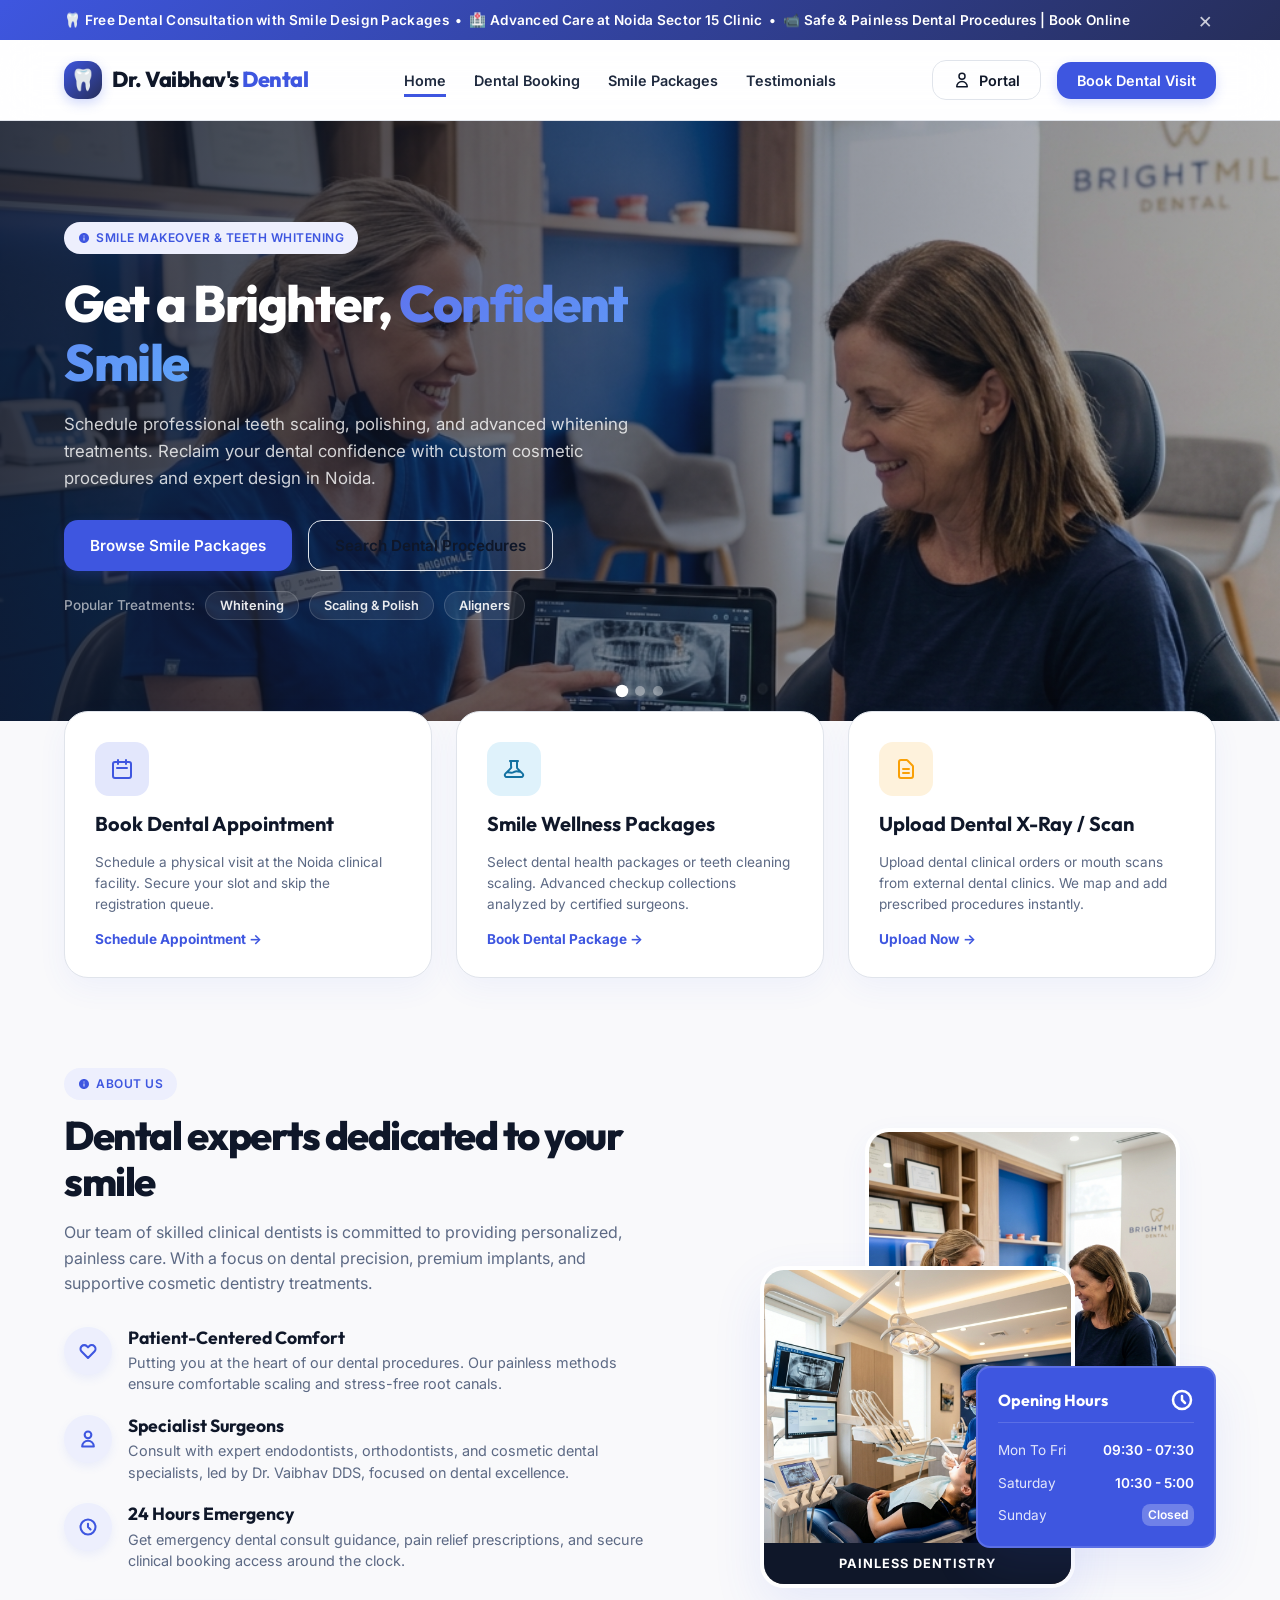
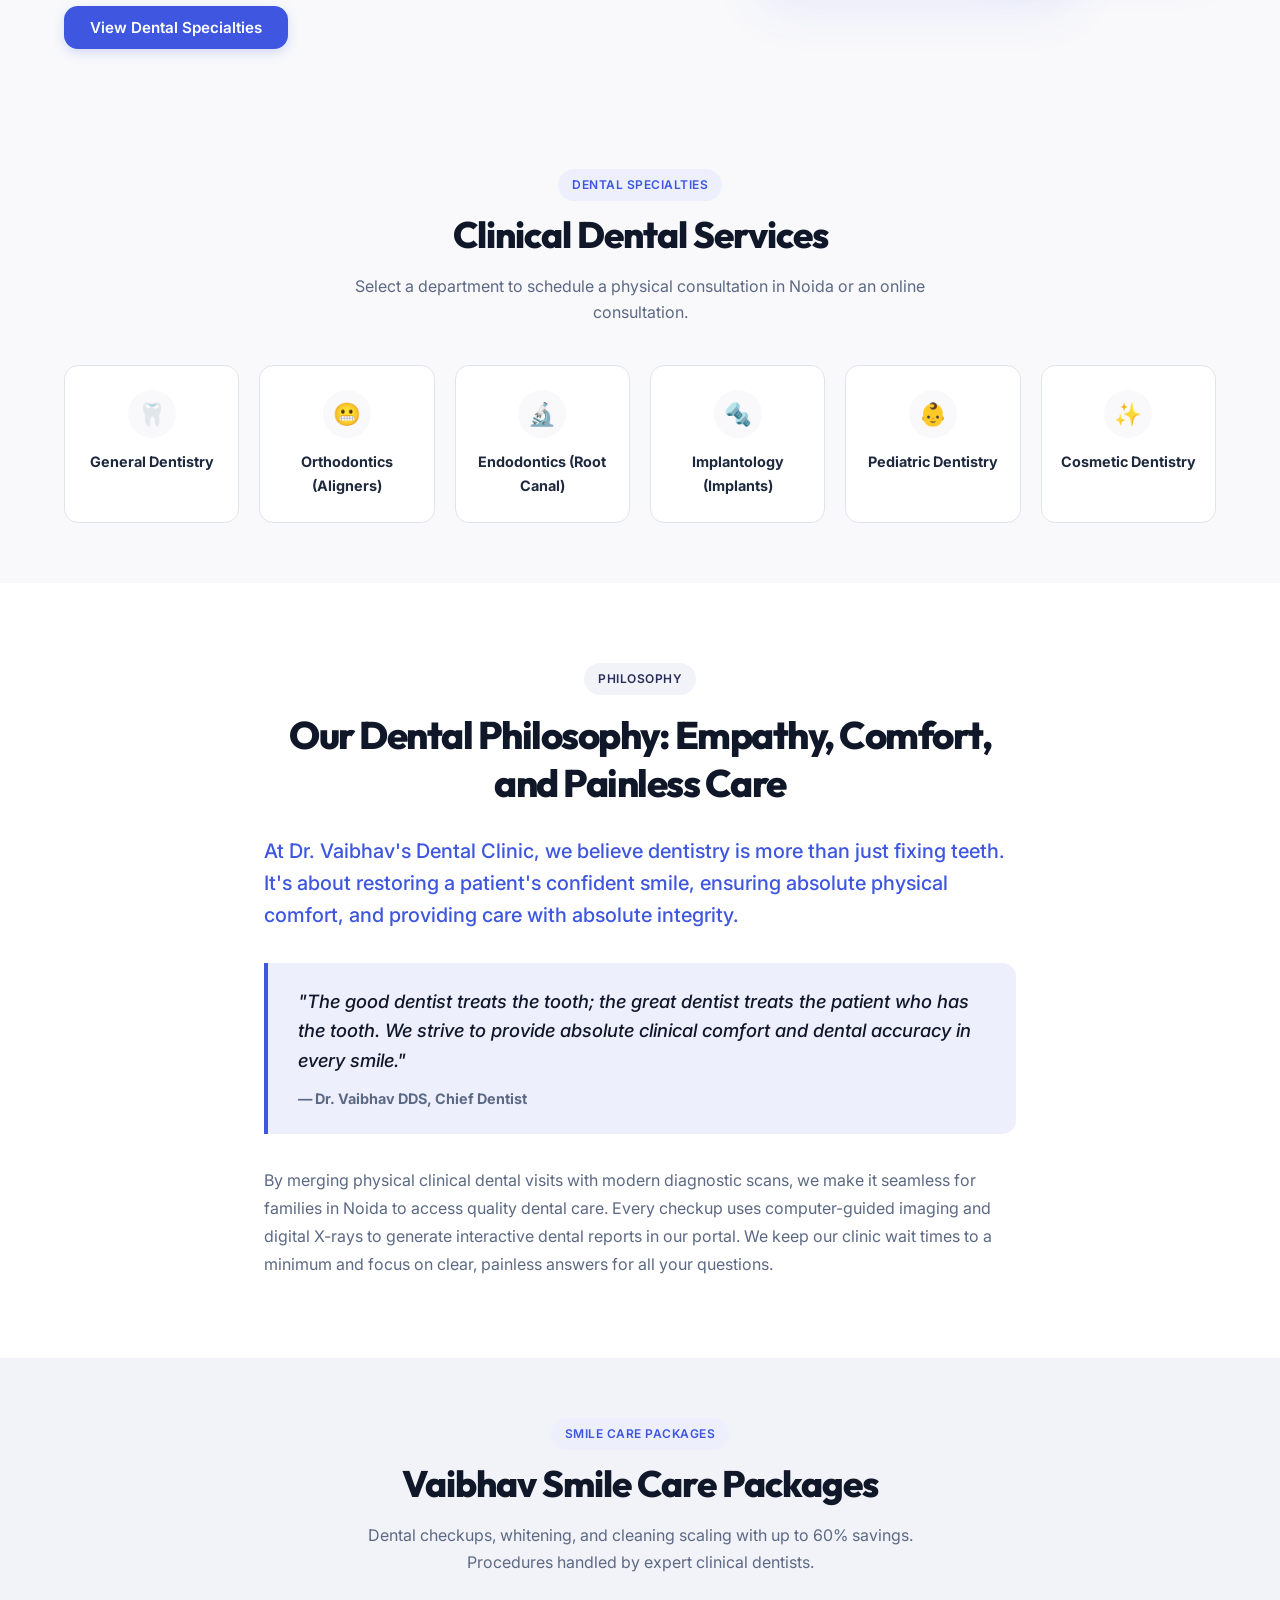
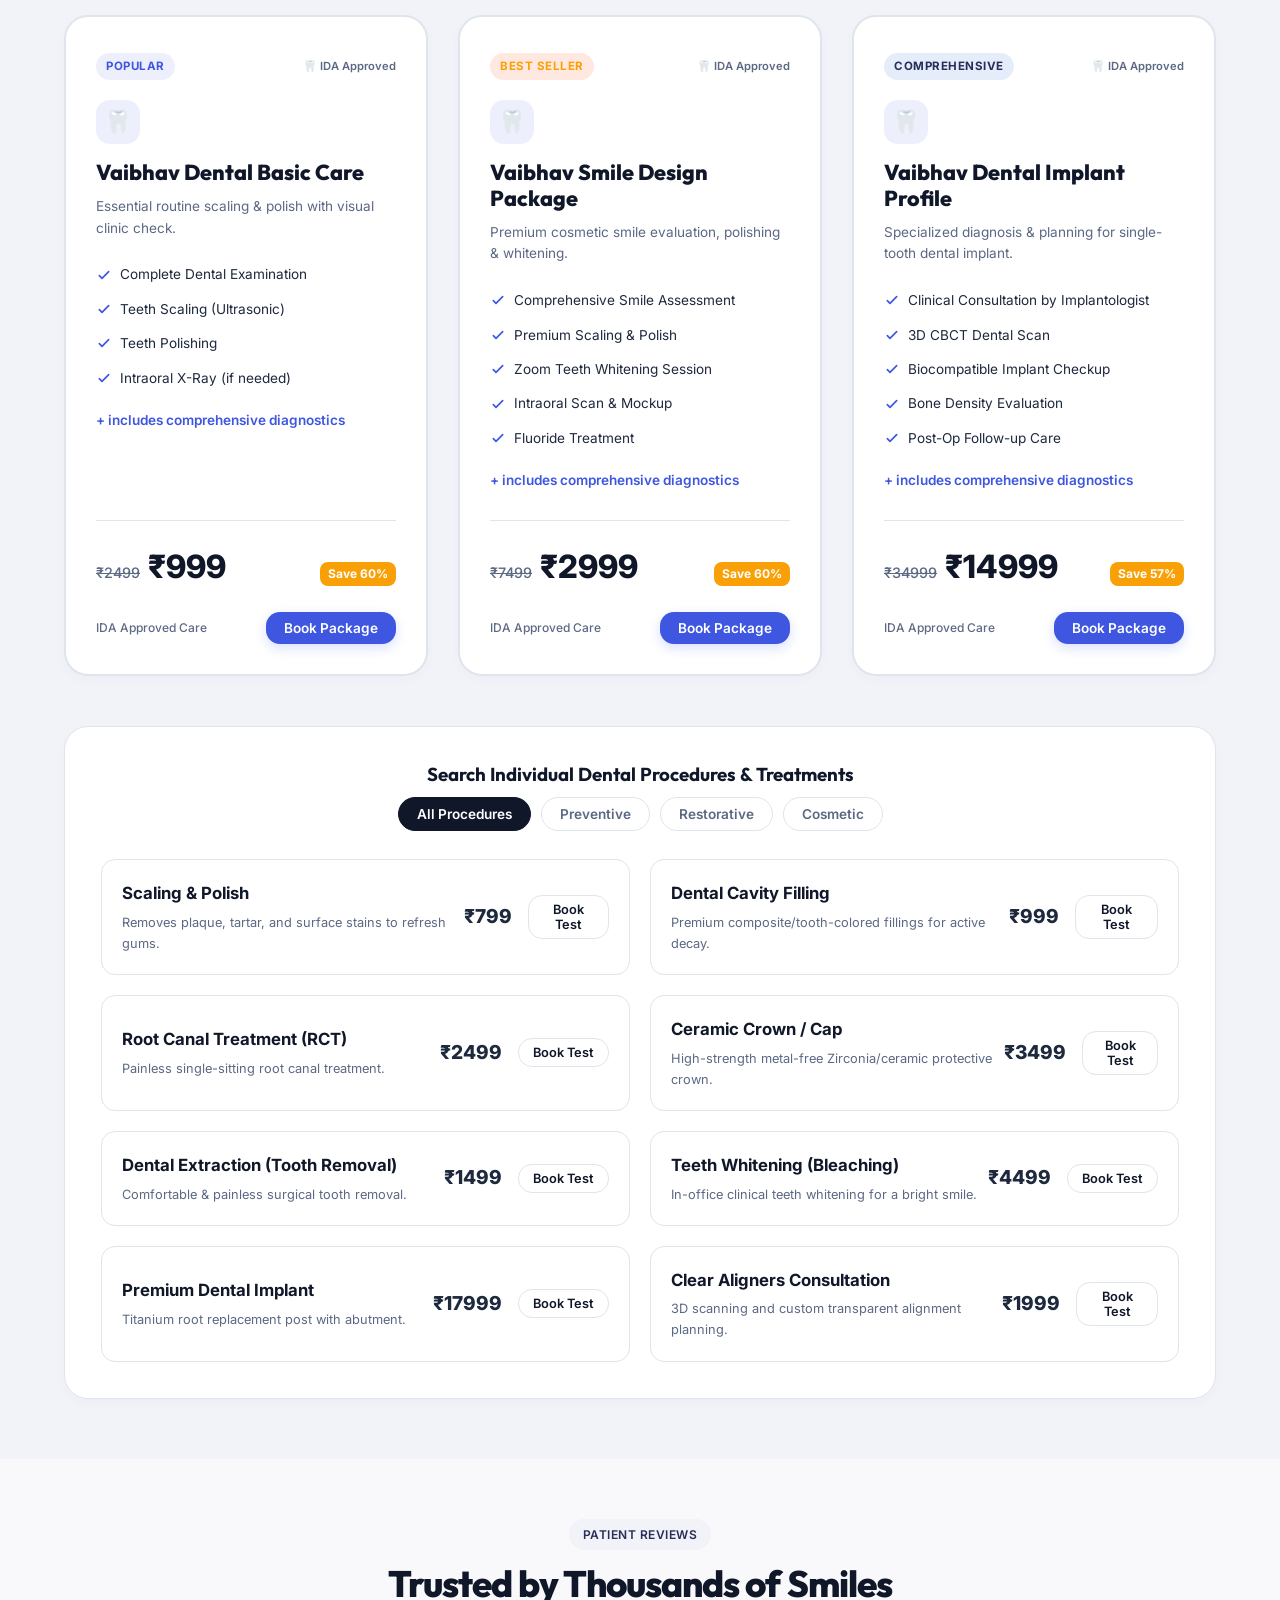
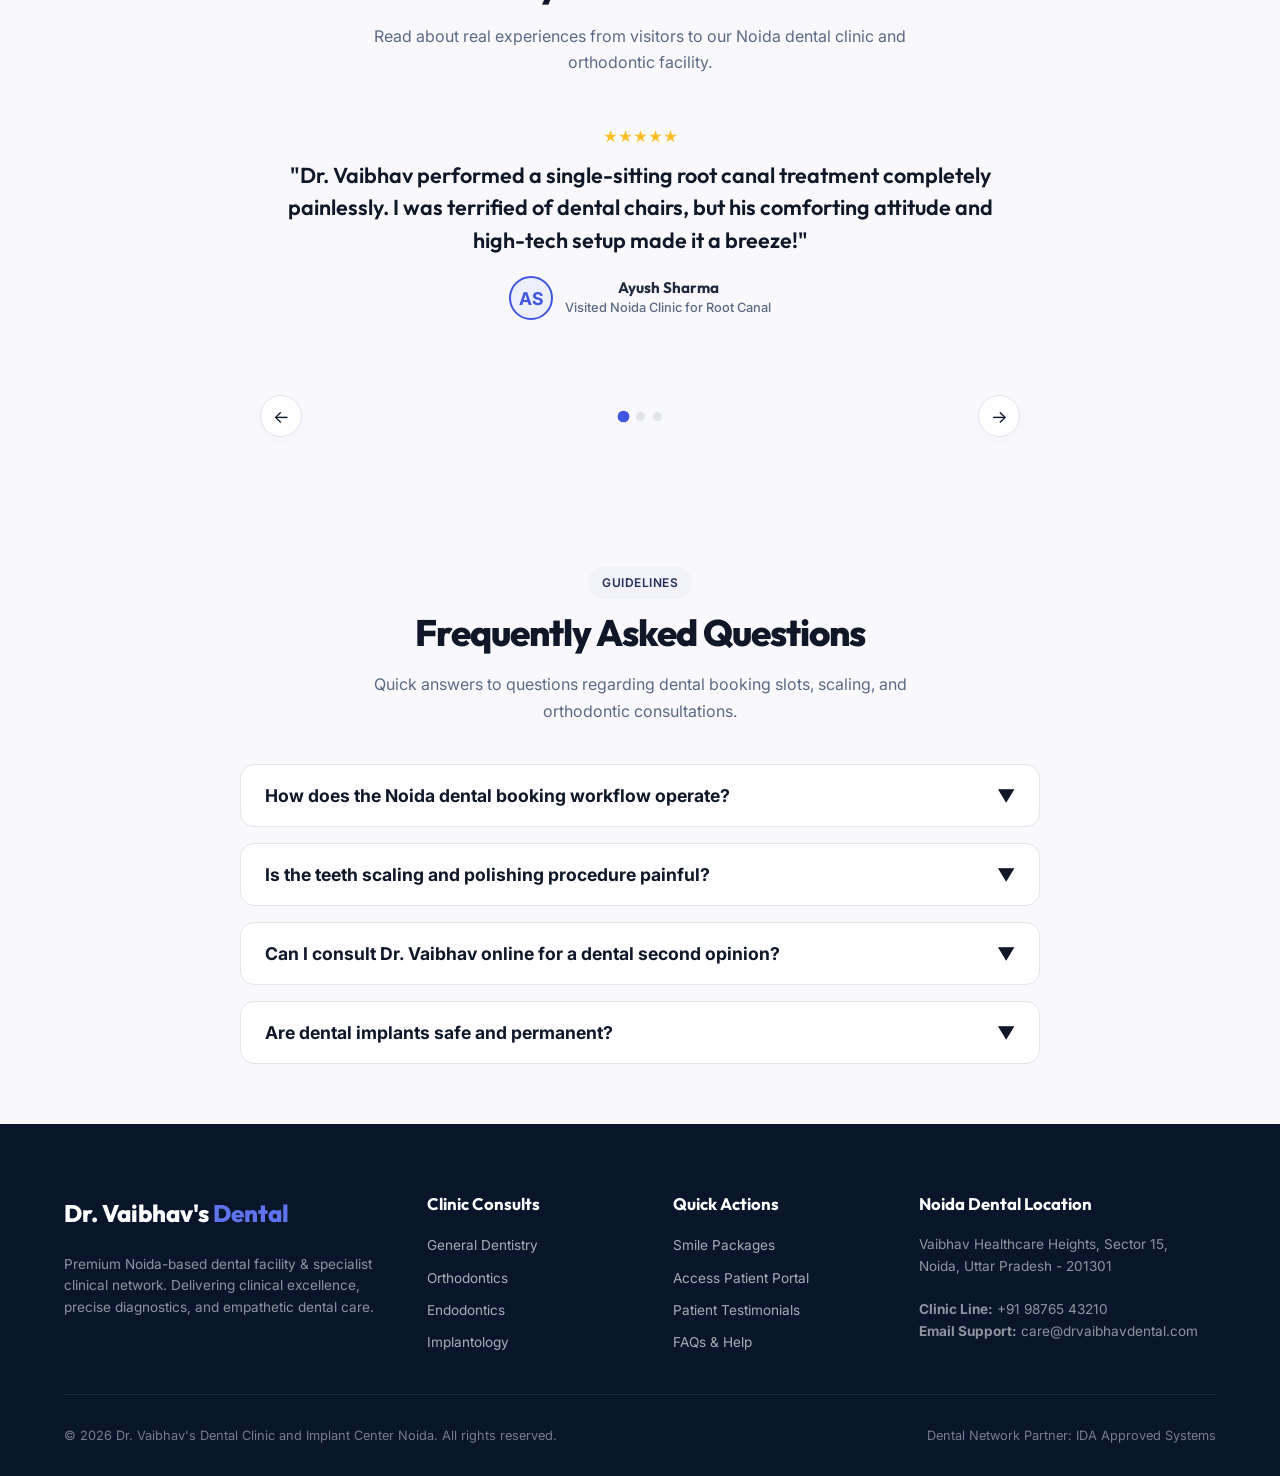
==== dentist/index.html @ 7129102e "Create dentist subfolder, copy assets/styles, customize dental packages, procedures, booking wizard " ====
<!DOCTYPE html>
<html lang="en">
<head>
  <meta charset="UTF-8">
  <meta name="viewport" content="width=device-width, initial-scale=1.0">
  <title>Dr. Vaibhav's Dental | Premium Dental Care & Smile Design Noida</title>
  <meta name="description" content="Book physical clinic visits or secure video consultations with Dr. Vaibhav's Dental Clinic. Premium dental implants, painless root canals, teeth whitening, and scaling in Noida.">
  <link rel="stylesheet" href="index.css">
</head>
<body>

  <!-- Announcement Bar -->
  <div class="announcement-bar" id="announcement-bar">
    <div class="container ab-container">
      <div class="ab-marquee">
        <span class="ab-text">🦷 Free Dental Consultation with Smile Design Packages &nbsp;&bull;&nbsp; 🏥 Advanced Care at Noida Sector 15 Clinic &nbsp;&bull;&nbsp; 📹 Safe & Painless Dental Procedures | Book Online</span>
      </div>
      <button class="ab-close-btn" id="ab-close" aria-label="Close Announcement">&times;</button>
    </div>
  </div>

  <!-- Sticky Glassmorphic Header -->
  <header class="header" id="header">
    <div class="container header-container">
      <a href="#" class="logo-wrapper">
        <div class="logo-icon">🦷</div>
        <div class="logo-text">Dr. Vaibhav's <span>Dental</span></div>
      </a>
      
      <nav>
        <ul class="nav-menu">
          <li><a href="#" class="nav-link active">Home</a></li>
          <li><a href="#specialties" class="nav-link">Dental Booking</a></li>
          <li><a href="#packages" class="nav-link">Smile Packages</a></li>
          <li><a href="#testimonials" class="nav-link">Testimonials</a></li>
          <li class="mobile-only-action"><a href="#" id="portal-trigger-mobile" class="nav-link">Patient Portal</a></li>
          <li class="mobile-only-action"><a href="#" id="consult-trigger-mobile" class="nav-link">Book Dental Visit</a></li>
        </ul>
      </nav>

      <div class="nav-actions">
        <!-- Patient Portal button -->
        <button class="btn btn-secondary" id="portal-trigger">
          <svg width="18" height="18" fill="none" stroke="currentColor" stroke-width="2" viewBox="0 0 24 24">
            <path stroke-linecap="round" stroke-linejoin="round" d="M16 7a4 4 0 11-8 0 4 4 0 018 0zM12 14a7 7 0 00-7 7h14a7 7 0 00-7-7z"/>
          </svg>
          Portal
        </button>

        <!-- Book Consult button -->
        <button class="btn btn-primary" id="consult-trigger-nav">Book Dental Visit</button>

        <!-- Mobile Nav Toggle -->
        <button class="mobile-nav-toggle" id="mobile-toggle" aria-label="Menu">
          <svg width="24" height="24" fill="none" stroke="currentColor" stroke-width="2" viewBox="0 0 24 24">
            <path stroke-linecap="round" stroke-linejoin="round" d="M4 6h16M4 12h16M4 18h16"/>
          </svg>
        </button>
      </div>
    </div>
  </header>

  <!-- Hero Slider Section -->
  <section class="hero-section hero-slider-section" id="hero">
    <div class="hero-slides-container" id="hero-slides-container">
      
      <!-- Slide 1: Smile Makeovers -->
      <div class="hero-slide active" data-slide="0" style="background-image: url('assets/dentist_consult.png');">
        <div class="hero-slide-overlay"></div>
        <div class="container hero-overlay-container">
          <div class="hero-overlay-card">
            <div class="badge badge-primary hero-tag">
              <svg width="12" height="12" fill="currentColor" viewBox="0 0 24 24"><path d="M12 2C6.48 2 2 6.48 2 12s4.48 10 10 10 10-4.48 10-10S17.52 2 12 2zm1 15h-2v-6h2v6zm0-8h-2V7h2v2z"/></svg>
              Smile Makeover & Teeth Whitening
            </div>
            <h1 class="hero-title">Get a Brighter, <span>Confident Smile</span></h1>
            <p class="hero-desc">Schedule professional teeth scaling, polishing, and advanced whitening treatments. Reclaim your dental confidence with custom cosmetic procedures and expert design in Noida.</p>
            
            <div class="hero-cta-group">
              <a href="#packages" class="btn btn-primary btn-large">Browse Smile Packages</a>
              <a href="#individual-tests" class="btn btn-secondary btn-large">Search Dental Procedures</a>
            </div>

            <div class="quick-tags">
              <span>Popular Treatments:</span>
              <button class="tag-btn" data-search="Teeth Whitening">Whitening</button>
              <button class="tag-btn" data-search="Dental Scaling">Scaling & Polish</button>
              <button class="tag-btn" data-search="Clear Aligners">Aligners</button>
            </div>
          </div>
        </div>
      </div>

      <!-- Slide 2: Painless Root Canal Treatments -->
      <div class="hero-slide" data-slide="1" style="background-image: url('assets/dentist_treatment.png');">
        <div class="hero-slide-overlay"></div>
        <div class="container hero-overlay-container">
          <div class="hero-overlay-card">
            <div class="badge badge-primary hero-tag">
              <svg width="12" height="12" fill="currentColor" viewBox="0 0 24 24"><path d="M19 3H5c-1.1 0-2 .9-2 2v14c0 1.1.9 2 2 2h14c1.1 0 2-.9 2-2V5c0-1.1-.9-2-2-2zm-2 10h-4v4h-2v-4H7v-2h4V7h2v4h4v2z"/></svg>
              Advanced Root Canal Care
            </div>
            <h1 class="hero-title">Painless Dental <span>Root Canal Therapy</span></h1>
            <p class="hero-desc">Consult in-person with Dr. Vaibhav and our endodontic specialists for single-sitting root canals, high-grade ceramic crowns, and premium dental implants. Done using computer-guided technology.</p>
            
            <div class="hero-cta-group">
              <button class="btn btn-primary btn-large hero-book-clinic-trigger">Book Dental Slot</button>
              <a href="#specialties" class="btn btn-secondary btn-large">View Dental Specialties</a>
            </div>

            <div class="quick-tags">
              <span>Specialties:</span>
              <button class="tag-btn" data-search="Root Canal Treatment">Root Canal</button>
              <button class="tag-btn" data-search="Dental Implant">Dental Implant</button>
              <button class="tag-btn" data-search="Braces">Orthodontics</button>
            </div>
          </div>
        </div>
      </div>

      <!-- Slide 3: Virtual Consultations -->
      <div class="hero-slide" data-slide="2" style="background-image: url('assets/telehealth_hero.png');">
        <div class="hero-slide-overlay"></div>
        <div class="container hero-overlay-container">
          <div class="hero-overlay-card">
            <div class="badge badge-primary hero-tag">
              <svg width="12" height="12" fill="currentColor" viewBox="0 0 24 24"><path d="M21 6H3c-1.1 0-2 .9-2 2v8c0 1.1.9 2 2 2h18c1.1 0 2-.9 2-2V8c0-1.1-.9-2-2-2zm-10 7H8v3H6v-3H3v-2h3V8h2v3h3v2zm9 3h-6v-2h6v2zm0-4h-6v-2h6v2z"/></svg>
              Telehealth Dental Care
            </div>
            <h1 class="hero-title">Consult Dr. Vaibhav <span>Securely from Home</span></h1>
            <p class="hero-desc">Access virtual dental consultations for emergencies, second opinions, treatment plans, or aligner follow-ups. Get digital prescriptions and dental review scans review instantly.</p>
            
            <div class="hero-cta-group">
              <button class="btn btn-primary btn-large hero-book-video-trigger">Book Video Consult</button>
              <button class="btn btn-secondary btn-large" id="hero-portal-trigger">Access Patient Portal</button>
            </div>

            <div class="quick-tags">
              <span>Portal Features:</span>
              <button class="tag-btn" data-search="Dental Scaling">X-Ray Reports</button>
              <button class="tag-btn" data-search="Professional Teeth Whitening">Prescriptions</button>
            </div>
          </div>
        </div>
      </div>

    </div>
    
    <!-- Hero Slider Dots -->
    <div class="hero-dots-container" id="hero-dots"></div>
  </section>

  <!-- Quick Actions Grid -->
  <section class="quick-services-section">
    <div class="container services-option-grid">
      <!-- Card 1 -->
      <div class="service-card" id="card-consult">
        <div class="sc-icon sc-cyan">
          <svg width="24" height="24" fill="none" stroke="currentColor" stroke-width="2" viewBox="0 0 24 24">
            <path stroke-linecap="round" stroke-linejoin="round" d="M8 7V3m8 4V3m-9 8h10M5 21h14a2 2 0 002-2V7a2 2 0 00-2-2H5a2 2 0 00-2 2v12a2 2 0 002 2z"/>
          </svg>
        </div>
        <h3 class="sc-title">Book Dental Appointment</h3>
        <p class="sc-desc">Schedule a physical visit at the Noida clinical facility. Secure your slot and skip the registration queue.</p>
        <button class="sc-action">Schedule Appointment &rarr;</button>
      </div>

      <!-- Card 2 -->
      <div class="service-card" id="card-diagnostics">
        <div class="sc-icon sc-blue">
          <svg width="24" height="24" fill="none" stroke="currentColor" stroke-width="2" viewBox="0 0 24 24">
            <path stroke-linecap="round" stroke-linejoin="round" d="M19.428 15.428a2 2 0 00-1.022-.547l-2.387-.477a6 6 0 00-3.86.517l-.318.158a6 6 0 01-3.86.517L6.05 15.21a2 2 0 00-1.806.547M8 4h8l-1 1v5.172a2 2 0 00.586 1.414l5 5c1.26 1.26.367 3.414-1.415 3.414H4.828c-1.782 0-2.674-2.154-1.414-3.414l5-5A2 2 0 009 9.172V5L8 4z"/>
          </svg>
        </div>
        <h3 class="sc-title">Smile Wellness Packages</h3>
        <p class="sc-desc">Select dental health packages or teeth cleaning scaling. Advanced checkup collections analyzed by certified surgeons.</p>
        <button class="sc-action">Book Dental Package &rarr;</button>
      </div>

      <!-- Card 3 -->
      <div class="service-card" id="card-prescription">
        <div class="sc-icon sc-orange">
          <svg width="24" height="24" fill="none" stroke="currentColor" stroke-width="2" viewBox="0 0 24 24">
            <path stroke-linecap="round" stroke-linejoin="round" d="M9 12h6m-6 4h6m2 5H7a2 2 0 01-2-2V5a2 2 0 012-2h5.586a1 1 0 01.707.293l5.414 5.414a1 1 0 01.293.707V19a2 2 0 01-2 2z"/>
          </svg>
        </div>
        <h3 class="sc-title">Upload Dental X-Ray / Scan</h3>
        <p class="sc-desc">Upload dental clinical orders or mouth scans from external dental clinics. We map and add prescribed procedures instantly.</p>
        <button class="sc-action">Upload Now &rarr;</button>
      </div>
    </div>
  </section>

  <!-- About Us Section -->
  <section class="about-us-section" id="about-us">
    <div class="container about-grid">
      <!-- Left side: Feature Icon Details -->
      <div class="about-content">
        <div class="badge badge-primary about-badge">
          <svg width="12" height="12" fill="currentColor" viewBox="0 0 24 24">
            <path d="M12 2C6.48 2 2 6.48 2 12s4.48 10 10 10 10-4.48 10-10S17.52 2 12 2zm1 15h-2v-6h2v6zm0-8h-2V7h2v2z"/>
          </svg>
          About Us
        </div>
        <h2 class="about-title">Dental experts dedicated to your smile</h2>
        <p class="about-desc">Our team of skilled clinical dentists is committed to providing personalized, painless care. With a focus on dental precision, premium implants, and supportive cosmetic dentistry treatments.</p>
        
        <div class="about-features">
          <!-- Feature 1 -->
          <div class="about-feature-item">
            <div class="af-icon">
              <svg width="20" height="20" fill="none" stroke="currentColor" stroke-width="2.5" viewBox="0 0 24 24">
                <path stroke-linecap="round" stroke-linejoin="round" d="M4.318 6.318a4.5 4.5 0 000 6.364L12 20.364l7.682-7.682a4.5 4.5 0 00-6.364-6.364L12 7.636l-1.318-1.318a4.5 4.5 0 00-6.364 0z"/>
              </svg>
            </div>
            <div class="af-text">
              <h3>Patient-Centered Comfort</h3>
              <p>Putting you at the heart of our dental procedures. Our painless methods ensure comfortable scaling and stress-free root canals.</p>
            </div>
          </div>
          
          <!-- Feature 2 -->
          <div class="about-feature-item">
            <div class="af-icon">
              <svg width="20" height="20" fill="none" stroke="currentColor" stroke-width="2.5" viewBox="0 0 24 24">
                <path stroke-linecap="round" stroke-linejoin="round" d="M16 7a4 4 0 11-8 0 4 4 0 018 0zM12 14a7 7 0 00-7 7h14a7 7 0 00-7-7z"/>
              </svg>
            </div>
            <div class="af-text">
              <h3>Specialist Surgeons</h3>
              <p>Consult with expert endodontists, orthodontists, and cosmetic dental specialists, led by Dr. Vaibhav DDS, focused on dental excellence.</p>
            </div>
          </div>
          
          <!-- Feature 3 -->
          <div class="about-feature-item">
            <div class="af-icon">
              <svg width="20" height="20" fill="none" stroke="currentColor" stroke-width="2.5" viewBox="0 0 24 24">
                <path stroke-linecap="round" stroke-linejoin="round" d="M12 8v4l3 3m6-3a9 9 0 11-18 0 9 9 0 0118 0z"/>
              </svg>
            </div>
            <div class="af-text">
              <h3>24 Hours Emergency</h3>
              <p>Get emergency dental consult guidance, pain relief prescriptions, and secure clinical booking access around the clock.</p>
            </div>
          </div>
        </div>

        <button class="btn btn-primary btn-large" style="margin-top: 10px;" onclick="document.getElementById('specialties').scrollIntoView({behavior: 'smooth'})">View Dental Specialties</button>
      </div>

      <!-- Right side: Overlapping Layout and Opening Hours -->
      <div class="about-visuals">
        <!-- Overlapping Images Group -->
        <div class="image-stack-container">
          <div class="img-stack-back">
            <img src="assets/dentist_consult.png" alt="Dentist consulting patient on tablet">
          </div>
          <div class="img-stack-front">
            <img src="assets/dentist_treatment.png" alt="Dentist treating patient in clinic chair">
            <div class="visuals-tag">PAINLESS DENTISTRY</div>
          </div>
        </div>

        <!-- Floating Opening Hours Card -->
        <div class="opening-hours-card">
          <div class="oh-header">
            <h4>Opening Hours</h4>
            <div class="oh-clock">
              <svg width="24" height="24" fill="none" stroke="currentColor" stroke-width="2.5" viewBox="0 0 24 24">
                <path stroke-linecap="round" stroke-linejoin="round" d="M12 8v4l3 3m6-3a9 9 0 11-18 0 9 9 0 0118 0z"/>
              </svg>
            </div>
          </div>
          <ul class="oh-list">
            <li><span>Mon To Fri</span><strong>09:30 - 07:30</strong></li>
            <li><span>Saturday</span><strong>10:30 - 5:00</strong></li>
            <li><span>Sunday</span><strong class="oh-closed">Closed</strong></li>
          </ul>
        </div>
      </div>
    </div>
  </section>

  <!-- Specialties Section -->
  <section class="specialties-section" id="specialties">
    <div class="container">
      <div class="section-head">
        <span class="badge badge-primary">Dental Specialties</span>
        <h2 class="section-title">Clinical Dental Services</h2>
        <p class="section-desc">Select a department to schedule a physical consultation in Noida or an online consultation.</p>
      </div>

      <div class="specialty-grid" id="specialty-grid">
        <div class="specialty-item" data-specialty="General Dentistry">
          <div class="spec-icon">🦷</div>
          <span class="spec-name">General Dentistry</span>
        </div>
        <div class="specialty-item" data-specialty="Orthodontics">
          <div class="spec-icon">😬</div>
          <span class="spec-name">Orthodontics (Aligners)</span>
        </div>
        <div class="specialty-item" data-specialty="Endodontics">
          <div class="spec-icon">🔬</div>
          <span class="spec-name">Endodontics (Root Canal)</span>
        </div>
        <div class="specialty-item" data-specialty="Implantology">
          <div class="spec-icon">🔩</div>
          <span class="spec-name">Implantology (Implants)</span>
        </div>
        <div class="specialty-item" data-specialty="Pediatric Dentistry">
          <div class="spec-icon">👶</div>
          <span class="spec-name">Pediatric Dentistry</span>
        </div>
        <div class="specialty-item" data-specialty="Cosmetic Dentistry">
          <div class="spec-icon">✨</div>
          <span class="spec-name">Cosmetic Dentistry</span>
        </div>
      </div>
    </div>
  </section>

  <!-- Rich Text Section (Dental Philosophy) -->
  <section class="philosophy-section" id="philosophy">
    <div class="container philosophy-container">
      <div class="badge badge-secondary philosophy-badge">Philosophy</div>
      <h2 class="philosophy-title">Our Dental Philosophy: Empathy, Comfort, and Painless Care</h2>
      <div class="philosophy-content">
        <p class="philosophy-lead">At Dr. Vaibhav's Dental Clinic, we believe dentistry is more than just fixing teeth. It's about restoring a patient's confident smile, ensuring absolute physical comfort, and providing care with absolute integrity.</p>
        
        <blockquote class="philosophy-quote">
          "The good dentist treats the tooth; the great dentist treats the patient who has the tooth. We strive to provide absolute clinical comfort and dental accuracy in every smile."
          <cite>&mdash; Dr. Vaibhav DDS, Chief Dentist</cite>
        </blockquote>

        <p class="philosophy-body">By merging physical clinical dental visits with modern diagnostic scans, we make it seamless for families in Noida to access quality dental care. Every checkup uses computer-guided imaging and digital X-rays to generate interactive dental reports in our portal. We keep our clinic wait times to a minimum and focus on clear, painless answers for all your questions.</p>
      </div>
    </div>
  </section>

  <!-- Wellness Dental Packages Section -->
  <section class="diagnostics-section" id="packages">
    <div class="container">
      <div class="section-head">
        <span class="badge badge-primary">Smile Care Packages</span>
        <h2 class="section-title">Vaibhav Smile Care Packages</h2>
        <p class="section-desc">Dental checkups, whitening, and cleaning scaling with up to 60% savings. Procedures handled by expert clinical dentists.</p>
      </div>

      <div class="packages-grid" id="packages-grid">
        <!-- Renders Dynamically via index.js -->
      </div>

      <!-- Individual Dental Procedures -->
      <div class="individual-tests-box" id="individual-tests">
        <div class="it-header">
          <h3>Search Individual Dental Procedures & Treatments</h3>
          <div class="it-tabs">
            <button class="it-tab-btn active" data-category="all">All Procedures</button>
            <button class="it-tab-btn" data-category="preventive">Preventive</button>
            <button class="it-tab-btn" data-category="restorative">Restorative</button>
            <button class="it-tab-btn" data-category="cosmetic">Cosmetic</button>
          </div>
        </div>

        <div class="tests-container-grid" id="tests-grid">
          <!-- Renders Dynamically via index.js -->
        </div>
      </div>
    </div>
  </section>

  <!-- Testimonials Slider Section -->
  <section class="testimonials-section" id="testimonials">
    <div class="container">
      <div class="section-head">
        <span class="badge badge-secondary">Patient Reviews</span>
        <h2 class="section-title">Trusted by Thousands of Smiles</h2>
        <p class="section-desc">Read about real experiences from visitors to our Noida dental clinic and orthodontic facility.</p>
      </div>

      <div class="testimonials-slider-container">
        <div class="testimonials-slider" id="testimonials-slider">
          <!-- Renders Dynamically via index.js -->
        </div>
        
        <div class="slider-controls">
          <button class="slider-arrow prev" id="slider-prev" aria-label="Previous review">&larr;</button>
          <div class="slider-dots" id="slider-dots"></div>
          <button class="slider-arrow next" id="slider-next" aria-label="Next review">&rarr;</button>
        </div>
      </div>
    </div>
  </section>

  <!-- FAQ Section -->
  <section class="faq-section" id="faq">
    <div class="container">
      <div class="section-head">
        <span class="badge badge-secondary">Guidelines</span>
        <h2 class="section-title">Frequently Asked Questions</h2>
        <p class="section-desc">Quick answers to questions regarding dental booking slots, scaling, and orthodontic consultations.</p>
      </div>

      <div class="faq-list">
        <div class="faq-item">
          <button class="faq-question">
            <span>How does the Noida dental booking workflow operate?</span>
            <span class="faq-icon">▼</span>
          </button>
          <div class="faq-answer">
            After selecting your preferred dental specialty or procedure slot, confirm your appointment by providing patient details. You will receive a clinic token and digital receipt via SMS/email. Simply present this token at the registration desk upon your arrival to proceed directly to your consult.
          </div>
        </div>
        <div class="faq-item">
          <button class="faq-question">
            <span>Is the teeth scaling and polishing procedure painful?</span>
            <span class="faq-icon">▼</span>
          </button>
          <div class="faq-answer">
            Absolutely not. Dental scaling and polishing is a routine preventive procedure to remove plaque and tartar build-up. We use advanced ultrasonic scalers which are gentle, painless, and completely safe for your gums and enamel.
          </div>
        </div>
        <div class="faq-item">
          <button class="faq-question">
            <span>Can I consult Dr. Vaibhav online for a dental second opinion?</span>
            <span class="faq-icon">▼</span>
          </button>
          <div class="faq-answer">
            Yes, during the booking step, you can toggle "Video Consultation". A secure, private telemedicine call link will be generated. You can discuss symptoms, toothaches, share photos/scans, and get clinical emergency prescription guidelines.
          </div>
        </div>
        <div class="faq-item">
          <button class="faq-question">
            <span>Are dental implants safe and permanent?</span>
            <span class="faq-icon">▼</span>
          </button>
          <div class="faq-answer">
            Yes, dental implants are the gold standard for replacing missing teeth. They are made of biocompatible titanium posts that fuse with the jawbone. Handled by our expert implantologists, they function, feel, and look exactly like natural permanent teeth.
          </div>
        </div>
      </div>
    </div>
  </section>

  <!-- Footer -->
  <footer class="footer">
    <div class="container">
      <div class="footer-top">
        <div class="footer-col">
          <div class="footer-logo">Dr. Vaibhav's <span>Dental</span></div>
          <p class="footer-desc">Premium Noida-based dental facility & specialist clinical network. Delivering clinical excellence, precise diagnostics, and empathetic dental care.</p>
        </div>
        <div class="footer-col">
          <h4>Clinic Consults</h4>
          <ul class="footer-links">
            <li><a href="#specialties" class="btn-consult-trigger">General Dentistry</a></li>
            <li><a href="#specialties" class="btn-consult-trigger">Orthodontics</a></li>
            <li><a href="#specialties" class="btn-consult-trigger">Endodontics</a></li>
            <li><a href="#specialties" class="btn-consult-trigger">Implantology</a></li>
          </ul>
        </div>
        <div class="footer-col">
          <h4>Quick Actions</h4>
          <ul class="footer-links">
            <li><a href="#packages">Smile Packages</a></li>
            <li><a href="#" id="footer-portal-btn">Access Patient Portal</a></li>
            <li><a href="#testimonials">Patient Testimonials</a></li>
            <li><a href="#faq">FAQs & Help</a></li>
          </ul>
        </div>
        <div class="footer-col">
          <h4>Noida Dental Location</h4>
          <p class="footer-desc">
            Vaibhav Healthcare Heights, Sector 15,<br>
            Noida, Uttar Pradesh - 201301<br><br>
            <strong>Clinic Line:</strong> +91 98765 43210<br>
            <strong>Email Support:</strong> care@drvaibhavdental.com
          </p>
        </div>
      </div>
      
      <div class="footer-bottom">
        <p>&copy; 2026 Dr. Vaibhav's Dental Clinic and Implant Center Noida. All rights reserved.</p>
        <p>Dental Network Partner: IDA Approved Systems</p>
      </div>
    </div>
  </footer>

  <!-- MODAL: Doctor Dental Booking Stepper -->
  <div class="modal-overlay" id="consult-modal">
    <div class="modal-content-box">
      <div class="modal-header">
        <h3>Book Dental Visit</h3>
        <button class="modal-close-btn" id="consult-close">&times;</button>
      </div>
      
      <div class="modal-body">
        <div class="stepper-header">
          <div class="step-node active" data-step="1">1</div>
          <div class="step-node" data-step="2">2</div>
          <div class="step-node" data-step="3">3</div>
          <div class="step-node" data-step="4">4</div>
        </div>

        <form id="consult-form">
          <!-- Step 1: Visit Type & Specialty -->
          <div class="step-pane active" data-step="1">
            <h4 style="margin-bottom: 15px; text-align: center;">Select Appointment Type</h4>
            <div class="option-select-grid">
              <div class="select-card active" data-value="clinic" data-group="visit-type">
                <span>🏥</span>
                <h4>Noida Dental Visit</h4>
                <p>Consult Dr. Vaibhav in-person</p>
              </div>
              <div class="select-card" data-value="video" data-group="visit-type">
                <span>📹</span>
                <h4>Video Consultation</h4>
                <p>Consult securely from home</p>
              </div>
              <div class="select-card" data-value="diagnostics" data-group="visit-type">
                <span>🦷</span>
                <h4>Dental Procedure</h4>
                <p>Implant, RCT, scaling, etc.</p>
              </div>
            </div>

            <div class="form-field" id="specialty-field">
              <label for="consult-specialty">Dental Department / Specialty</label>
              <select class="form-input" id="consult-specialty">
                <option value="General Dentistry">General Dentistry (Dr. Vaibhav)</option>
                <option value="Orthodontics">Orthodontics (Braces & Aligners)</option>
                <option value="Endodontics">Endodontics (Root Canal Treatment)</option>
                <option value="Implantology">Implantology (Dental Implant)</option>
                <option value="Pediatric Dentistry">Pediatric Dentistry (Kids Care)</option>
                <option value="Cosmetic Dentistry">Cosmetic Dentistry (Whitening)</option>
              </select>
            </div>

            <div class="form-field" id="diagnostics-field" style="display: none;">
              <label for="consult-test">Selected Dental Procedure</label>
              <input type="text" class="form-input" id="consult-test" readonly style="background-color: var(--secondary-bg); font-weight: 600; color: var(--primary);">
            </div>
            <button type="button" class="btn btn-primary next-step-btn" style="float: right;">Next Step</button>
          </div>

          <!-- Step 2: Date & Slot -->
          <div class="step-pane" data-step="2">
            <h4 style="margin-bottom: 15px; text-align: center;">Select Date & Dental Slot</h4>
            <div class="form-field">
              <label for="consult-date">Appointment Date</label>
              <input type="date" class="form-input" id="consult-date" required>
            </div>
            <div class="form-field">
              <label for="consult-slot">Preferred Slot</label>
              <select class="form-input" id="consult-slot">
                <option value="09:00 AM - 10:00 AM">09:00 AM - 10:00 AM (Morning slots)</option>
                <option value="11:00 AM - 12:00 PM">11:00 AM - 12:00 PM</option>
                <option value="02:00 PM - 03:00 PM">02:00 PM - 03:00 PM (Afternoon slots)</option>
                <option value="04:00 PM - 05:00 PM">04:00 PM - 05:00 PM</option>
                <option value="06:00 PM - 07:00 PM">06:00 PM - 07:00 PM (Evening slots)</option>
              </select>
            </div>
            <div style="display: flex; justify-content: space-between; margin-top: 20px;">
              <button type="button" class="btn btn-secondary prev-step-btn">Back</button>
              <button type="button" class="btn btn-primary next-step-btn">Next Step</button>
            </div>
          </div>

          <!-- Step 3: Patient Information -->
          <div class="step-pane" data-step="3">
            <h4 style="margin-bottom: 15px; text-align: center;">Patient Information</h4>
            <div class="form-field">
              <label for="patient-name">Patient Full Name</label>
              <input type="text" class="form-input" id="patient-name" placeholder="John Doe" required>
            </div>
            <div class="form-group-row">
              <div class="form-field">
                <label for="patient-age">Age</label>
                <input type="number" class="form-input" id="patient-age" placeholder="32" required>
              </div>
              <div class="form-field">
                <label for="patient-gender">Gender</label>
                <select class="form-input" id="patient-gender">
                  <option value="Male">Male</option>
                  <option value="Female">Female</option>
                  <option value="Other">Other</option>
                </select>
              </div>
            </div>
            <div class="form-field">
              <label for="patient-phone">Mobile Number</label>
              <input type="tel" class="form-input" id="patient-phone" placeholder="+91 98765 43210" required>
            </div>
            
            <div style="display: flex; justify-content: space-between; margin-top: 20px;">
              <button type="button" class="btn btn-secondary prev-step-btn">Back</button>
              <button type="button" class="btn btn-primary next-step-btn" id="finish-booking-btn">Confirm Appointment</button>
            </div>
          </div>

          <!-- Step 4: Success confirmation -->
          <div class="step-pane" data-step="4" style="text-align: center;">
            <div style="width: 72px; height: 72px; background-color: var(--primary-bg); color: var(--primary); border-radius: 50%; display: flex; align-items: center; justify-content: center; font-size: 2.5rem; margin: 0 auto 24px auto;">✓</div>
            <h3 style="margin-bottom: 10px; text-align: center;">Appointment Confirmed!</h3>
            <p style="color: var(--text-muted); font-size: 0.95rem; margin-bottom: 24px; text-align: center;">Your dental appointment has been successfully scheduled. A confirmation token and slot details have been sent to your phone via SMS.</p>
            
            <div class="booking-summary-box">
              <div class="summary-row"><span>Dental Booking ID:</span><strong id="confirm-id">DENT-5892</strong></div>
              <div class="summary-row"><span>Treatment:</span><span id="confirm-specialty">General Physician</span></div>
              <div class="summary-row"><span>Type:</span><span id="confirm-type">Noida Clinic Visit</span></div>
              <div class="summary-row"><span>Date & Slot:</span><span id="confirm-slot">June 15, 2026 at 11:00 AM</span></div>
              <div class="summary-row"><span id="confirm-fee-label">Consultation Fee:</span><strong id="confirm-fee">₹500</strong></div>
            </div>

            <button type="button" class="btn btn-primary" id="consult-success-close-btn" style="width: 100%;">Close Wizard</button>
          </div>
        </form>
      </div>
    </div>
  </div>

  <!-- MODAL: Patient Portal Dashboard -->
  <div class="modal-overlay" id="portal-modal">
    <div class="modal-content-box portal-modal-content">
      <!-- Sidebar Navigation -->
      <div class="portal-sidebar">
        <div>
          <div class="ps-profile">
            <div class="ps-avatar">AD</div>
            <div class="ps-info">
              <h4>Ayush Dev</h4>
              <span>Patient ID: P-8092</span>
            </div>
          </div>
          
          <ul class="ps-menu">
            <li>
              <button class="ps-menu-btn active" data-target="portal-dashboard">
                <span>📊</span> Dashboard
              </button>
            </li>
            <li>
              <button class="ps-menu-btn" data-target="portal-reports">
                <span>🦷</span> X-Rays & Reports
              </button>
            </li>
            <li>
              <button class="ps-menu-btn" data-target="portal-bookings">
                <span>📅</span> Bookings
              </button>
            </li>
            <li>
              <button class="ps-menu-btn" data-target="portal-prescriptions">
                <span>💊</span> Prescriptions
              </button>
            </li>
          </ul>
        </div>
        
        <button class="btn btn-secondary" id="portal-logout-btn" style="width:100%; border:none; color:var(--text-muted);">
          🚪 Close Portal
        </button>
      </div>

      <!-- Main Portal Views -->
      <div class="portal-display">
        <!-- View 1: Dashboard Overview -->
        <div class="portal-view-pane active" id="portal-dashboard">
          <h2 style="font-size: 1.6rem; margin-bottom: 10px;">Welcome Back, Ayush</h2>
          <p style="color:var(--text-muted); font-size: 0.9rem; margin-bottom: 24px;">Your digital clinic overview and dental history.</p>

          <div style="display: grid; grid-template-columns: 1fr 1fr; gap: 20px; margin-bottom: 24px;">
            <div style="background-color: var(--primary-bg); border-radius: var(--radius-md); padding: 20px; border: 1.5px solid rgba(13, 184, 166, 0.15);">
              <span style="font-size: 2rem; display: block; margin-bottom: 10px;">🏥</span>
              <h4 style="margin-bottom: 6px;">Need a Dentist?</h4>
              <p style="font-size:0.8rem; color: var(--text-muted); margin-bottom:12px;">Book clinic appointments instantly.</p>
              <button class="btn btn-primary" id="portal-book-consult-btn" style="padding: 6px 14px; font-size: 0.8rem;">Book Visit</button>
            </div>
            <div style="background-color: var(--secondary-bg); border-radius: var(--radius-md); padding: 20px; border: 1.5px solid var(--border-color);">
              <span style="font-size: 2rem; display: block; margin-bottom: 10px;">🦷</span>
              <h4 style="margin-bottom: 6px;">Smile Packages</h4>
              <p style="font-size:0.8rem; color: var(--text-muted); margin-bottom:12px;">Schedule dental scaling & polish checks.</p>
              <button class="btn btn-secondary" id="portal-view-tests-btn" style="padding: 6px 14px; font-size: 0.8rem;">View Packages</button>
            </div>
          </div>

          <h3 style="font-size: 1.1rem; margin-bottom: 14px; text-align: center;">Dental Cleanliness Index</h3>
          <div style="border: 1px solid var(--border-color); border-radius: var(--radius-md); padding: 20px;">
            <div style="display: flex; justify-content: space-between; align-items: center; margin-bottom: 12px; font-size: 0.85rem;">
              <span>Gum Plaque Index (%)</span>
              <span style="color: var(--primary); font-weight: 700;">Optimal (12% Plaque Index)</span>
            </div>
            <div style="width: 100%; height: 16px; background-color: var(--border-color); border-radius: var(--radius-pill); position: relative;">
              <div style="position: absolute; left: 0; top: 0; width: 30%; height: 100%; background-color: var(--primary); border-radius: var(--radius-pill);"></div>
              <!-- Normal Range Marker -->
              <div style="position: absolute; left: 15%; top:-4px; width:2px; height:24px; background-color: var(--text-muted);"></div>
              <div style="position: absolute; left: 30%; top:-4px; width:2px; height:24px; background-color: var(--text-muted);"></div>
            </div>
            <div style="display: flex; justify-content: space-between; font-size: 0.75rem; color: var(--text-muted); margin-top: 6px;">
              <span>Optimal (<15%)</span>
              <span>Mild Plaque (15-30%)</span>
              <span>Severe Plaque (>30%)</span>
            </div>
          </div>
        </div>

        <!-- View 2: Reports (Smart View) -->
        <div class="portal-view-pane" id="portal-reports">
          <h2 style="font-size: 1.6rem; margin-bottom: 16px; text-align: center;">Digital Dental Reports & X-Rays</h2>
          <div class="reports-list" id="portal-reports-container">
            <!-- Populated by JS -->
          </div>
        </div>

        <!-- View 3: Bookings -->
        <div class="portal-view-pane" id="portal-bookings">
          <h2 style="font-size: 1.6rem; margin-bottom: 16px; text-align: center;">Your Dental Appointments</h2>
          <div id="portal-bookings-container">
            <!-- Populated dynamically by JS -->
          </div>
        </div>

        <!-- View 4: Prescriptions -->
        <div class="portal-view-pane" id="portal-prescriptions">
          <h2 style="font-size: 1.6rem; margin-bottom: 16px; text-align: center;">Digital Dental Prescriptions</h2>
          <div class="reports-list" id="portal-prescriptions-container">
            <!-- Populated dynamically by JS -->
          </div>
        </div>
      </div>
    </div>
  </div>

  <!-- Upload Prescription Modal -->
  <div class="modal-overlay" id="prescription-modal">
    <div class="modal-content-box">
      <div class="modal-header">
        <h3>Upload X-Ray / Scan</h3>
        <button class="modal-close-btn" id="prescription-close-btn">&times;</button>
      </div>
      <div class="modal-body">
        <p style="color:var(--text-muted); font-size: 0.9rem; margin-bottom: 24px; text-align: center;">Upload your dental X-ray scan, intraoral photographs, or prescriptions. Our parser maps required dental procedures instantly.</p>
        
        <div style="border: 2px dashed var(--border-color); border-radius: var(--radius-lg); padding: 40px; text-align: center; cursor: pointer; transition: all var(--transition-fast); margin-bottom: 24px;" id="drop-zone">
          <span style="font-size: 3rem; display: block; margin-bottom: 12px;">💀</span>
          <p style="font-weight: 600; margin-bottom: 6px;">Drag and drop X-Ray file here, or click to upload</p>
          <p style="font-size:0.75rem; color: var(--text-muted);">Supports JPG, PNG, PDF up to 8MB</p>
          <input type="file" id="file-input" style="display:none;">
        </div>

        <div style="display:none; margin-bottom: 24px; background-color: var(--primary-bg); border-radius: var(--radius-md); padding: 16px; border:1px solid var(--primary);" id="upload-status-box">
          <h4 style="color:var(--primary); margin-bottom: 4px; text-align: center;">Analyzing X-Ray scans...</h4>
          <div style="width: 100%; height: 6px; background-color: var(--border-color); border-radius: var(--radius-pill); overflow: hidden;">
            <div style="width: 0%; height: 100%; background-color: var(--primary); transition: width 2s ease-in-out;" id="upload-progress-bar"></div>
          </div>
        </div>

        <div style="display: flex; justify-content: flex-end; gap: 12px;">
          <button class="btn btn-secondary" id="prescription-cancel-btn">Cancel</button>
          <button class="btn btn-primary" id="prescription-confirm-btn" disabled>Proceed</button>
        </div>
      </div>
    </div>
  </div>

  <!-- Toast Notification Container -->
  <div class="toast-container" id="toast-container"></div>

  <script src="index.js"></script>
</body>
</html>
---- dentist/index.css ----
@import url('https://fonts.googleapis.com/css2?family=Inter:wght@300;400;500;600;700&family=Outfit:wght@400;500;600;700;800&display=swap');

:root {
  /* Royal Blue Clinical HSL Color Palette */
  --primary: hsl(231, 72%, 56%); /* Premium Royal Blue */
  --primary-light: hsl(231, 80%, 65%);
  --primary-dark: hsl(231, 75%, 45%);
  --primary-bg: hsl(231, 80%, 96%); /* Very soft light blue-white bg tint */
  
  --secondary: hsl(222, 47%, 11%); /* Deepest Indigo/Navy for headings */
  --secondary-light: hsl(231, 40%, 25%);
  --secondary-bg: hsl(230, 30%, 96%); /* Light cool-gray bg */

  --accent: hsl(38, 95%, 50%); /* Amber/Gold for stars & badges */
  --accent-light: hsl(38, 95%, 60%);
  
  --dark: hsl(220, 40%, 8%);
  --light: hsl(0, 0%, 100%);
  
  --bg-main: hsl(230, 25%, 98%); /* Soft grey-indigo background */
  --bg-card: hsl(0, 0%, 100%);
  --bg-card-glass: rgba(255, 255, 255, 0.85);
  
  --text-main: hsl(220, 35%, 18%); /* Very readable navy-dark text */
  --text-muted: hsl(220, 18%, 44%);
  --text-light: hsl(0, 0%, 100%);
  
  --border-color: hsl(220, 20%, 90%);
  --shadow-sm: 0 4px 10px rgba(64, 96, 239, 0.03);
  --shadow-md: 0 10px 30px rgba(64, 96, 239, 0.06);
  --shadow-lg: 0 20px 50px rgba(64, 96, 239, 0.1);
  
  --transition-fast: 0.2s cubic-bezier(0.4, 0, 0.2, 1);
  --transition-normal: 0.35s cubic-bezier(0.4, 0, 0.2, 1);
  --radius-sm: 8px;
  --radius-md: 14px;
  --radius-lg: 24px;
  --radius-pill: 9999px;

  --font-title: 'Outfit', sans-serif;
  --font-body: 'Inter', sans-serif;
}



/* Basic Resets & Rescale */
* {
  box-sizing: border-box;
  margin: 0;
  padding: 0;
}

html {
  scroll-behavior: smooth;
}

body {
  font-family: var(--font-body);
  background-color: var(--bg-main);
  color: var(--text-main);
  line-height: 1.65;
  overflow-x: hidden;
  transition: background-color var(--transition-normal), color var(--transition-normal);
}

h1, h2, h3, h4, h5, h6 {
  font-family: var(--font-title);
  color: var(--secondary);
  font-weight: 700;
  line-height: 1.2;
}

a {
  color: inherit;
  text-decoration: none;
}

button {
  font-family: var(--font-body);
  border: none;
  background: none;
  cursor: pointer;
  outline: none;
  transition: all var(--transition-fast);
}

/* Common Layout Elements */
.container {
  max-width: 1200px;
  margin: 0 auto;
  padding: 0 24px;
}

.text-center {
  text-align: center;
}

.badge {
  display: inline-flex;
  align-items: center;
  gap: 6px;
  padding: 6px 14px;
  font-size: 0.75rem;
  font-weight: 600;
  border-radius: var(--radius-pill);
  text-transform: uppercase;
  letter-spacing: 0.5px;
}

.badge-primary {
  background-color: var(--primary-bg);
  color: var(--primary);
}

.badge-accent {
  background-color: hsl(14, 100%, 92%);
  color: var(--accent);
}

.badge-secondary {
  background-color: var(--secondary-bg);
  color: var(--secondary-light);
}

/* Announcement Bar Styling */
.announcement-bar {
  background: linear-gradient(135deg, var(--primary), var(--secondary-light));
  color: var(--light);
  height: 40px;
  display: flex;
  align-items: center;
  font-size: 0.85rem;
  font-weight: 600;
  letter-spacing: 0.3px;
  position: relative;
  z-index: 101;
}

.ab-container {
  display: flex;
  justify-content: space-between;
  align-items: center;
  width: 100%;
}

.ab-marquee {
  overflow: hidden;
  white-space: nowrap;
  width: calc(100% - 30px);
  display: flex;
  align-items: center;
}

.ab-text {
  display: inline-block;
  animation: marquee 28s linear infinite;
}

@keyframes marquee {
  0% { transform: translateX(100%); }
  100% { transform: translateX(-100%); }
}

.ab-close-btn {
  color: var(--light);
  font-size: 1.4rem;
  opacity: 0.75;
  padding: 0 4px;
  line-height: 1;
}

.ab-close-btn:hover {
  opacity: 1;
}

/* Header Component */
.header {
  position: sticky;
  top: 0;
  left: 0;
  width: 100%;
  z-index: 100;
  background-color: var(--bg-card-glass);
  backdrop-filter: blur(20px);
  -webkit-backdrop-filter: blur(20px);
  border-bottom: 1px solid var(--border-color);
  transition: all var(--transition-normal);
}

.header.scrolled {
  padding: 4px 0;
  box-shadow: var(--shadow-sm);
}

.header-container {
  display: flex;
  justify-content: space-between;
  align-items: center;
  height: 80px;
}

.logo-wrapper {
  display: flex;
  align-items: center;
  gap: 10px;
}

.logo-icon {
  width: 38px;
  height: 38px;
  background: linear-gradient(135deg, var(--primary), var(--secondary-light));
  border-radius: var(--radius-md);
  display: flex;
  align-items: center;
  justify-content: center;
  color: var(--light);
  font-weight: 800;
  font-size: 1.3rem;
  box-shadow: 0 4px 12px rgba(64, 96, 239, 0.25);
}

.logo-text {
  font-family: var(--font-title);
  font-size: 1.35rem;
  font-weight: 800;
  letter-spacing: -0.5px;
  color: var(--secondary);
}

.logo-text span {
  color: var(--primary);
}

.mobile-only-action {
  display: none;
}

.nav-menu {
  display: flex;
  gap: 28px;
  list-style: none;
}

.nav-link {
  font-weight: 600;
  font-size: 0.9rem;
  color: var(--text-main);
  position: relative;
  padding: 8px 0;
}

.nav-link::after {
  content: '';
  position: absolute;
  bottom: 0;
  left: 0;
  width: 0;
  height: 2.5px;
  background-color: var(--primary);
  transition: width var(--transition-fast);
}

.nav-link:hover::after,
.nav-link.active::after {
  width: 100%;
}

.nav-actions {
  display: flex;
  align-items: center;
  gap: 16px;
}

.btn {
  padding: 10px 20px;
  font-size: 0.9rem;
  font-weight: 600;
  border-radius: var(--radius-md);
  display: inline-flex;
  align-items: center;
  gap: 8px;
}

.btn-primary {
  background-color: var(--primary);
  color: var(--light);
  box-shadow: 0 4px 12px rgba(64, 96, 239, 0.2);
}

.btn-primary:hover {
  background-color: var(--primary-light);
  transform: translateY(-2px);
  box-shadow: 0 6px 16px rgba(64, 96, 239, 0.3);
}

.btn-secondary {
  border: 1.5px solid var(--border-color);
  color: var(--secondary);
}

.btn-secondary:hover {
  background-color: var(--secondary-bg);
  border-color: var(--secondary-light);
}

.cart-trigger {
  position: relative;
  width: 44px;
  height: 44px;
  border-radius: var(--radius-md);
  border: 1.5px solid var(--border-color);
  display: flex;
  align-items: center;
  justify-content: center;
  color: var(--text-main);
}

.cart-trigger:hover {
  background-color: var(--primary-bg);
  border-color: var(--primary);
  color: var(--primary);
}

.cart-count {
  position: absolute;
  top: -6px;
  right: -6px;
  background-color: var(--accent);
  color: var(--light);
  font-size: 0.7rem;
  font-weight: 700;
  width: 20px;
  height: 20px;
  border-radius: 50%;
  display: flex;
  align-items: center;
  justify-content: center;
  border: 2px solid var(--bg-card);
}

.theme-toggle {
  width: 40px;
  height: 40px;
  border-radius: 50%;
  display: flex;
  align-items: center;
  justify-content: center;
  border: 1px solid var(--border-color);
  color: var(--text-muted);
}

.theme-toggle:hover {
  background-color: var(--border-color);
  color: var(--text-main);
}

.mobile-nav-toggle {
  display: none;
  font-size: 1.5rem;
}

/* Hero Slider Section Styling (Full-Bleed Text Overlay) */
.hero-slider-section {
  position: relative;
  overflow: hidden;
  min-height: 600px;
}

.hero-slides-container {
  position: relative;
  width: 100%;
}

.hero-slide {
  position: absolute;
  top: 0;
  left: 0;
  width: 100%;
  height: 600px;
  opacity: 0;
  pointer-events: none;
  background-size: cover;
  background-position: center;
  background-repeat: no-repeat;
  transition: opacity 0.6s cubic-bezier(0.4, 0, 0.2, 1);
  display: flex;
  align-items: center;
}

.hero-slide.active {
  position: relative;
  opacity: 1;
  pointer-events: all;
}

.hero-slide-overlay {
  position: absolute;
  inset: 0;
  background: linear-gradient(90deg, rgba(15, 23, 42, 0.85) 0%, rgba(15, 23, 42, 0.55) 50%, rgba(15, 23, 42, 0.25) 100%);
  z-index: 1;
}

.hero-overlay-container {
  position: relative;
  z-index: 2;
  width: 100%;
}

.hero-overlay-card {
  max-width: 620px;
  background: transparent;
  backdrop-filter: none;
  -webkit-backdrop-filter: none;
  border: none;
  padding: 0;
  box-shadow: none;
  display: flex;
  flex-direction: column;
  gap: 20px;
  animation: slide-up-fade 0.8s cubic-bezier(0.4, 0, 0.2, 1);
}

@keyframes slide-up-fade {
  from {
    opacity: 0;
    transform: translateY(20px);
  }
  to {
    opacity: 1;
    transform: translateY(0);
  }
}

.hero-tag {
  align-self: flex-start;
}

.hero-title {
  font-size: 3.2rem;
  font-weight: 800;
  line-height: 1.15;
  letter-spacing: -1.5px;
  color: var(--light);
}

.hero-title span {
  background: linear-gradient(135deg, var(--primary-light), #60a5fa);
  -webkit-background-clip: text;
  -webkit-text-fill-color: transparent;
}

.hero-desc {
  font-size: 1.05rem;
  color: rgba(255, 255, 255, 0.8);
  line-height: 1.6;
  max-width: 580px;
}

.hero-cta-group {
  display: flex;
  gap: 16px;
  margin-top: 8px;
  flex-wrap: wrap;
}

.btn-large {
  padding: 12px 26px;
  font-size: 0.95rem;
  border-radius: var(--radius-md);
}

.quick-tags {
  display: flex;
  align-items: center;
  gap: 10px;
  flex-wrap: wrap;
  font-size: 0.85rem;
}

.quick-tags span {
  color: rgba(255, 255, 255, 0.6);
  font-weight: 500;
}

.tag-btn {
  background-color: rgba(255, 255, 255, 0.08);
  padding: 6px 14px;
  border-radius: var(--radius-pill);
  font-weight: 600;
  font-size: 0.8rem;
  border: 1px solid rgba(255, 255, 255, 0.15);
  color: rgba(255, 255, 255, 0.9);
  transition: all var(--transition-fast);
}

.tag-btn:hover {
  background-color: var(--primary);
  border-color: var(--primary);
  color: var(--light);
}

/* Hero Slider Dots */
.hero-dots-container {
  position: absolute;
  bottom: 25px;
  left: 50%;
  transform: translateX(-50%);
  display: flex;
  gap: 8px;
  z-index: 10;
}

.hero-dot {
  width: 10px;
  height: 10px;
  border-radius: 50%;
  background-color: rgba(255, 255, 255, 0.35);
  transition: all var(--transition-fast);
  border: none;
  cursor: pointer;
}

.hero-dot.active {
  background-color: var(--light);
  transform: scale(1.25);
  box-shadow: 0 0 10px rgba(255, 255, 255, 0.5);
}

/* Quick Services Quick Cards */
.quick-services-section {
  padding: 30px 0;
  margin-top: -40px;
  position: relative;
  z-index: 10;
}

.services-option-grid {
  display: grid;
  grid-template-columns: repeat(3, 1fr);
  gap: 24px;
}

.service-card {
  background-color: var(--bg-card);
  padding: 30px;
  border-radius: var(--radius-lg);
  box-shadow: var(--shadow-md);
  border: 1px solid var(--border-color);
  display: flex;
  flex-direction: column;
  gap: 16px;
  transition: transform var(--transition-normal), box-shadow var(--transition-normal);
}

.service-card:hover {
  transform: translateY(-5px);
  box-shadow: var(--shadow-lg);
  border-color: var(--primary-light);
}

.sc-icon {
  width: 54px;
  height: 54px;
  border-radius: var(--radius-md);
  display: flex;
  align-items: center;
  justify-content: center;
  font-size: 1.7rem;
}

.sc-cyan { background-color: hsl(231, 80%, 94%); color: var(--primary); }
.sc-blue { background-color: hsl(200, 80%, 93%); color: hsl(200, 80%, 35%); }
.sc-orange { background-color: hsl(38, 95%, 93%); color: var(--accent); }

.sc-title {
  font-size: 1.25rem;
  font-weight: 700;
}

.sc-desc {
  font-size: 0.85rem;
  color: var(--text-muted);
  line-height: 1.55;
}

.sc-action {
  font-size: 0.85rem;
  font-weight: 700;
  color: var(--primary);
  display: flex;
  align-items: center;
  gap: 6px;
  margin-top: auto;
}

/* About Us (Screenshot Redesign Section) */
.about-us-section {
  padding: 60px 0;
  background-color: var(--bg-main);
  overflow: hidden;
}

.about-grid {
  display: grid;
  grid-template-columns: 1.1fr 0.9fr;
  gap: 60px;
  align-items: center;
}

.about-badge {
  align-self: flex-start;
  margin-bottom: 12px;
}

.about-title {
  font-size: 2.5rem;
  font-weight: 800;
  color: var(--secondary);
  line-height: 1.15;
  margin-bottom: 16px;
  letter-spacing: -1.5px;
}

.about-desc {
  font-size: 1rem;
  color: var(--text-muted);
  line-height: 1.6;
  margin-bottom: 30px;
}

.about-features {
  display: flex;
  flex-direction: column;
  gap: 20px;
  margin-bottom: 24px;
}

.about-feature-item {
  display: flex;
  gap: 16px;
  align-items: flex-start;
}

.af-icon {
  width: 48px;
  height: 48px;
  border-radius: 50%;
  background-color: var(--primary-bg);
  color: var(--primary);
  display: flex;
  align-items: center;
  justify-content: center;
  flex-shrink: 0;
  box-shadow: 0 4px 10px rgba(64, 96, 239, 0.08);
}

.af-text h3 {
  font-size: 1.1rem;
  font-weight: 700;
  color: var(--secondary);
  margin-bottom: 4px;
}

.af-text p {
  font-size: 0.9rem;
  color: var(--text-muted);
  line-height: 1.5;
}

.about-visuals {
  position: relative;
  display: flex;
  flex-direction: column;
  align-items: center;
}

/* Image stack container with overlapping images */
.image-stack-container {
  position: relative;
  width: 100%;
  max-width: 420px;
  height: 460px;
}

.img-stack-back {
  position: absolute;
  top: 0;
  right: 0;
  width: 75%;
  height: 70%;
  border-radius: var(--radius-lg);
  overflow: hidden;
  box-shadow: var(--shadow-md);
  border: 4px solid var(--bg-card);
  transition: transform var(--transition-normal);
}

.img-stack-back img {
  width: 100%;
  height: 100%;
  object-fit: cover;
}

.img-stack-front {
  position: absolute;
  bottom: 0;
  left: 0;
  width: 75%;
  height: 70%;
  border-radius: var(--radius-lg);
  overflow: hidden;
  box-shadow: var(--shadow-lg);
  border: 4px solid var(--bg-card);
  transition: transform var(--transition-normal);
}

.img-stack-front img {
  width: 100%;
  height: 100%;
  object-fit: cover;
}

.visuals-tag {
  position: absolute;
  bottom: 0;
  left: 0;
  width: 100%;
  background-color: var(--secondary);
  color: var(--light);
  padding: 10px;
  text-align: center;
  font-size: 0.8rem;
  font-weight: 700;
  letter-spacing: 1px;
}

body.dark-mode .visuals-tag {
  background-color: var(--primary);
}

.image-stack-container:hover .img-stack-back {
  transform: translate(10px, -10px);
}

.image-stack-container:hover .img-stack-front {
  transform: translate(-10px, 10px);
}

/* Floating Opening Hours Card */
.opening-hours-card {
  position: absolute;
  bottom: 40px;
  right: 0;
  background-color: var(--primary);
  color: var(--light);
  border-radius: var(--radius-md);
  padding: 20px;
  width: 240px;
  box-shadow: var(--shadow-lg);
  z-index: 20;
  border: 2px solid rgba(255, 255, 255, 0.15);
  animation: float-y 5s ease-in-out infinite alternate;
}

.oh-header {
  display: flex;
  justify-content: space-between;
  align-items: center;
  margin-bottom: 16px;
  border-bottom: 1px solid rgba(255, 255, 255, 0.15);
  padding-bottom: 10px;
}

.oh-header h4 {
  font-size: 1rem;
  font-weight: 700;
  color: var(--light);
}

.oh-clock {
  color: var(--light);
  display: flex;
  align-items: center;
}

.oh-list {
  list-style: none;
  display: flex;
  flex-direction: column;
  gap: 10px;
}

.oh-list li {
  display: flex;
  justify-content: space-between;
  font-size: 0.85rem;
}

.oh-list li span {
  opacity: 0.85;
}

.oh-list li strong {
  font-weight: 600;
}

.oh-closed {
  background-color: rgba(255, 255, 255, 0.25);
  padding: 1px 6px;
  border-radius: var(--radius-sm);
  font-size: 0.75rem;
}

/* Rich Text Section (Philosophy) Styling */
.philosophy-section {
  padding: 80px 0;
  background-color: var(--bg-card);
  text-align: center;
}

.philosophy-container {
  max-width: 800px;
  margin: 0 auto;
  display: flex;
  flex-direction: column;
  align-items: center;
}

.philosophy-badge {
  margin-bottom: 16px;
}

.philosophy-title {
  font-size: 2.4rem;
  font-weight: 800;
  color: var(--secondary);
  line-height: 1.25;
  margin-bottom: 28px;
  letter-spacing: -1.5px;
}

.philosophy-content {
  text-align: left;
}

.philosophy-lead {
  font-size: 1.25rem;
  color: var(--primary);
  font-weight: 500;
  line-height: 1.6;
  margin-bottom: 24px;
}

.philosophy-quote {
  margin: 32px 0;
  padding: 24px 30px;
  border-left: 4px solid var(--primary);
  background-color: var(--primary-bg);
  border-radius: 0 var(--radius-md) var(--radius-md) 0;
  font-style: italic;
  font-size: 1.15rem;
  color: var(--secondary);
  font-weight: 500;
  line-height: 1.6;
}

.philosophy-quote cite {
  display: block;
  margin-top: 12px;
  font-size: 0.9rem;
  font-style: normal;
  font-weight: 700;
  color: var(--text-muted);
}

.philosophy-body {
  font-size: 1rem;
  line-height: 1.75;
  color: var(--text-muted);
}

/* Centered Column Section Headings & Reduced Spacing */
.specialties-section,
.diagnostics-section,
.testimonials-section,
.faq-section {
  padding: 60px 0; /* Reduced Spacing between sections (from 110px) */
}

.section-head {
  display: flex;
  flex-direction: column;
  align-items: center;
  text-align: center;
  margin-bottom: 40px; /* Reduced vertical spacing */
  gap: 8px;
  width: 100%;
}

.section-title {
  font-size: 2.3rem;
  font-weight: 800;
  max-width: 750px;
  margin: 4px auto 0 auto;
  letter-spacing: -1px;
}

.section-desc {
  color: var(--text-muted);
  font-size: 1rem;
  max-width: 600px;
  margin: 8px auto 0 auto;
}

/* Specialties Grid Layout */
.specialty-grid {
  display: grid;
  grid-template-columns: repeat(6, 1fr);
  gap: 20px;
}

.specialty-item {
  background-color: var(--bg-card);
  border: 1.5px solid var(--border-color);
  border-radius: var(--radius-md);
  padding: 24px 16px;
  text-align: center;
  display: flex;
  flex-direction: column;
  align-items: center;
  gap: 12px;
  cursor: pointer;
  transition: all var(--transition-normal);
}

.specialty-item:hover {
  border-color: var(--primary);
  background-color: var(--primary-bg);
  transform: translateY(-4px);
  box-shadow: var(--shadow-sm);
}

.specialty-item:hover .spec-icon {
  background-color: var(--primary);
  color: var(--light);
}

.spec-icon {
  width: 48px;
  height: 48px;
  border-radius: 50%;
  background-color: var(--bg-main);
  color: var(--secondary);
  display: flex;
  align-items: center;
  justify-content: center;
  font-size: 1.4rem;
  transition: all var(--transition-fast);
}

.spec-name {
  font-size: 0.9rem;
  font-weight: 700;
  color: var(--text-main);
}

/* Premium Wellness Lab Packages Design Improvements */
.diagnostics-section {
  background-color: var(--secondary-bg);
  position: relative;
}

body.dark-mode .diagnostics-section {
  background-color: hsl(220, 25%, 9%);
}

.packages-grid {
  display: grid;
  grid-template-columns: repeat(3, 1fr);
  gap: 30px;
}

.package-card {
  background-color: var(--bg-card);
  border: 2px solid var(--border-color);
  border-radius: var(--radius-lg);
  padding: 36px 30px 30px 30px;
  display: flex;
  flex-direction: column;
  position: relative;
  overflow: hidden;
  box-shadow: var(--shadow-sm);
  transition: all var(--transition-normal);
}

.package-card:hover {
  transform: translateY(-8px);
  box-shadow: var(--shadow-lg);
  border-color: var(--primary);
}

/* Sleek Horizontal Badges replacing old diagonal ribbon */
.package-badge-row {
  display: flex;
  justify-content: space-between;
  align-items: center;
  margin-bottom: 20px;
}

.package-pill-tag {
  font-size: 0.72rem;
  font-weight: 700;
  background-color: var(--primary-bg);
  color: var(--primary);
  padding: 4px 10px;
  border-radius: var(--radius-pill);
  text-transform: uppercase;
  letter-spacing: 0.5px;
}
.package-pill-tag.best-seller {
  background-color: hsl(14, 100%, 94%);
  color: var(--accent);
}
.package-pill-tag.comprehensive {
  background-color: hsl(218, 70%, 94%);
  color: var(--secondary-light);
}

.package-certified-tag {
  font-size: 0.7rem;
  font-weight: 600;
  color: var(--text-muted);
  display: flex;
  align-items: center;
  gap: 4px;
}

.pkg-icon {
  width: 44px;
  height: 44px;
  border-radius: var(--radius-md);
  background-color: var(--primary-bg);
  color: var(--primary);
  display: flex;
  align-items: center;
  justify-content: center;
  font-size: 1.4rem;
  margin-bottom: 16px;
}

.pkg-title {
  font-size: 1.35rem;
  font-weight: 800;
  margin-bottom: 10px;
  color: var(--secondary);
}

.pkg-desc {
  font-size: 0.85rem;
  color: var(--text-muted);
  margin-bottom: 24px;
  line-height: 1.6;
}

.pkg-inclusions {
  list-style: none;
  display: flex;
  flex-direction: column;
  gap: 12px;
  margin-bottom: 28px;
}

.pkg-inclusions li {
  font-size: 0.85rem;
  display: flex;
  align-items: center;
  gap: 8px;
  color: var(--text-main);
}

.pkg-inclusions li svg {
  color: var(--primary);
  flex-shrink: 0;
}

/* Refined price displays with crossed-out values & savings */
.pkg-price-row {
  display: flex;
  flex-direction: column;
  gap: 12px;
  border-top: 1.5px solid var(--border-color);
  padding-top: 20px;
  margin-top: auto;
}

.pkg-price-values {
  display: flex;
  align-items: baseline;
  gap: 8px;
}

.pkg-original-price {
  text-decoration: line-through;
  color: var(--text-muted);
  font-size: 0.9rem;
  font-weight: 500;
}

.pkg-price-current {
  font-size: 2rem;
  font-weight: 800;
  color: var(--secondary);
}

body.dark-mode .pkg-price-current {
  color: var(--light);
}

.pkg-savings-badge {
  font-size: 0.75rem;
  background-color: var(--accent);
  color: var(--light);
  padding: 2px 8px;
  border-radius: var(--radius-sm);
  font-weight: 700;
  margin-left: auto;
}

.pkg-bottom-row {
  display: flex;
  justify-content: space-between;
  align-items: center;
}

/* Search Individual Tests Panel */
.individual-tests-box {
  margin-top: 50px;
  background-color: var(--bg-card);
  border-radius: var(--radius-lg);
  border: 1.5px solid var(--border-color);
  padding: 36px;
  box-shadow: var(--shadow-sm);
}

.it-header {
  display: flex;
  flex-direction: column;
  align-items: center;
  margin-bottom: 28px;
}

.it-tabs {
  display: flex;
  gap: 10px;
  margin-top: 12px;
}

.it-tab-btn {
  padding: 8px 18px;
  border-radius: var(--radius-pill);
  font-size: 0.85rem;
  font-weight: 600;
  border: 1.5px solid var(--border-color);
  color: var(--text-muted);
}

.it-tab-btn.active {
  background-color: var(--secondary);
  color: var(--light);
  border-color: var(--secondary);
}

body.dark-mode .it-tab-btn.active {
  color: var(--dark);
  background-color: var(--text-main);
  border-color: var(--text-main);
}

.tests-container-grid {
  display: grid;
  grid-template-columns: repeat(2, 1fr);
  gap: 20px;
}

.test-list-item {
  border: 1.5px solid var(--border-color);
  border-radius: var(--radius-md);
  padding: 20px;
  display: flex;
  justify-content: space-between;
  align-items: center;
  transition: all var(--transition-normal);
}

.test-list-item:hover {
  background-color: var(--primary-bg);
  border-color: var(--primary);
}

.tli-details {
  display: flex;
  flex-direction: column;
  gap: 4px;
}

.tli-name {
  font-weight: 700;
  font-size: 1.05rem;
  color: var(--secondary);
}

.tli-desc {
  font-size: 0.8rem;
  color: var(--text-muted);
}

.tli-price-row {
  display: flex;
  align-items: center;
  gap: 16px;
}

.tli-price {
  font-size: 1.2rem;
  font-weight: 800;
  color: var(--text-main);
}

/* Testimonials Section Styling */
.testimonials-section {
  background-color: var(--bg-main);
}

.testimonials-slider-container {
  max-width: 760px;
  margin: 0 auto;
  position: relative;
  padding: 10px 0;
}

.testimonials-slider {
  display: flex;
  position: relative;
  overflow: hidden;
  min-height: 240px;
}

.testimonial-slide {
  position: absolute;
  top: 0;
  left: 0;
  width: 100%;
  height: 100%;
  opacity: 0;
  transform: translateX(30px);
  pointer-events: none;
  transition: opacity 0.5s ease, transform 0.5s ease;
  display: flex;
  flex-direction: column;
  justify-content: center;
  align-items: center;
  text-align: center;
}

.testimonial-slide.active {
  opacity: 1;
  transform: translateX(0);
  pointer-events: all;
  position: relative;
}

.testimonial-quote {
  font-family: var(--font-title);
  font-size: 1.35rem;
  font-weight: 600;
  color: var(--secondary);
  line-height: 1.5;
  margin-bottom: 20px;
}

.testimonial-author {
  display: flex;
  align-items: center;
  gap: 12px;
}

.ta-avatar {
  width: 44px;
  height: 44px;
  border-radius: 50%;
  background-color: var(--primary-bg);
  color: var(--primary);
  font-weight: 700;
  display: flex;
  align-items: center;
  justify-content: center;
  font-size: 1.1rem;
  border: 2px solid var(--primary);
}

.ta-info h4 {
  font-size: 0.95rem;
  color: var(--text-main);
}

.ta-info p {
  font-size: 0.8rem;
  color: var(--text-muted);
  font-weight: 500;
}

.stars {
  color: #fbbf24;
  font-size: 0.9rem;
  margin-bottom: 10px;
}

.slider-controls {
  display: flex;
  justify-content: space-between;
  align-items: center;
  margin-top: 30px;
}

.slider-arrow {
  width: 42px;
  height: 42px;
  border-radius: 50%;
  border: 1.5px solid var(--border-color);
  color: var(--secondary);
  display: flex;
  align-items: center;
  justify-content: center;
  font-size: 1.1rem;
  background-color: var(--bg-card);
  box-shadow: var(--shadow-sm);
  cursor: pointer;
}

.slider-arrow:hover {
  background-color: var(--primary);
  border-color: var(--primary);
  color: var(--light);
}

.slider-dots {
  display: flex;
  gap: 8px;
}

.slider-dot {
  width: 9px;
  height: 9px;
  border-radius: 50%;
  background-color: var(--border-color);
  transition: all var(--transition-fast);
  border: none;
  cursor: pointer;
}

.slider-dot.active {
  background-color: var(--primary);
  transform: scale(1.3);
}

/* Modals & Dialog Overlays */
.modal-overlay {
  position: fixed;
  top: 0;
  left: 0;
  width: 100%;
  height: 100%;
  background-color: rgba(9, 13, 22, 0.7);
  backdrop-filter: blur(10px);
  -webkit-backdrop-filter: blur(10px);
  z-index: 200;
  display: flex;
  align-items: center;
  justify-content: center;
  opacity: 0;
  pointer-events: none;
  transition: opacity var(--transition-normal);
}

.modal-overlay.active {
  opacity: 1;
  pointer-events: all;
}

.modal-content-box {
  background-color: var(--bg-card);
  border-radius: var(--radius-lg);
  border: 1.5px solid var(--border-color);
  box-shadow: var(--shadow-lg);
  width: 90%;
  max-width: 640px;
  max-height: 90vh;
  overflow-y: auto;
  transform: scale(0.94);
  transition: transform var(--transition-normal);
  position: relative;
}

.modal-overlay.active .modal-content-box {
  transform: scale(1);
}

.modal-header {
  padding: 24px 32px;
  border-bottom: 1px solid var(--border-color);
  display: flex;
  justify-content: space-between;
  align-items: center;
}

.modal-close-btn {
  font-size: 1.6rem;
  color: var(--text-muted);
}
.modal-close-btn:hover {
  color: var(--text-main);
}

.modal-body {
  padding: 30px;
}

/* Booking wizard stepper */
.stepper-header {
  display: flex;
  justify-content: space-between;
  margin-bottom: 30px;
  position: relative;
}

.stepper-header::before {
  content: '';
  position: absolute;
  top: 15px;
  left: 0;
  width: 100%;
  height: 2.5px;
  background-color: var(--border-color);
  z-index: 1;
}

.step-node {
  width: 32px;
  height: 32px;
  border-radius: 50%;
  background-color: var(--bg-main);
  border: 2px solid var(--border-color);
  display: flex;
  align-items: center;
  justify-content: center;
  font-size: 0.8rem;
  font-weight: 700;
  z-index: 2;
}

.step-node.active {
  background-color: var(--primary);
  border-color: var(--primary);
  color: var(--light);
}

.step-pane {
  display: none;
}

.step-pane.active {
  display: block;
}

.form-group-row {
  display: grid;
  grid-template-columns: repeat(2, 1fr);
  gap: 20px;
  margin-bottom: 16px;
}

.form-field {
  display: flex;
  flex-direction: column;
  gap: 6px;
  margin-bottom: 16px;
}

.form-field label {
  font-size: 0.85rem;
  font-weight: 700;
  color: var(--text-main);
}

.form-input {
  border: 1.5px solid var(--border-color);
  padding: 12px 16px;
  border-radius: var(--radius-md);
  outline: none;
  font-size: 0.95rem;
  background-color: var(--bg-card);
  color: var(--text-main);
}

.form-input:focus {
  border-color: var(--primary);
}

.option-select-grid {
  display: grid;
  grid-template-columns: repeat(3, 1fr);
  gap: 12px;
  margin-bottom: 20px;
}

.select-card {
  border: 1.5px solid var(--border-color);
  border-radius: var(--radius-md);
  padding: 20px 14px;
  text-align: center;
  cursor: pointer;
  transition: all var(--transition-fast);
}

.select-card:hover {
  background-color: var(--primary-bg);
  border-color: var(--primary-light);
}

.select-card.active {
  background-color: var(--primary-bg);
  border-color: var(--primary);
}

.select-card span {
  font-size: 1.5rem;
  display: block;
  margin-bottom: 6px;
}

.select-card h4 {
  font-size: 0.95rem;
}

.select-card p {
  font-size: 0.75rem;
  color: var(--text-muted);
  margin-top: 4px;
}

.booking-summary-box {
  background-color: var(--secondary-bg);
  padding: 20px;
  border-radius: var(--radius-md);
  border: 1.5px solid var(--border-color);
  margin-bottom: 28px;
}

.summary-row {
  display: flex;
  justify-content: space-between;
  margin-bottom: 12px;
  font-size: 0.95rem;
}

.summary-row:last-child {
  margin-bottom: 0;
  border-top: 1px solid var(--border-color);
  padding-top: 12px;
  font-weight: 700;
}

/* Patient Portal Dashboard Layout */
.portal-modal-content {
  max-width: 960px;
  height: 85vh;
  display: grid;
  grid-template-columns: 240px 1fr;
  overflow: hidden;
}

.portal-sidebar {
  background-color: var(--secondary-bg);
  border-right: 1px solid var(--border-color);
  padding: 30px 16px;
  display: flex;
  flex-direction: column;
  justify-content: space-between;
}

.ps-profile {
  display: flex;
  align-items: center;
  gap: 12px;
  margin-bottom: 30px;
}

.ps-avatar {
  width: 44px;
  height: 44px;
  border-radius: 50%;
  background-color: var(--secondary);
  color: var(--light);
  display: flex;
  align-items: center;
  justify-content: center;
  font-weight: 700;
}

.ps-info h4 {
  font-size: 0.9rem;
}
.ps-info span {
  font-size: 0.75rem;
  color: var(--text-muted);
}

.ps-menu {
  list-style: none;
  display: flex;
  flex-direction: column;
  gap: 8px;
}

.ps-menu-btn {
  width: 100%;
  padding: 12px 16px;
  border-radius: var(--radius-md);
  text-align: left;
  font-weight: 600;
  font-size: 0.9rem;
  color: var(--text-muted);
  display: flex;
  align-items: center;
  gap: 12px;
}

.ps-menu-btn:hover {
  background-color: rgba(0, 0, 0, 0.03);
  color: var(--text-main);
}

.ps-menu-btn.active {
  background-color: var(--primary);
  color: var(--light);
}

.portal-display {
  padding: 30px;
  overflow-y: auto;
  display: flex;
  flex-direction: column;
  gap: 24px;
}

.portal-view-pane {
  display: none;
}

.portal-view-pane.active {
  display: block;
}

/* Reports Smart Render */
.reports-list {
  display: flex;
  flex-direction: column;
  gap: 20px;
}

.report-item-card {
  border: 1.5px solid var(--border-color);
  border-radius: var(--radius-md);
  padding: 20px;
  display: flex;
  flex-direction: column;
  gap: 16px;
}

.ri-meta {
  display: flex;
  justify-content: space-between;
  align-items: center;
  border-bottom: 1.5px solid var(--border-color);
  padding-bottom: 12px;
}

.ri-name {
  font-weight: 700;
  font-size: 1.1rem;
  color: var(--secondary);
}

.ri-date {
  font-size: 0.85rem;
  color: var(--text-muted);
}

.smart-report-data {
  display: flex;
  flex-direction: column;
  gap: 12px;
}

.srd-row {
  display: grid;
  grid-template-columns: 1.2fr 130px 140px 100px;
  align-items: center;
  font-size: 0.85rem;
}

.srd-header {
  font-weight: 700;
  color: var(--text-muted);
  border-bottom: 1px solid var(--border-color);
  padding-bottom: 6px;
}

.srd-scale-bar {
  width: 100%;
  height: 8px;
  background-color: var(--border-color);
  border-radius: var(--radius-pill);
  position: relative;
}

.scale-marker {
  position: absolute;
  top: -4px;
  width: 16px;
  height: 16px;
  border-radius: 50%;
  border: 2.5px solid var(--bg-card);
  box-shadow: var(--shadow-sm);
}

.scale-normal { background-color: var(--primary); }
.scale-high { background-color: var(--accent); }

/* Cart Drawer */
.cart-drawer {
  position: fixed;
  top: 0;
  right: -420px;
  width: 400px;
  height: 100%;
  background-color: var(--bg-card);
  border-left: 1px solid var(--border-color);
  box-shadow: var(--shadow-lg);
  z-index: 250;
  transition: right var(--transition-normal);
  display: flex;
  flex-direction: column;
}

.cart-drawer.active {
  right: 0;
}

.cart-header-row {
  padding: 24px;
  border-bottom: 1px solid var(--border-color);
  display: flex;
  justify-content: space-between;
  align-items: center;
}

.cart-list {
  flex-grow: 1;
  padding: 24px;
  overflow-y: auto;
  display: flex;
  flex-direction: column;
  gap: 16px;
}

.cart-item {
  display: flex;
  justify-content: space-between;
  align-items: center;
  border-bottom: 1px solid var(--border-color);
  padding-bottom: 16px;
}

.ci-info h4 {
  font-size: 0.95rem;
  font-weight: 700;
}
.ci-info span {
  font-size: 0.8rem;
  color: var(--text-muted);
}

.ci-actions {
  display: flex;
  align-items: center;
  gap: 12px;
}

.ci-remove-btn {
  color: var(--text-muted);
}
.ci-remove-btn:hover {
  color: var(--accent);
}

.cart-checkout-footer {
  padding: 24px;
  border-top: 1px solid var(--border-color);
  background-color: var(--secondary-bg);
}

/* Toast Container */
.toast-container {
  position: fixed;
  bottom: 24px;
  right: 24px;
  z-index: 300;
  display: flex;
  flex-direction: column;
  gap: 12px;
}

.toast-message {
  background-color: var(--secondary);
  color: var(--light);
  padding: 16px 24px;
  border-radius: var(--radius-md);
  box-shadow: var(--shadow-lg);
  display: flex;
  align-items: center;
  gap: 12px;
  font-size: 0.9rem;
  font-weight: 600;
  animation: slide-in-right 0.3s cubic-bezier(0.16, 1, 0.3, 1) forwards;
}

@keyframes slide-in-right {
  from { transform: translateX(120%); opacity: 0; }
  to { transform: translateX(0); opacity: 1; }
}

/* FAQ Accordion */
.faq-list {
  display: flex;
  flex-direction: column;
  gap: 16px;
  max-width: 800px;
  margin: 0 auto;
}

.faq-item {
  background-color: var(--bg-card);
  border: 1.5px solid var(--border-color);
  border-radius: var(--radius-md);
  overflow: hidden;
}

.faq-question {
  width: 100%;
  padding: 20px 24px;
  display: flex;
  justify-content: space-between;
  align-items: center;
  text-align: left;
  font-weight: 700;
  font-size: 1.1rem;
  color: var(--secondary);
}

.faq-answer {
  max-height: 0;
  overflow: hidden;
  padding: 0 24px;
  transition: all var(--transition-normal);
  color: var(--text-muted);
  font-size: 0.95rem;
}

.faq-item.active .faq-answer {
  max-height: 180px;
  padding-bottom: 24px;
}

.faq-item.active .faq-icon {
  transform: rotate(180deg);
}

.faq-icon {
  transition: transform var(--transition-normal);
}

/* Footer Section */
.footer {
  background-color: hsl(218, 70%, 10%); /* Darker, deep clinical footer */
  color: var(--light);
  padding: 70px 0 30px 0; /* Reduced footer padding */
}

.footer-top {
  display: grid;
  grid-template-columns: 1.25fr 0.8fr 0.8fr 1.15fr;
  gap: 40px;
  border-bottom: 1px solid rgba(255, 255, 255, 0.08);
  padding-bottom: 40px;
  margin-bottom: 30px;
}

.footer-col {
  display: flex;
  flex-direction: column;
  gap: 20px;
}

.footer-logo {
  font-family: var(--font-title);
  font-size: 1.5rem;
  font-weight: 800;
}
.footer-logo span {
  color: var(--primary-light);
}

.footer-desc {
  font-size: 0.85rem;
  color: rgba(255, 255, 255, 0.55);
  line-height: 1.6;
}

.footer-col h4 {
  color: var(--light);
  font-size: 1.05rem;
  font-weight: 700;
}

.footer-links {
  list-style: none;
  display: flex;
  flex-direction: column;
  gap: 10px;
  font-size: 0.85rem;
  color: rgba(255, 255, 255, 0.65);
}

.footer-links a:hover {
  color: var(--primary-light);
  padding-left: 4px;
}

.footer-links a {
  transition: all var(--transition-fast);
}

.footer-bottom {
  display: flex;
  justify-content: space-between;
  align-items: center;
  flex-wrap: wrap;
  gap: 20px;
  font-size: 0.8rem;
  color: rgba(255, 255, 255, 0.45);
}

@media (max-width: 1024px) {
  .hero-slider-section {
    padding: 0;
  }
  .floating-card {
    display: none; /* Hide floating cards on tablet and mobile to prevent overflow */
  }
  .services-option-grid {
    grid-template-columns: 1fr;
  }
  .about-grid {
    grid-template-columns: 1fr;
    gap: 40px;
  }
  .about-content {
    align-items: center;
    text-align: center;
  }
  .about-badge {
    align-self: center;
  }
  .about-visuals {
    margin-top: 40px;
    width: 100%;
  }
  .image-stack-container {
    margin: 0 auto;
  }
  .opening-hours-card {
    position: relative;
    bottom: auto;
    right: auto;
    left: auto;
    transform: none;
    margin: 40px auto 0 auto;
    animation: none;
  }
  .specialty-grid {
    grid-template-columns: repeat(3, 1fr);
  }
  .packages-grid {
    grid-template-columns: 1fr;
  }
  .footer-top {
    grid-template-columns: 1fr 1fr;
  }
}

@media (max-width: 768px) {
  .header-container {
    height: 70px;
  }
  .nav-menu {
    display: none;
    flex-direction: column;
    position: absolute;
    top: 70px;
    left: 0;
    width: 100%;
    background-color: var(--bg-card);
    border-bottom: 1.5px solid var(--border-color);
    padding: 24px;
    gap: 16px;
    box-shadow: var(--shadow-md);
    z-index: 100;
  }
  .nav-menu.active {
    display: flex;
  }
  .nav-link {
    display: block;
    padding: 8px 0;
    width: 100%;
  }
  .mobile-only-action {
    display: block;
    margin-top: 10px;
  }
  .mobile-only-action:first-of-type {
    margin-top: 20px;
    border-top: 1px solid var(--border-color);
    padding-top: 20px;
  }
  .mobile-only-action a {
    display: flex !important;
    justify-content: center;
    align-items: center;
    padding: 12px 20px !important;
    border-radius: var(--radius-md);
    font-weight: 700;
    font-size: 0.95rem;
    width: 100%;
    text-align: center;
  }
  #portal-trigger-mobile {
    border: 1.5px solid var(--border-color);
    color: var(--secondary);
    background-color: var(--secondary-bg);
  }
  #portal-trigger-mobile:hover {
    background-color: var(--border-color);
  }
  #consult-trigger-mobile {
    background-color: var(--primary);
    color: var(--light);
    box-shadow: 0 4px 12px rgba(64, 96, 239, 0.2);
  }
  #consult-trigger-mobile:hover {
    background-color: var(--primary-light);
  }
  #portal-trigger,
  #consult-trigger-nav {
    display: none; /* Hide header buttons on tablet and mobile */
  }
  .mobile-nav-toggle {
    display: flex;
    align-items: center;
    justify-content: center;
    width: 44px;
    height: 44px;
    border-radius: var(--radius-md);
    border: 1.5px solid var(--border-color);
    color: var(--text-main);
    background-color: transparent;
  }
  .mobile-nav-toggle:hover {
    background-color: var(--secondary-bg);
    color: var(--primary);
  }
  .hero-slide {
    height: 520px;
    align-items: flex-start;
    padding-top: 110px;
    box-sizing: border-box;
  }
  .hero-slide-overlay {
    background: rgba(15, 23, 42, 0.65);
  }
  .hero-overlay-card {
    padding: 0;
    max-width: 100%;
    text-align: center;
    align-items: center;
    background: transparent;
    border: none;
    backdrop-filter: none;
    -webkit-backdrop-filter: none;
    box-shadow: none;
  }
  .hero-overlay-card .hero-title {
    font-size: 1.8rem;
    line-height: 1.25;
  }
  .hero-overlay-card .hero-desc {
    font-size: 0.92rem;
    max-width: 100%;
    margin-top: -4px;
  }
  .hero-cta-group {
    justify-content: center;
    width: 100%;
  }
  .hero-cta-group .btn {
    width: 100%;
    justify-content: center;
  }
  .about-title {
    font-size: 2rem;
  }
  .philosophy-title {
    font-size: 1.8rem;
  }
  .philosophy-lead {
    font-size: 1.1rem;
  }
  .specialty-grid {
    grid-template-columns: repeat(2, 1fr);
  }
  .tests-container-grid {
    grid-template-columns: 1fr;
  }
  .portal-modal-content {
    grid-template-columns: 1fr;
    height: 90vh;
  }
  .portal-sidebar {
    padding: 16px;
    flex-direction: column;
    align-items: stretch;
    gap: 12px;
  }
  .ps-profile {
    margin-bottom: 0;
    justify-content: center;
  }
  .ps-menu {
    display: flex;
    flex-direction: row;
    gap: 8px;
    overflow-x: auto;
    padding-bottom: 8px;
    -webkit-overflow-scrolling: touch;
    width: 100%;
  }
  .ps-menu::-webkit-scrollbar {
    height: 4px;
  }
  .ps-menu::-webkit-scrollbar-thumb {
    background-color: var(--border-color);
    border-radius: var(--radius-pill);
  }
  .ps-menu-btn {
    padding: 8px 14px;
    font-size: 0.8rem;
    white-space: nowrap;
    width: auto;
  }
  #portal-logout-btn {
    align-self: center;
    width: auto;
    margin-top: 4px;
    font-size: 0.8rem;
    padding: 6px 12px;
  }
  .footer-top {
    grid-template-columns: 1fr;
  }
}

@media (max-width: 576px) {
  .logo-text {
    font-size: 1.1rem;
    white-space: nowrap;
  }
  .logo-icon {
    width: 32px;
    height: 32px;
    font-size: 1.1rem;
  }
  .image-stack-container {
    max-width: 280px;
    height: 280px;
    margin: 0 auto;
  }
  .opening-hours-card {
    width: 90%;
    max-width: 280px;
    bottom: auto;
  }
  .option-select-grid {
    grid-template-columns: 1fr;
    gap: 10px;
  }
  .form-group-row {
    grid-template-columns: 1fr;
    gap: 0;
  }
  .modal-body {
    padding: 20px 16px;
  }
  .modal-header {
    padding: 16px 20px;
  }
}

@media (max-width: 480px) {
  .cart-drawer {
    width: 100%;
    right: -100%;
  }
}
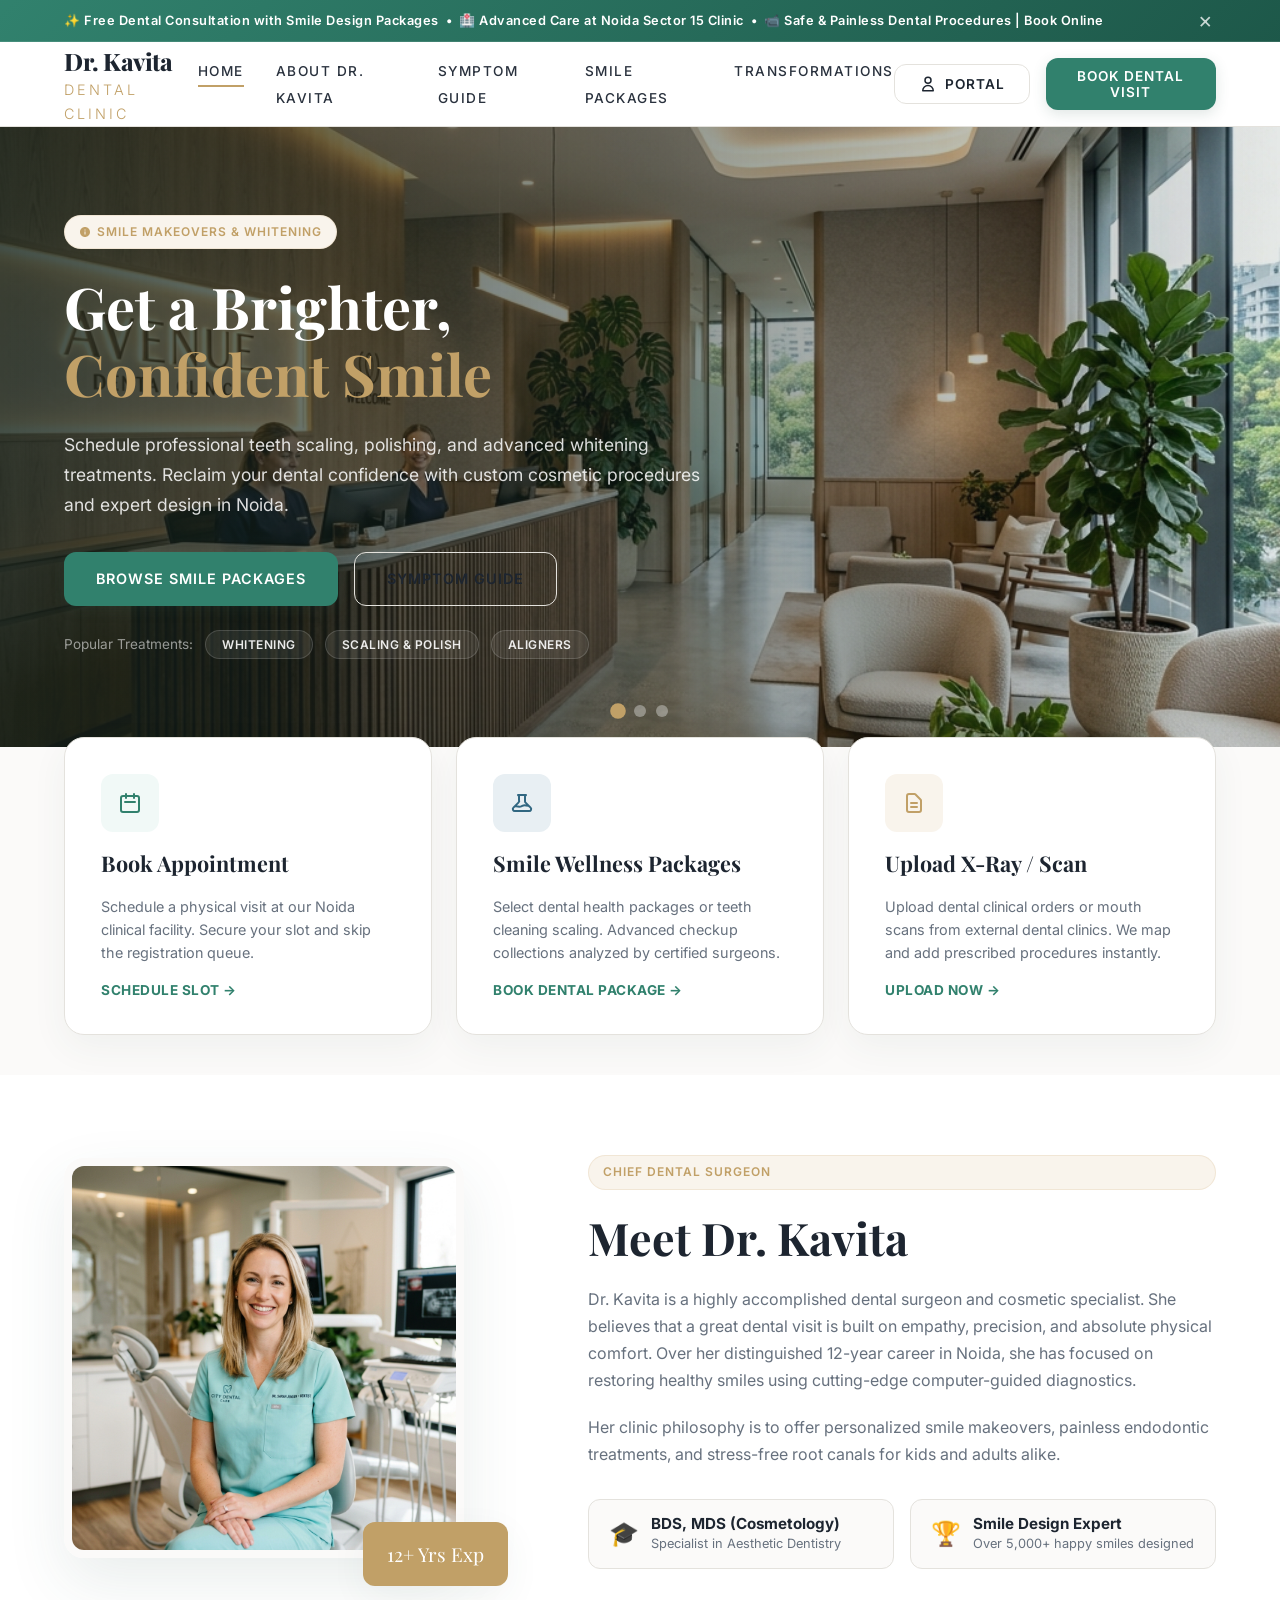
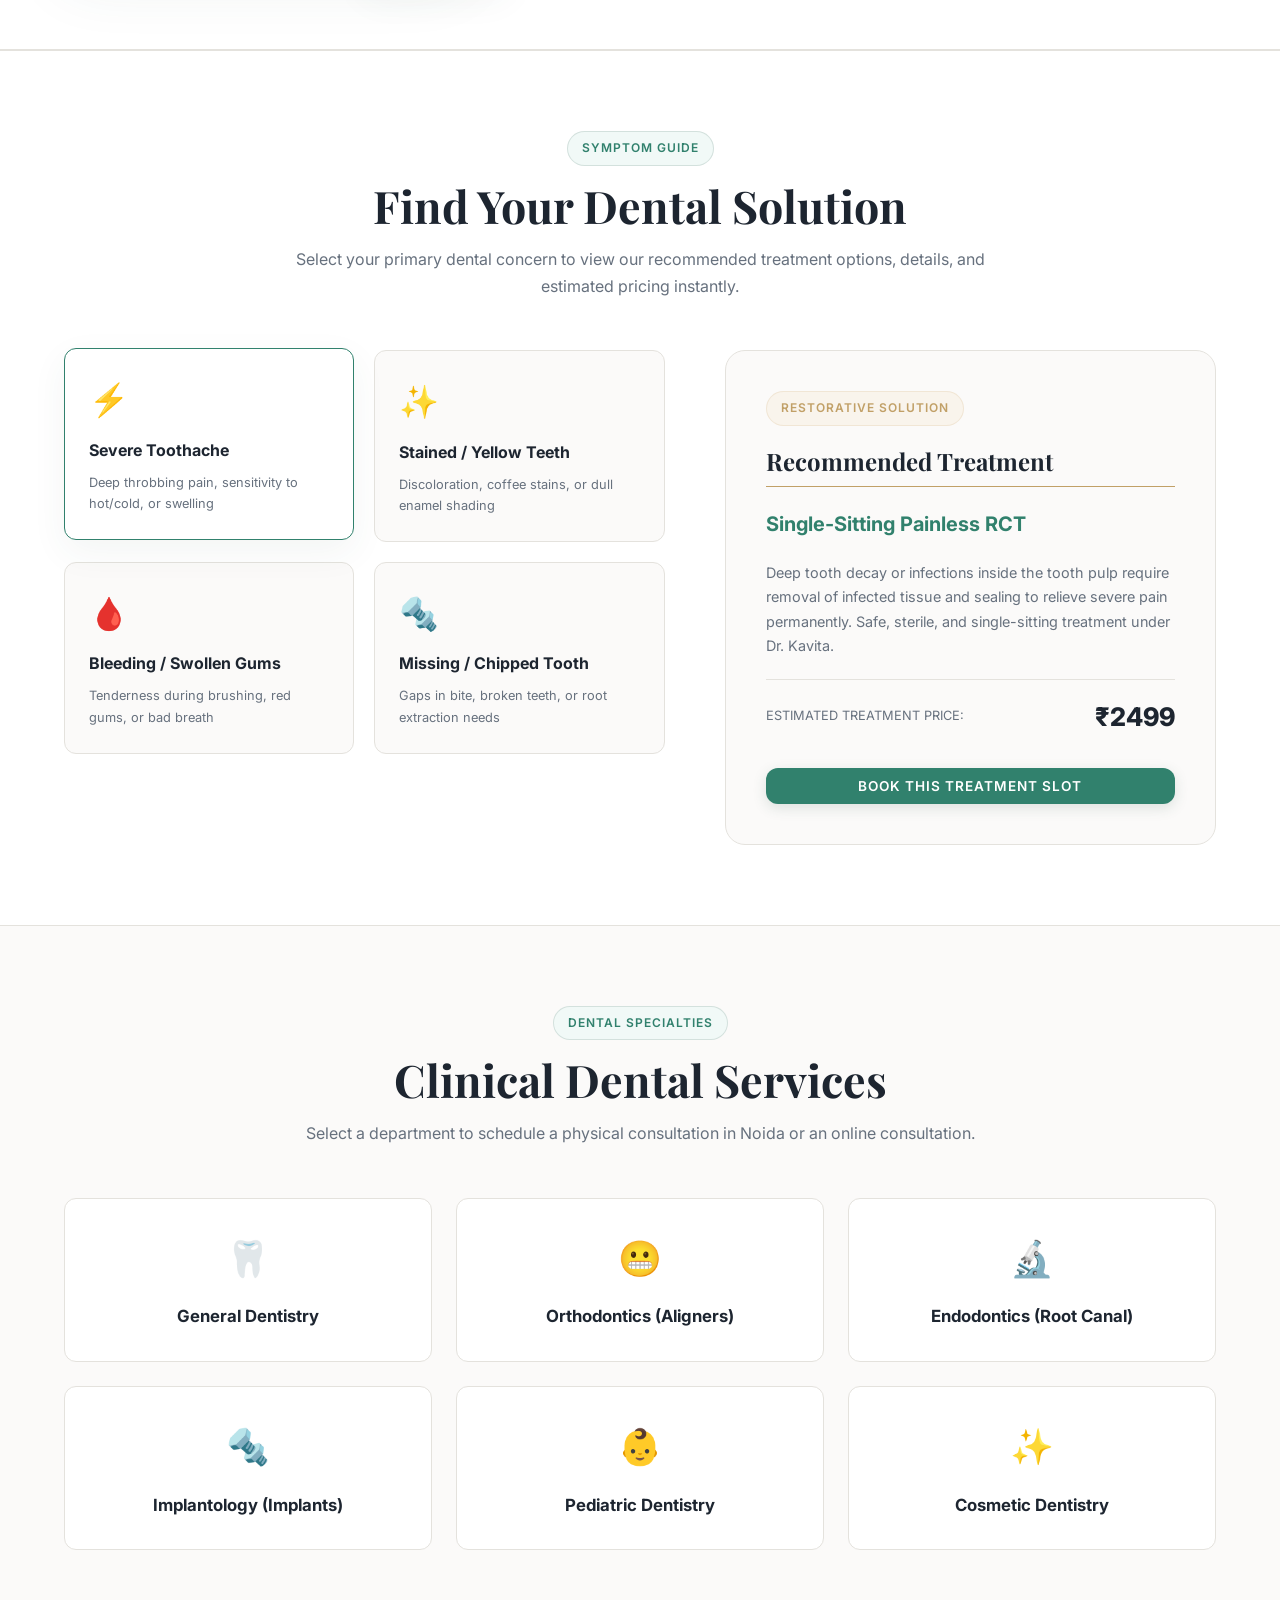
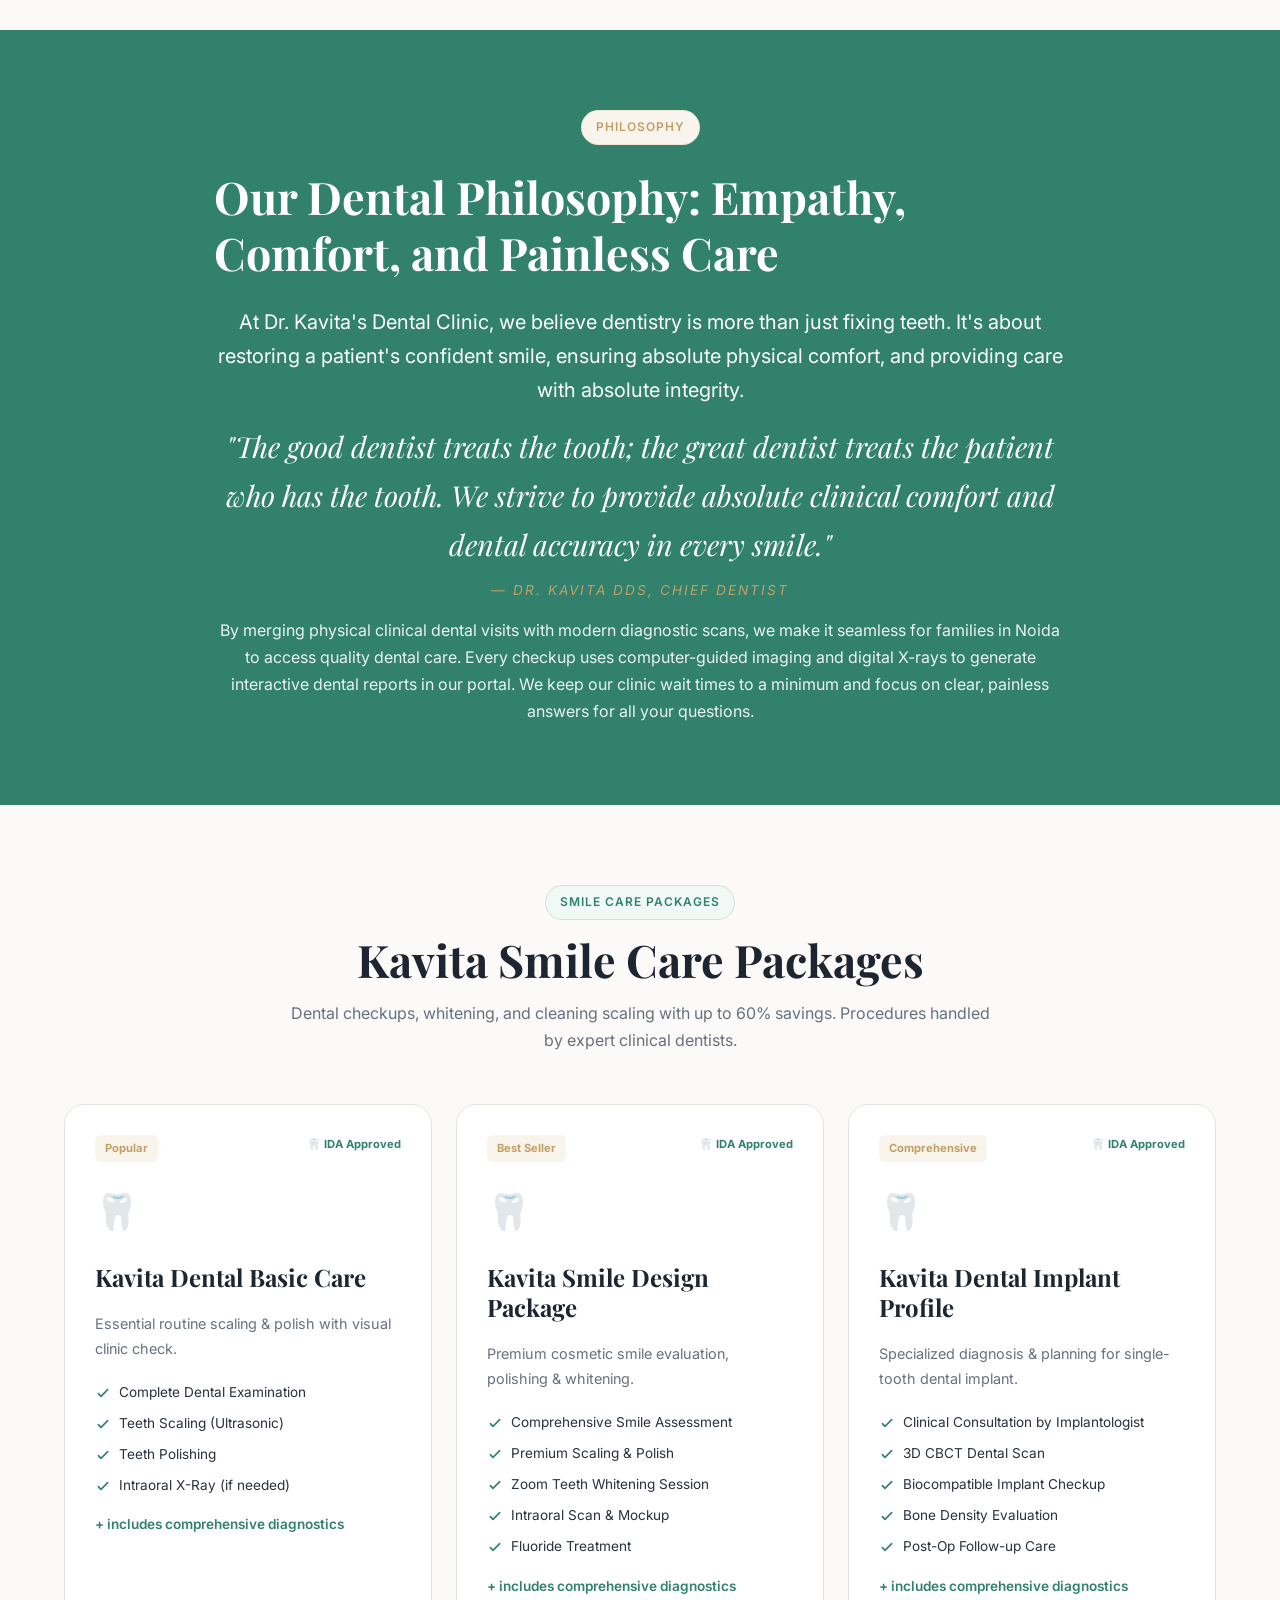
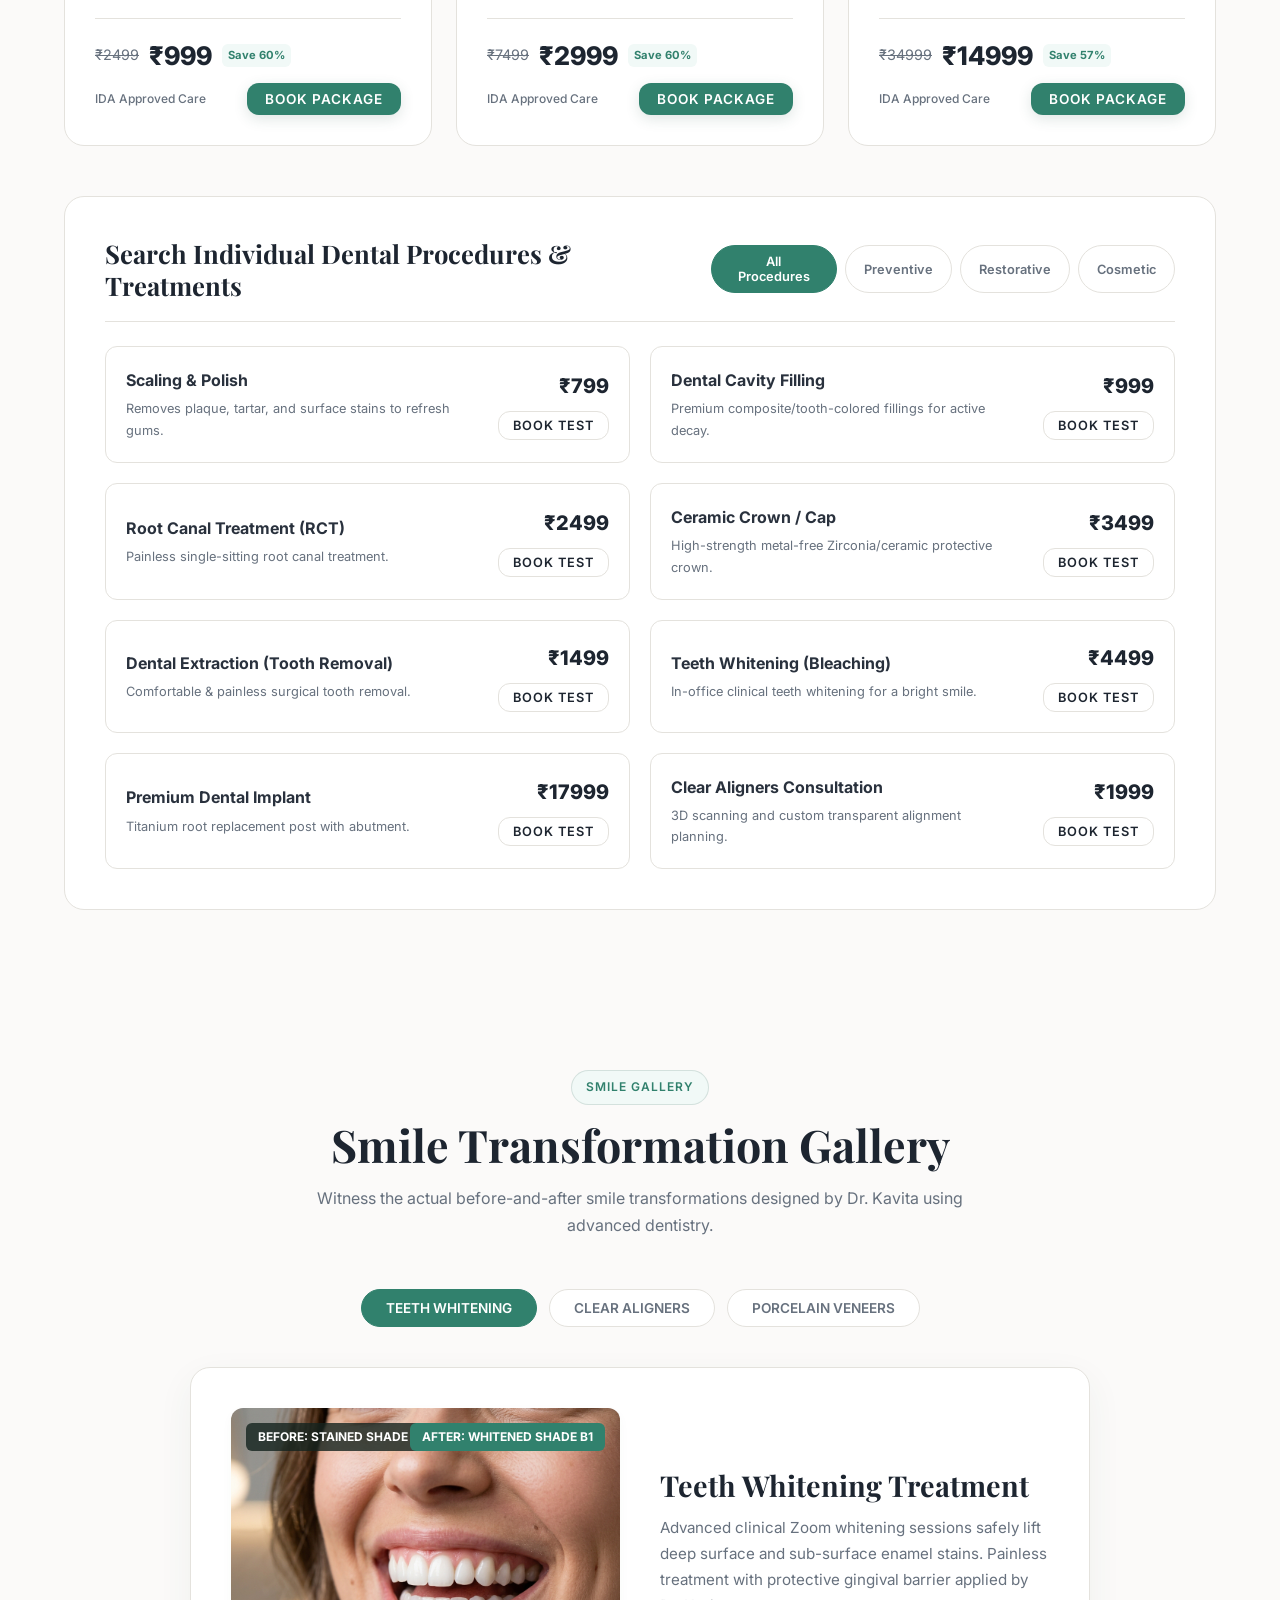
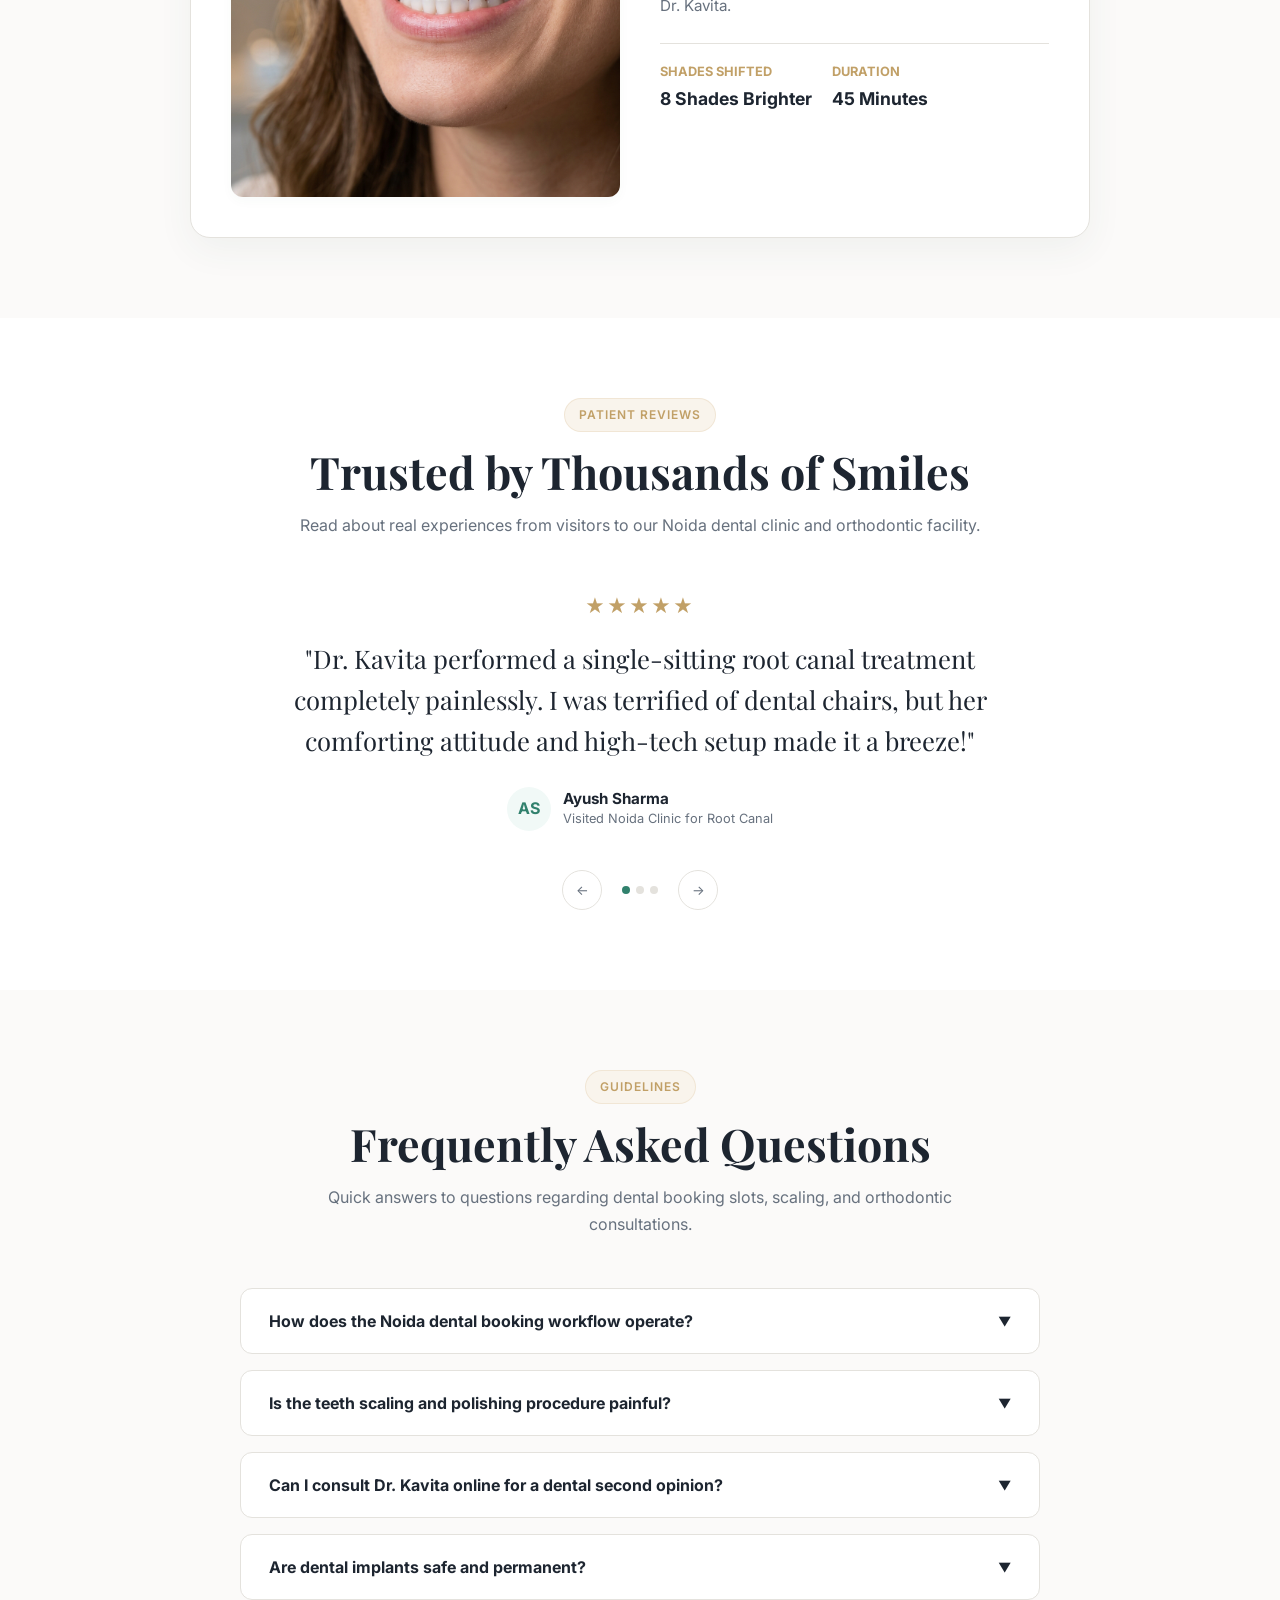
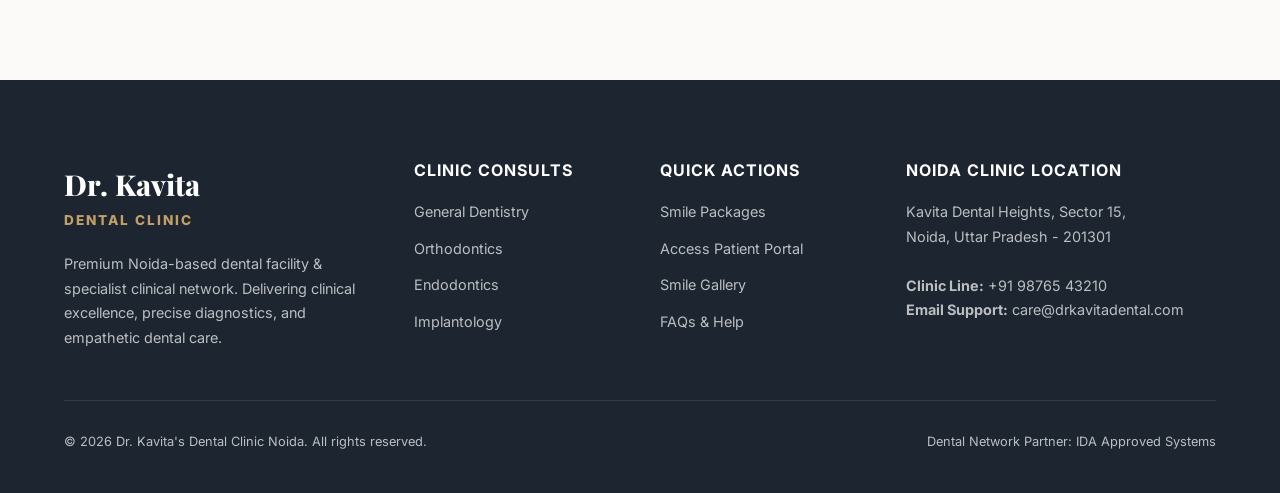
==== commit 6dda880c: "Complete premium redesign of dentist site: Dr. Kavita's Dental Clinic. Custom Eucalyptus & Champagne" ====
--- a/dentist/index.html
+++ b/dentist/index.html
@@ -3,8 +3,8 @@
 <head>
   <meta charset="UTF-8">
   <meta name="viewport" content="width=device-width, initial-scale=1.0">
-  <title>Dr. Vaibhav's Dental | Premium Dental Care & Smile Design Noida</title>
-  <meta name="description" content="Book physical clinic visits or secure video consultations with Dr. Vaibhav's Dental Clinic. Premium dental implants, painless root canals, teeth whitening, and scaling in Noida.">
+  <title>Dr. Kavita's Dental | Premium Dental Care & Smile Design Noida</title>
+  <meta name="description" content="Book physical clinic visits or secure video consultations with Dr. Kavita's Dental Clinic. Premium dental implants, painless root canals, teeth whitening, and scaling in Noida.">
   <link rel="stylesheet" href="index.css">
 </head>
 <body>
@@ -13,7 +13,7 @@
   <div class="announcement-bar" id="announcement-bar">
     <div class="container ab-container">
       <div class="ab-marquee">
-        <span class="ab-text">🦷 Free Dental Consultation with Smile Design Packages &nbsp;&bull;&nbsp; 🏥 Advanced Care at Noida Sector 15 Clinic &nbsp;&bull;&nbsp; 📹 Safe & Painless Dental Procedures | Book Online</span>
+        <span class="ab-text">✨ Free Dental Consultation with Smile Design Packages &nbsp;&bull;&nbsp; 🏥 Advanced Care at Noida Sector 15 Clinic &nbsp;&bull;&nbsp; 📹 Safe & Painless Dental Procedures | Book Online</span>
       </div>
       <button class="ab-close-btn" id="ab-close" aria-label="Close Announcement">&times;</button>
     </div>
@@ -23,16 +23,16 @@
   <header class="header" id="header">
     <div class="container header-container">
       <a href="#" class="logo-wrapper">
-        <div class="logo-icon">🦷</div>
-        <div class="logo-text">Dr. Vaibhav's <span>Dental</span></div>
+        <div class="logo-text">Dr. Kavita <span>Dental Clinic</span></div>
       </a>
       
       <nav>
         <ul class="nav-menu">
           <li><a href="#" class="nav-link active">Home</a></li>
-          <li><a href="#specialties" class="nav-link">Dental Booking</a></li>
+          <li><a href="#founder" class="nav-link">About Dr. Kavita</a></li>
+          <li><a href="#concerns" class="nav-link">Symptom Guide</a></li>
           <li><a href="#packages" class="nav-link">Smile Packages</a></li>
-          <li><a href="#testimonials" class="nav-link">Testimonials</a></li>
+          <li><a href="#gallery" class="nav-link">Transformations</a></li>
           <li class="mobile-only-action"><a href="#" id="portal-trigger-mobile" class="nav-link">Patient Portal</a></li>
           <li class="mobile-only-action"><a href="#" id="consult-trigger-mobile" class="nav-link">Book Dental Visit</a></li>
         </ul>
@@ -65,26 +65,26 @@
     <div class="hero-slides-container" id="hero-slides-container">
       
       <!-- Slide 1: Smile Makeovers -->
-      <div class="hero-slide active" data-slide="0" style="background-image: url('assets/dentist_consult.png');">
+      <div class="hero-slide active" data-slide="0" style="background-image: url('assets/kavita_hero.png');">
         <div class="hero-slide-overlay"></div>
         <div class="container hero-overlay-container">
           <div class="hero-overlay-card">
-            <div class="badge badge-primary hero-tag">
+            <div class="badge badge-accent hero-tag">
               <svg width="12" height="12" fill="currentColor" viewBox="0 0 24 24"><path d="M12 2C6.48 2 2 6.48 2 12s4.48 10 10 10 10-4.48 10-10S17.52 2 12 2zm1 15h-2v-6h2v6zm0-8h-2V7h2v2z"/></svg>
-              Smile Makeover & Teeth Whitening
+              Smile Makeovers & Whitening
             </div>
             <h1 class="hero-title">Get a Brighter, <span>Confident Smile</span></h1>
             <p class="hero-desc">Schedule professional teeth scaling, polishing, and advanced whitening treatments. Reclaim your dental confidence with custom cosmetic procedures and expert design in Noida.</p>
             
             <div class="hero-cta-group">
               <a href="#packages" class="btn btn-primary btn-large">Browse Smile Packages</a>
-              <a href="#individual-tests" class="btn btn-secondary btn-large">Search Dental Procedures</a>
+              <a href="#concerns" class="btn btn-secondary btn-large">Symptom Guide</a>
             </div>
 
             <div class="quick-tags">
               <span>Popular Treatments:</span>
               <button class="tag-btn" data-search="Teeth Whitening">Whitening</button>
-              <button class="tag-btn" data-search="Dental Scaling">Scaling & Polish</button>
+              <button class="tag-btn" data-search="Scaling & Polish">Scaling & Polish</button>
               <button class="tag-btn" data-search="Clear Aligners">Aligners</button>
             </div>
           </div>
@@ -96,38 +96,38 @@
         <div class="hero-slide-overlay"></div>
         <div class="container hero-overlay-container">
           <div class="hero-overlay-card">
-            <div class="badge badge-primary hero-tag">
+            <div class="badge badge-accent hero-tag">
               <svg width="12" height="12" fill="currentColor" viewBox="0 0 24 24"><path d="M19 3H5c-1.1 0-2 .9-2 2v14c0 1.1.9 2 2 2h14c1.1 0 2-.9 2-2V5c0-1.1-.9-2-2-2zm-2 10h-4v4h-2v-4H7v-2h4V7h2v4h4v2z"/></svg>
               Advanced Root Canal Care
             </div>
             <h1 class="hero-title">Painless Dental <span>Root Canal Therapy</span></h1>
-            <p class="hero-desc">Consult in-person with Dr. Vaibhav and our endodontic specialists for single-sitting root canals, high-grade ceramic crowns, and premium dental implants. Done using computer-guided technology.</p>
+            <p class="hero-desc">Consult in-person with Dr. Kavita and our endodontic specialists for single-sitting root canals, high-grade ceramic crowns, and premium dental implants. Done using computer-guided technology.</p>
             
             <div class="hero-cta-group">
               <button class="btn btn-primary btn-large hero-book-clinic-trigger">Book Dental Slot</button>
-              <a href="#specialties" class="btn btn-secondary btn-large">View Dental Specialties</a>
+              <a href="#specialties" class="btn btn-secondary btn-large">View specialties</a>
             </div>
 
             <div class="quick-tags">
               <span>Specialties:</span>
               <button class="tag-btn" data-search="Root Canal Treatment">Root Canal</button>
-              <button class="tag-btn" data-search="Dental Implant">Dental Implant</button>
-              <button class="tag-btn" data-search="Braces">Orthodontics</button>
+              <button class="tag-btn" data-search="Premium Dental Implant">Dental Implant</button>
+              <button class="tag-btn" data-search="Clear Aligners">Orthodontics</button>
             </div>
           </div>
         </div>
       </div>
 
       <!-- Slide 3: Virtual Consultations -->
-      <div class="hero-slide" data-slide="2" style="background-image: url('assets/telehealth_hero.png');">
+      <div class="hero-slide" data-slide="2" style="background-image: url('assets/smile_transformation.png');">
         <div class="hero-slide-overlay"></div>
         <div class="container hero-overlay-container">
           <div class="hero-overlay-card">
-            <div class="badge badge-primary hero-tag">
+            <div class="badge badge-accent hero-tag">
               <svg width="12" height="12" fill="currentColor" viewBox="0 0 24 24"><path d="M21 6H3c-1.1 0-2 .9-2 2v8c0 1.1.9 2 2 2h18c1.1 0 2-.9 2-2V8c0-1.1-.9-2-2-2zm-10 7H8v3H6v-3H3v-2h3V8h2v3h3v2zm9 3h-6v-2h6v2zm0-4h-6v-2h6v2z"/></svg>
               Telehealth Dental Care
             </div>
-            <h1 class="hero-title">Consult Dr. Vaibhav <span>Securely from Home</span></h1>
+            <h1 class="hero-title">Consult Dr. Kavita <span>Securely from Home</span></h1>
             <p class="hero-desc">Access virtual dental consultations for emergencies, second opinions, treatment plans, or aligner follow-ups. Get digital prescriptions and dental review scans review instantly.</p>
             
             <div class="hero-cta-group">
@@ -137,8 +137,8 @@
 
             <div class="quick-tags">
               <span>Portal Features:</span>
-              <button class="tag-btn" data-search="Dental Scaling">X-Ray Reports</button>
-              <button class="tag-btn" data-search="Professional Teeth Whitening">Prescriptions</button>
+              <button class="tag-btn" data-search="Scaling & Polish">X-Ray Reports</button>
+              <button class="tag-btn" data-search="Teeth Whitening">Prescriptions</button>
             </div>
           </div>
         </div>
@@ -160,9 +160,9 @@
             <path stroke-linecap="round" stroke-linejoin="round" d="M8 7V3m8 4V3m-9 8h10M5 21h14a2 2 0 002-2V7a2 2 0 00-2-2H5a2 2 0 00-2 2v12a2 2 0 002 2z"/>
           </svg>
         </div>
-        <h3 class="sc-title">Book Dental Appointment</h3>
-        <p class="sc-desc">Schedule a physical visit at the Noida clinical facility. Secure your slot and skip the registration queue.</p>
-        <button class="sc-action">Schedule Appointment &rarr;</button>
+        <h3 class="sc-title">Book Appointment</h3>
+        <p class="sc-desc">Schedule a physical visit at our Noida clinical facility. Secure your slot and skip the registration queue.</p>
+        <button class="sc-action">Schedule Slot &rarr;</button>
       </div>
 
       <!-- Card 2 -->
@@ -184,99 +184,79 @@
             <path stroke-linecap="round" stroke-linejoin="round" d="M9 12h6m-6 4h6m2 5H7a2 2 0 01-2-2V5a2 2 0 012-2h5.586a1 1 0 01.707.293l5.414 5.414a1 1 0 01.293.707V19a2 2 0 01-2 2z"/>
           </svg>
         </div>
-        <h3 class="sc-title">Upload Dental X-Ray / Scan</h3>
+        <h3 class="sc-title">Upload X-Ray / Scan</h3>
         <p class="sc-desc">Upload dental clinical orders or mouth scans from external dental clinics. We map and add prescribed procedures instantly.</p>
         <button class="sc-action">Upload Now &rarr;</button>
       </div>
     </div>
   </section>
 
-  <!-- About Us Section -->
-  <section class="about-us-section" id="about-us">
-    <div class="container about-grid">
-      <!-- Left side: Feature Icon Details -->
-      <div class="about-content">
-        <div class="badge badge-primary about-badge">
-          <svg width="12" height="12" fill="currentColor" viewBox="0 0 24 24">
-            <path d="M12 2C6.48 2 2 6.48 2 12s4.48 10 10 10 10-4.48 10-10S17.52 2 12 2zm1 15h-2v-6h2v6zm0-8h-2V7h2v2z"/>
-          </svg>
-          About Us
-        </div>
-        <h2 class="about-title">Dental experts dedicated to your smile</h2>
-        <p class="about-desc">Our team of skilled clinical dentists is committed to providing personalized, painless care. With a focus on dental precision, premium implants, and supportive cosmetic dentistry treatments.</p>
+  <!-- Meet the Founder Section (NEW) -->
+  <section class="founder-section" id="founder">
+    <div class="container founder-grid">
+      <div class="founder-image-wrapper">
+        <img src="assets/dr_kavita_portrait.png" alt="Dr. Kavita" class="founder-img">
+        <div class="founder-experience-badge">12+ Yrs Exp</div>
+      </div>
+      <div class="founder-content">
+        <div class="badge badge-accent">Chief Dental Surgeon</div>
+        <h2 class="founder-title">Meet Dr. Kavita</h2>
+        <p class="founder-desc">Dr. Kavita is a highly accomplished dental surgeon and cosmetic specialist. She believes that a great dental visit is built on empathy, precision, and absolute physical comfort. Over her distinguished 12-year career in Noida, she has focused on restoring healthy smiles using cutting-edge computer-guided diagnostics.</p>
+        <p class="founder-desc">Her clinic philosophy is to offer personalized smile makeovers, painless endodontic treatments, and stress-free root canals for kids and adults alike.</p>
+        <div class="founder-credentials">
+          <div class="fc-item">
+            <span class="fc-icon">🎓</span>
+            <div class="fc-text">
+              <h4>BDS, MDS (Cosmetology)</h4>
+              <p>Specialist in Aesthetic Dentistry</p>
+            </div>
+          </div>
+          <div class="fc-item">
+            <span class="fc-icon">🏆</span>
+            <div class="fc-text">
+              <h4>Smile Design Expert</h4>
+              <p>Over 5,000+ happy smiles designed</p>
+            </div>
+          </div>
+        </div>
+      </div>
+    </div>
+  </section>
+
+  <!-- Interactive Dental Concerns Finder Section (NEW) -->
+  <section class="concerns-section" id="concerns">
+    <div class="container">
+      <div class="section-head">
+        <span class="badge badge-primary">Symptom Guide</span>
+        <h2 class="section-title">Find Your Dental Solution</h2>
+        <p class="section-desc">Select your primary dental concern to view our recommended treatment options, details, and estimated pricing instantly.</p>
+      </div>
+      <div class="concerns-grid">
+        <div class="concerns-cards-panel">
+          <div class="concern-card active" data-concern="toothache">
+            <span class="concern-card-icon">⚡</span>
+            <h4 class="concern-card-title">Severe Toothache</h4>
+            <p class="concern-card-desc">Deep throbbing pain, sensitivity to hot/cold, or swelling</p>
+          </div>
+          <div class="concern-card" data-concern="yellow">
+            <span class="concern-card-icon">✨</span>
+            <h4 class="concern-card-title">Stained / Yellow Teeth</h4>
+            <p class="concern-card-desc">Discoloration, coffee stains, or dull enamel shading</p>
+          </div>
+          <div class="concern-card" data-concern="bleeding">
+            <span class="concern-card-icon">🩸</span>
+            <h4 class="concern-card-title">Bleeding / Swollen Gums</h4>
+            <p class="concern-card-desc">Tenderness during brushing, red gums, or bad breath</p>
+          </div>
+          <div class="concern-card" data-concern="missing">
+            <span class="concern-card-icon">🔩</span>
+            <h4 class="concern-card-title">Missing / Chipped Tooth</h4>
+            <p class="concern-card-desc">Gaps in bite, broken teeth, or root extraction needs</p>
+          </div>
+        </div>
         
-        <div class="about-features">
-          <!-- Feature 1 -->
-          <div class="about-feature-item">
-            <div class="af-icon">
-              <svg width="20" height="20" fill="none" stroke="currentColor" stroke-width="2.5" viewBox="0 0 24 24">
-                <path stroke-linecap="round" stroke-linejoin="round" d="M4.318 6.318a4.5 4.5 0 000 6.364L12 20.364l7.682-7.682a4.5 4.5 0 00-6.364-6.364L12 7.636l-1.318-1.318a4.5 4.5 0 00-6.364 0z"/>
-              </svg>
-            </div>
-            <div class="af-text">
-              <h3>Patient-Centered Comfort</h3>
-              <p>Putting you at the heart of our dental procedures. Our painless methods ensure comfortable scaling and stress-free root canals.</p>
-            </div>
-          </div>
-          
-          <!-- Feature 2 -->
-          <div class="about-feature-item">
-            <div class="af-icon">
-              <svg width="20" height="20" fill="none" stroke="currentColor" stroke-width="2.5" viewBox="0 0 24 24">
-                <path stroke-linecap="round" stroke-linejoin="round" d="M16 7a4 4 0 11-8 0 4 4 0 018 0zM12 14a7 7 0 00-7 7h14a7 7 0 00-7-7z"/>
-              </svg>
-            </div>
-            <div class="af-text">
-              <h3>Specialist Surgeons</h3>
-              <p>Consult with expert endodontists, orthodontists, and cosmetic dental specialists, led by Dr. Vaibhav DDS, focused on dental excellence.</p>
-            </div>
-          </div>
-          
-          <!-- Feature 3 -->
-          <div class="about-feature-item">
-            <div class="af-icon">
-              <svg width="20" height="20" fill="none" stroke="currentColor" stroke-width="2.5" viewBox="0 0 24 24">
-                <path stroke-linecap="round" stroke-linejoin="round" d="M12 8v4l3 3m6-3a9 9 0 11-18 0 9 9 0 0118 0z"/>
-              </svg>
-            </div>
-            <div class="af-text">
-              <h3>24 Hours Emergency</h3>
-              <p>Get emergency dental consult guidance, pain relief prescriptions, and secure clinical booking access around the clock.</p>
-            </div>
-          </div>
-        </div>
-
-        <button class="btn btn-primary btn-large" style="margin-top: 10px;" onclick="document.getElementById('specialties').scrollIntoView({behavior: 'smooth'})">View Dental Specialties</button>
-      </div>
-
-      <!-- Right side: Overlapping Layout and Opening Hours -->
-      <div class="about-visuals">
-        <!-- Overlapping Images Group -->
-        <div class="image-stack-container">
-          <div class="img-stack-back">
-            <img src="assets/dentist_consult.png" alt="Dentist consulting patient on tablet">
-          </div>
-          <div class="img-stack-front">
-            <img src="assets/dentist_treatment.png" alt="Dentist treating patient in clinic chair">
-            <div class="visuals-tag">PAINLESS DENTISTRY</div>
-          </div>
-        </div>
-
-        <!-- Floating Opening Hours Card -->
-        <div class="opening-hours-card">
-          <div class="oh-header">
-            <h4>Opening Hours</h4>
-            <div class="oh-clock">
-              <svg width="24" height="24" fill="none" stroke="currentColor" stroke-width="2.5" viewBox="0 0 24 24">
-                <path stroke-linecap="round" stroke-linejoin="round" d="M12 8v4l3 3m6-3a9 9 0 11-18 0 9 9 0 0118 0z"/>
-              </svg>
-            </div>
-          </div>
-          <ul class="oh-list">
-            <li><span>Mon To Fri</span><strong>09:30 - 07:30</strong></li>
-            <li><span>Saturday</span><strong>10:30 - 5:00</strong></li>
-            <li><span>Sunday</span><strong class="oh-closed">Closed</strong></li>
-          </ul>
+        <div class="concern-recommendation-panel" id="concern-recommendation">
+          <!-- Dynamically populated by index.js -->
         </div>
       </div>
     </div>
@@ -323,14 +303,14 @@
   <!-- Rich Text Section (Dental Philosophy) -->
   <section class="philosophy-section" id="philosophy">
     <div class="container philosophy-container">
-      <div class="badge badge-secondary philosophy-badge">Philosophy</div>
+      <div class="badge badge-accent philosophy-badge">Philosophy</div>
       <h2 class="philosophy-title">Our Dental Philosophy: Empathy, Comfort, and Painless Care</h2>
       <div class="philosophy-content">
-        <p class="philosophy-lead">At Dr. Vaibhav's Dental Clinic, we believe dentistry is more than just fixing teeth. It's about restoring a patient's confident smile, ensuring absolute physical comfort, and providing care with absolute integrity.</p>
+        <p class="philosophy-lead">At Dr. Kavita's Dental Clinic, we believe dentistry is more than just fixing teeth. It's about restoring a patient's confident smile, ensuring absolute physical comfort, and providing care with absolute integrity.</p>
         
         <blockquote class="philosophy-quote">
           "The good dentist treats the tooth; the great dentist treats the patient who has the tooth. We strive to provide absolute clinical comfort and dental accuracy in every smile."
-          <cite>&mdash; Dr. Vaibhav DDS, Chief Dentist</cite>
+          <cite>&mdash; Dr. Kavita DDS, Chief Dentist</cite>
         </blockquote>
 
         <p class="philosophy-body">By merging physical clinical dental visits with modern diagnostic scans, we make it seamless for families in Noida to access quality dental care. Every checkup uses computer-guided imaging and digital X-rays to generate interactive dental reports in our portal. We keep our clinic wait times to a minimum and focus on clear, painless answers for all your questions.</p>
@@ -343,7 +323,7 @@
     <div class="container">
       <div class="section-head">
         <span class="badge badge-primary">Smile Care Packages</span>
-        <h2 class="section-title">Vaibhav Smile Care Packages</h2>
+        <h2 class="section-title">Kavita Smile Care Packages</h2>
         <p class="section-desc">Dental checkups, whitening, and cleaning scaling with up to 60% savings. Procedures handled by expert clinical dentists.</p>
       </div>
 
@@ -370,11 +350,99 @@
     </div>
   </section>
 
+  <!-- Smile Gallery Section (NEW) -->
+  <section class="gallery-section" id="gallery">
+    <div class="container">
+      <div class="section-head">
+        <span class="badge badge-primary">Smile Gallery</span>
+        <h2 class="section-title">Smile Transformation Gallery</h2>
+        <p class="section-desc">Witness the actual before-and-after smile transformations designed by Dr. Kavita using advanced dentistry.</p>
+      </div>
+      
+      <div class="gallery-tabs" id="gallery-tabs">
+        <button class="gallery-tab-btn active" data-pane="whitening">Teeth Whitening</button>
+        <button class="gallery-tab-btn" data-pane="aligners">Clear Aligners</button>
+        <button class="gallery-tab-btn" data-pane="veneers">Porcelain Veneers</button>
+      </div>
+
+      <div class="gallery-display-wrapper">
+        <!-- Pane 1: Whitening -->
+        <div class="gallery-transformation-pane active" id="pane-whitening">
+          <div class="gt-visuals">
+            <img src="assets/smile_transformation.png" alt="Teeth Whitening Before and After" class="gt-img">
+            <span class="gt-badge-label before">Before: Stained Shade A3</span>
+            <span class="gt-badge-label after">After: Whitened Shade B1</span>
+          </div>
+          <div class="gt-info">
+            <h3>Teeth Whitening Treatment</h3>
+            <p>Advanced clinical Zoom whitening sessions safely lift deep surface and sub-surface enamel stains. Painless treatment with protective gingival barrier applied by Dr. Kavita.</p>
+            <div class="gt-metrics">
+              <div class="gt-metric-item">
+                <h4>Shades Shifted</h4>
+                <p>8 Shades Brighter</p>
+              </div>
+              <div class="gt-metric-item">
+                <h4>Duration</h4>
+                <p>45 Minutes</p>
+              </div>
+            </div>
+          </div>
+        </div>
+
+        <!-- Pane 2: Aligners -->
+        <div class="gallery-transformation-pane" id="pane-aligners">
+          <div class="gt-visuals">
+            <img src="assets/smile_transformation.png" alt="Clear Aligners Before and After" class="gt-img" style="filter: hue-rotate(50deg);">
+            <span class="gt-badge-label before">Before: Crowded Gaps</span>
+            <span class="gt-badge-label after">After: Perfectly Straight</span>
+          </div>
+          <div class="gt-info">
+            <h3>Clear Aligners Alignment</h3>
+            <p>Removable, custom 3D printed transparent trays slowly shift crooked teeth into optimal positions. Virtual simulator checks mapping progress monthly.</p>
+            <div class="gt-metrics">
+              <div class="gt-metric-item">
+                <h4>Total Time</h4>
+                <p>6 - 8 Months</p>
+              </div>
+              <div class="gt-metric-item">
+                <h4>Trays Used</h4>
+                <p>18 Clear Steps</p>
+              </div>
+            </div>
+          </div>
+        </div>
+
+        <!-- Pane 3: Veneers -->
+        <div class="gallery-transformation-pane" id="pane-veneers">
+          <div class="gt-visuals">
+            <img src="assets/smile_transformation.png" alt="Porcelain Veneers Before and After" class="gt-img" style="filter: hue-rotate(120deg);">
+            <span class="gt-badge-label before">Before: Chipped Front teeth</span>
+            <span class="gt-badge-label after">After: Flawless Symmetry</span>
+          </div>
+          <div class="gt-info">
+            <h3>Custom Porcelain Veneers</h3>
+            <p>High-end Emax hand-layered ceramic veneers mask structural chips, fractures, and gaps. Bonded securely to the enamel for a lifetime of natural brilliance.</p>
+            <div class="gt-metrics">
+              <div class="gt-metric-item">
+                <h4>Restorations</h4>
+                <p>Premium IPS E.max</p>
+              </div>
+              <div class="gt-metric-item">
+                <h4>Visits Required</h4>
+                <p>2 Visits Total</p>
+              </div>
+            </div>
+          </div>
+        </div>
+      </div>
+    </div>
+  </section>
+
   <!-- Testimonials Slider Section -->
   <section class="testimonials-section" id="testimonials">
     <div class="container">
       <div class="section-head">
-        <span class="badge badge-secondary">Patient Reviews</span>
+        <span class="badge badge-accent">Patient Reviews</span>
         <h2 class="section-title">Trusted by Thousands of Smiles</h2>
         <p class="section-desc">Read about real experiences from visitors to our Noida dental clinic and orthodontic facility.</p>
       </div>
@@ -397,7 +465,7 @@
   <section class="faq-section" id="faq">
     <div class="container">
       <div class="section-head">
-        <span class="badge badge-secondary">Guidelines</span>
+        <span class="badge badge-accent">Guidelines</span>
         <h2 class="section-title">Frequently Asked Questions</h2>
         <p class="section-desc">Quick answers to questions regarding dental booking slots, scaling, and orthodontic consultations.</p>
       </div>
@@ -423,7 +491,7 @@
         </div>
         <div class="faq-item">
           <button class="faq-question">
-            <span>Can I consult Dr. Vaibhav online for a dental second opinion?</span>
+            <span>Can I consult Dr. Kavita online for a dental second opinion?</span>
             <span class="faq-icon">▼</span>
           </button>
           <div class="faq-answer">
@@ -448,7 +516,7 @@
     <div class="container">
       <div class="footer-top">
         <div class="footer-col">
-          <div class="footer-logo">Dr. Vaibhav's <span>Dental</span></div>
+          <div class="footer-logo">Dr. Kavita <span>Dental Clinic</span></div>
           <p class="footer-desc">Premium Noida-based dental facility & specialist clinical network. Delivering clinical excellence, precise diagnostics, and empathetic dental care.</p>
         </div>
         <div class="footer-col">
@@ -465,23 +533,23 @@
           <ul class="footer-links">
             <li><a href="#packages">Smile Packages</a></li>
             <li><a href="#" id="footer-portal-btn">Access Patient Portal</a></li>
-            <li><a href="#testimonials">Patient Testimonials</a></li>
+            <li><a href="#gallery">Smile Gallery</a></li>
             <li><a href="#faq">FAQs & Help</a></li>
           </ul>
         </div>
         <div class="footer-col">
-          <h4>Noida Dental Location</h4>
+          <h4>Noida Clinic Location</h4>
           <p class="footer-desc">
-            Vaibhav Healthcare Heights, Sector 15,<br>
+            Kavita Dental Heights, Sector 15,<br>
             Noida, Uttar Pradesh - 201301<br><br>
             <strong>Clinic Line:</strong> +91 98765 43210<br>
-            <strong>Email Support:</strong> care@drvaibhavdental.com
+            <strong>Email Support:</strong> care@drkavitadental.com
           </p>
         </div>
       </div>
       
       <div class="footer-bottom">
-        <p>&copy; 2026 Dr. Vaibhav's Dental Clinic and Implant Center Noida. All rights reserved.</p>
+        <p>&copy; 2026 Dr. Kavita's Dental Clinic Noida. All rights reserved.</p>
         <p>Dental Network Partner: IDA Approved Systems</p>
       </div>
     </div>
@@ -510,8 +578,8 @@
             <div class="option-select-grid">
               <div class="select-card active" data-value="clinic" data-group="visit-type">
                 <span>🏥</span>
-                <h4>Noida Dental Visit</h4>
-                <p>Consult Dr. Vaibhav in-person</p>
+                <h4>Noida Clinic Visit</h4>
+                <p>Consult Dr. Kavita in-person</p>
               </div>
               <div class="select-card" data-value="video" data-group="visit-type">
                 <span>📹</span>
@@ -528,7 +596,7 @@
             <div class="form-field" id="specialty-field">
               <label for="consult-specialty">Dental Department / Specialty</label>
               <select class="form-input" id="consult-specialty">
-                <option value="General Dentistry">General Dentistry (Dr. Vaibhav)</option>
+                <option value="General Dentistry">General Dentistry (Dr. Kavita)</option>
                 <option value="Orthodontics">Orthodontics (Braces & Aligners)</option>
                 <option value="Endodontics">Endodontics (Root Canal Treatment)</option>
                 <option value="Implantology">Implantology (Dental Implant)</option>
@@ -607,7 +675,7 @@
             
             <div class="booking-summary-box">
               <div class="summary-row"><span>Dental Booking ID:</span><strong id="confirm-id">DENT-5892</strong></div>
-              <div class="summary-row"><span>Treatment:</span><span id="confirm-specialty">General Physician</span></div>
+              <div class="summary-row"><span>Treatment:</span><span id="confirm-specialty">General Dentistry</span></div>
               <div class="summary-row"><span>Type:</span><span id="confirm-type">Noida Clinic Visit</span></div>
               <div class="summary-row"><span>Date & Slot:</span><span id="confirm-slot">June 15, 2026 at 11:00 AM</span></div>
               <div class="summary-row"><span id="confirm-fee-label">Consultation Fee:</span><strong id="confirm-fee">₹500</strong></div>
@@ -658,7 +726,7 @@
           </ul>
         </div>
         
-        <button class="btn btn-secondary" id="portal-logout-btn" style="width:100%; border:none; color:var(--text-muted);">
+        <button class="btn btn-secondary" id="portal-logout-btn" style="width:100%; border:none; color:rgba(255,255,255,0.75);">
           🚪 Close Portal
         </button>
       </div>
@@ -671,13 +739,13 @@
           <p style="color:var(--text-muted); font-size: 0.9rem; margin-bottom: 24px;">Your digital clinic overview and dental history.</p>
 
           <div style="display: grid; grid-template-columns: 1fr 1fr; gap: 20px; margin-bottom: 24px;">
-            <div style="background-color: var(--primary-bg); border-radius: var(--radius-md); padding: 20px; border: 1.5px solid rgba(13, 184, 166, 0.15);">
+            <div style="background-color: var(--primary-bg); border-radius: var(--radius-md); padding: 20px; border: 1px solid rgba(45, 90, 75, 0.15);">
               <span style="font-size: 2rem; display: block; margin-bottom: 10px;">🏥</span>
               <h4 style="margin-bottom: 6px;">Need a Dentist?</h4>
               <p style="font-size:0.8rem; color: var(--text-muted); margin-bottom:12px;">Book clinic appointments instantly.</p>
               <button class="btn btn-primary" id="portal-book-consult-btn" style="padding: 6px 14px; font-size: 0.8rem;">Book Visit</button>
             </div>
-            <div style="background-color: var(--secondary-bg); border-radius: var(--radius-md); padding: 20px; border: 1.5px solid var(--border-color);">
+            <div style="background-color: var(--secondary-bg); border-radius: var(--radius-md); padding: 20px; border: 1px solid var(--border-color);">
               <span style="font-size: 2rem; display: block; margin-bottom: 10px;">🦷</span>
               <h4 style="margin-bottom: 6px;">Smile Packages</h4>
               <p style="font-size:0.8rem; color: var(--text-muted); margin-bottom:12px;">Schedule dental scaling & polish checks.</p>
--- a/dentist/index.css
+++ b/dentist/index.css
@@ -1,49 +1,49 @@
-@import url('https://fonts.googleapis.com/css2?family=Inter:wght@300;400;500;600;700&family=Outfit:wght@400;500;600;700;800&display=swap');
+@import url('https://fonts.googleapis.com/css2?family=Playfair+Display:ital,wght@0,400..900;1,400..900&family=Inter:wght@300;400;500;600;700&display=swap');
 
 :root {
-  /* Royal Blue Clinical HSL Color Palette */
-  --primary: hsl(231, 72%, 56%); /* Premium Royal Blue */
-  --primary-light: hsl(231, 80%, 65%);
-  --primary-dark: hsl(231, 75%, 45%);
-  --primary-bg: hsl(231, 80%, 96%); /* Very soft light blue-white bg tint */
+  /* Luxurious Eucalyptus Mint & Champagne Gold HSL Theme */
+  --primary: hsl(165, 45%, 35%);        /* Forest Sage / Deep Mint */
+  --primary-light: hsl(165, 35%, 93%);  /* Soft Mint Light Tint */
+  --primary-dark: hsl(165, 50%, 23%);   /* Rich Eucalyptus */
+  --primary-bg: hsl(165, 40%, 96%);     /* Calming light mint-white background */
   
-  --secondary: hsl(222, 47%, 11%); /* Deepest Indigo/Navy for headings */
-  --secondary-light: hsl(231, 40%, 25%);
-  --secondary-bg: hsl(230, 30%, 96%); /* Light cool-gray bg */
-
-  --accent: hsl(38, 95%, 50%); /* Amber/Gold for stars & badges */
-  --accent-light: hsl(38, 95%, 60%);
+  --secondary: hsl(215, 25%, 15%);      /* Premium Charcoal/Slate */
+  --secondary-light: hsl(215, 20%, 25%);
+  --secondary-bg: hsl(40, 15%, 95%);    /* Linen Gray */
+
+  --accent: hsl(38, 42%, 58%);          /* Champagne Gold */
+  --accent-light: hsl(38, 42%, 68%);
+  --accent-bg: hsl(38, 50%, 95%);
   
-  --dark: hsl(220, 40%, 8%);
+  --dark: hsl(215, 30%, 10%);
   --light: hsl(0, 0%, 100%);
   
-  --bg-main: hsl(230, 25%, 98%); /* Soft grey-indigo background */
+  --bg-main: hsl(40, 20%, 98%);         /* Elegant Ivory/Linen Background */
   --bg-card: hsl(0, 0%, 100%);
-  --bg-card-glass: rgba(255, 255, 255, 0.85);
+  --bg-card-glass: rgba(255, 255, 255, 0.9);
   
-  --text-main: hsl(220, 35%, 18%); /* Very readable navy-dark text */
-  --text-muted: hsl(220, 18%, 44%);
+  --text-main: hsl(215, 20%, 20%);
+  --text-muted: hsl(215, 10%, 45%);
   --text-light: hsl(0, 0%, 100%);
   
-  --border-color: hsl(220, 20%, 90%);
-  --shadow-sm: 0 4px 10px rgba(64, 96, 239, 0.03);
-  --shadow-md: 0 10px 30px rgba(64, 96, 239, 0.06);
-  --shadow-lg: 0 20px 50px rgba(64, 96, 239, 0.1);
+  --border-color: hsl(40, 12%, 88%);    /* Soft linen border */
+  --shadow-sm: 0 4px 12px rgba(45, 90, 75, 0.03);
+  --shadow-md: 0 12px 36px rgba(45, 90, 75, 0.06);
+  --shadow-lg: 0 24px 60px rgba(45, 90, 75, 0.1);
   
-  --transition-fast: 0.2s cubic-bezier(0.4, 0, 0.2, 1);
-  --transition-normal: 0.35s cubic-bezier(0.4, 0, 0.2, 1);
-  --radius-sm: 8px;
-  --radius-md: 14px;
-  --radius-lg: 24px;
+  --transition-fast: 0.25s cubic-bezier(0.4, 0, 0.2, 1);
+  --transition-normal: 0.4s cubic-bezier(0.4, 0, 0.2, 1);
+  
+  --radius-sm: 6px;
+  --radius-md: 12px;
+  --radius-lg: 20px;
   --radius-pill: 9999px;
 
-  --font-title: 'Outfit', sans-serif;
+  --font-title: 'Playfair Display', serif;
   --font-body: 'Inter', sans-serif;
 }
 
-
-
-/* Basic Resets & Rescale */
+/* Base resets */
 * {
   box-sizing: border-box;
   margin: 0;
@@ -58,16 +58,15 @@
   font-family: var(--font-body);
   background-color: var(--bg-main);
   color: var(--text-main);
-  line-height: 1.65;
+  line-height: 1.7;
   overflow-x: hidden;
-  transition: background-color var(--transition-normal), color var(--transition-normal);
 }
 
 h1, h2, h3, h4, h5, h6 {
   font-family: var(--font-title);
   color: var(--secondary);
   font-weight: 700;
-  line-height: 1.2;
+  line-height: 1.25;
 }
 
 a {
@@ -84,7 +83,6 @@
   transition: all var(--transition-fast);
 }
 
-/* Common Layout Elements */
 .container {
   max-width: 1200px;
   margin: 0 auto;
@@ -95,6 +93,7 @@
   text-align: center;
 }
 
+/* Badges */
 .badge {
   display: inline-flex;
   align-items: center;
@@ -104,17 +103,19 @@
   font-weight: 600;
   border-radius: var(--radius-pill);
   text-transform: uppercase;
-  letter-spacing: 0.5px;
+  letter-spacing: 1px;
 }
 
 .badge-primary {
   background-color: var(--primary-bg);
   color: var(--primary);
+  border: 1px solid rgba(45, 90, 75, 0.15);
 }
 
 .badge-accent {
-  background-color: hsl(14, 100%, 92%);
+  background-color: var(--accent-bg);
   color: var(--accent);
+  border: 1px solid rgba(195, 150, 85, 0.15);
 }
 
 .badge-secondary {
@@ -122,18 +123,19 @@
   color: var(--secondary-light);
 }
 
-/* Announcement Bar Styling */
+/* Announcement Bar */
 .announcement-bar {
-  background: linear-gradient(135deg, var(--primary), var(--secondary-light));
-  color: var(--light);
-  height: 40px;
-  display: flex;
-  align-items: center;
-  font-size: 0.85rem;
+  background: linear-gradient(135deg, var(--primary), var(--primary-dark));
+  color: var(--light);
+  height: 42px;
+  display: flex;
+  align-items: center;
+  font-size: 0.8rem;
   font-weight: 600;
-  letter-spacing: 0.3px;
+  letter-spacing: 0.5px;
   position: relative;
   z-index: 101;
+  border-bottom: 1px solid rgba(255, 255, 255, 0.1);
 }
 
 .ab-container {
@@ -153,7 +155,7 @@
 
 .ab-text {
   display: inline-block;
-  animation: marquee 28s linear infinite;
+  animation: marquee 30s linear infinite;
 }
 
 @keyframes marquee {
@@ -173,7 +175,7 @@
   opacity: 1;
 }
 
-/* Header Component */
+/* Header */
 .header {
   position: sticky;
   top: 0;
@@ -190,61 +192,52 @@
 .header.scrolled {
   padding: 4px 0;
   box-shadow: var(--shadow-sm);
+  background-color: rgba(255, 255, 255, 0.95);
 }
 
 .header-container {
   display: flex;
   justify-content: space-between;
   align-items: center;
-  height: 80px;
+  height: 84px;
 }
 
 .logo-wrapper {
   display: flex;
   align-items: center;
-  gap: 10px;
-}
-
-.logo-icon {
-  width: 38px;
-  height: 38px;
-  background: linear-gradient(135deg, var(--primary), var(--secondary-light));
-  border-radius: var(--radius-md);
-  display: flex;
-  align-items: center;
-  justify-content: center;
-  color: var(--light);
-  font-weight: 800;
-  font-size: 1.3rem;
-  box-shadow: 0 4px 12px rgba(64, 96, 239, 0.25);
 }
 
 .logo-text {
   font-family: var(--font-title);
-  font-size: 1.35rem;
+  font-size: 1.5rem;
   font-weight: 800;
   letter-spacing: -0.5px;
   color: var(--secondary);
 }
 
 .logo-text span {
-  color: var(--primary);
-}
-
-.mobile-only-action {
-  display: none;
+  font-family: var(--font-body);
+  font-weight: 300;
+  font-size: 0.9rem;
+  color: var(--accent);
+  text-transform: uppercase;
+  letter-spacing: 3px;
+  display: block;
+  margin-top: -4px;
 }
 
 .nav-menu {
   display: flex;
-  gap: 28px;
+  gap: 32px;
   list-style: none;
 }
 
 .nav-link {
-  font-weight: 600;
-  font-size: 0.9rem;
+  font-weight: 500;
+  font-size: 0.85rem;
   color: var(--text-main);
+  text-transform: uppercase;
+  letter-spacing: 1.5px;
   position: relative;
   padding: 8px 0;
 }
@@ -255,8 +248,8 @@
   bottom: 0;
   left: 0;
   width: 0;
-  height: 2.5px;
-  background-color: var(--primary);
+  height: 2px;
+  background-color: var(--accent);
   transition: width var(--transition-fast);
 }
 
@@ -272,98 +265,55 @@
 }
 
 .btn {
-  padding: 10px 20px;
-  font-size: 0.9rem;
+  padding: 10px 24px;
+  font-size: 0.85rem;
   font-weight: 600;
   border-radius: var(--radius-md);
   display: inline-flex;
   align-items: center;
   gap: 8px;
+  text-transform: uppercase;
+  letter-spacing: 1px;
 }
 
 .btn-primary {
   background-color: var(--primary);
   color: var(--light);
-  box-shadow: 0 4px 12px rgba(64, 96, 239, 0.2);
+  box-shadow: 0 4px 14px rgba(45, 90, 75, 0.15);
 }
 
 .btn-primary:hover {
+  background-color: var(--primary-dark);
+  transform: translateY(-2px);
+  box-shadow: 0 6px 20px rgba(45, 90, 75, 0.25);
+}
+
+.btn-secondary {
+  border: 1px solid var(--border-color);
+  color: var(--secondary);
+  background-color: transparent;
+}
+
+.btn-secondary:hover {
   background-color: var(--primary-light);
-  transform: translateY(-2px);
-  box-shadow: 0 6px 16px rgba(64, 96, 239, 0.3);
-}
-
-.btn-secondary {
-  border: 1.5px solid var(--border-color);
-  color: var(--secondary);
-}
-
-.btn-secondary:hover {
-  background-color: var(--secondary-bg);
-  border-color: var(--secondary-light);
-}
-
-.cart-trigger {
-  position: relative;
-  width: 44px;
-  height: 44px;
-  border-radius: var(--radius-md);
-  border: 1.5px solid var(--border-color);
-  display: flex;
-  align-items: center;
-  justify-content: center;
-  color: var(--text-main);
-}
-
-.cart-trigger:hover {
-  background-color: var(--primary-bg);
   border-color: var(--primary);
-  color: var(--primary);
-}
-
-.cart-count {
-  position: absolute;
-  top: -6px;
-  right: -6px;
-  background-color: var(--accent);
-  color: var(--light);
-  font-size: 0.7rem;
-  font-weight: 700;
-  width: 20px;
-  height: 20px;
-  border-radius: 50%;
-  display: flex;
-  align-items: center;
-  justify-content: center;
-  border: 2px solid var(--bg-card);
-}
-
-.theme-toggle {
-  width: 40px;
-  height: 40px;
-  border-radius: 50%;
-  display: flex;
-  align-items: center;
-  justify-content: center;
-  border: 1px solid var(--border-color);
-  color: var(--text-muted);
-}
-
-.theme-toggle:hover {
-  background-color: var(--border-color);
-  color: var(--text-main);
 }
 
 .mobile-nav-toggle {
   display: none;
   font-size: 1.5rem;
-}
-
-/* Hero Slider Section Styling (Full-Bleed Text Overlay) */
+  color: var(--secondary);
+}
+
+.mobile-only-action {
+  display: none;
+}
+
+/* Hero Slider Section */
 .hero-slider-section {
   position: relative;
   overflow: hidden;
-  min-height: 600px;
+  min-height: 620px;
 }
 
 .hero-slides-container {
@@ -376,13 +326,13 @@
   top: 0;
   left: 0;
   width: 100%;
-  height: 600px;
+  height: 620px;
   opacity: 0;
   pointer-events: none;
   background-size: cover;
   background-position: center;
   background-repeat: no-repeat;
-  transition: opacity 0.6s cubic-bezier(0.4, 0, 0.2, 1);
+  transition: opacity 0.8s cubic-bezier(0.4, 0, 0.2, 1);
   display: flex;
   align-items: center;
 }
@@ -396,7 +346,7 @@
 .hero-slide-overlay {
   position: absolute;
   inset: 0;
-  background: linear-gradient(90deg, rgba(15, 23, 42, 0.85) 0%, rgba(15, 23, 42, 0.55) 50%, rgba(15, 23, 42, 0.25) 100%);
+  background: linear-gradient(90deg, rgba(20, 35, 30, 0.8) 0%, rgba(20, 35, 30, 0.4) 60%, rgba(20, 35, 30, 0.1) 100%);
   z-index: 1;
 }
 
@@ -407,23 +357,17 @@
 }
 
 .hero-overlay-card {
-  max-width: 620px;
-  background: transparent;
-  backdrop-filter: none;
-  -webkit-backdrop-filter: none;
-  border: none;
-  padding: 0;
-  box-shadow: none;
-  display: flex;
-  flex-direction: column;
-  gap: 20px;
-  animation: slide-up-fade 0.8s cubic-bezier(0.4, 0, 0.2, 1);
+  max-width: 650px;
+  display: flex;
+  flex-direction: column;
+  gap: 24px;
+  animation: slide-up-fade 1s cubic-bezier(0.4, 0, 0.2, 1);
 }
 
 @keyframes slide-up-fade {
   from {
     opacity: 0;
-    transform: translateY(20px);
+    transform: translateY(30px);
   }
   to {
     opacity: 1;
@@ -436,24 +380,20 @@
 }
 
 .hero-title {
-  font-size: 3.2rem;
-  font-weight: 800;
+  font-size: 3.6rem;
+  font-weight: 700;
   line-height: 1.15;
-  letter-spacing: -1.5px;
   color: var(--light);
 }
 
 .hero-title span {
-  background: linear-gradient(135deg, var(--primary-light), #60a5fa);
-  -webkit-background-clip: text;
-  -webkit-text-fill-color: transparent;
+  color: var(--accent);
 }
 
 .hero-desc {
-  font-size: 1.05rem;
-  color: rgba(255, 255, 255, 0.8);
-  line-height: 1.6;
-  max-width: 580px;
+  font-size: 1.1rem;
+  color: rgba(255, 255, 255, 0.85);
+  line-height: 1.7;
 }
 
 .hero-cta-group {
@@ -464,72 +404,68 @@
 }
 
 .btn-large {
-  padding: 12px 26px;
-  font-size: 0.95rem;
-  border-radius: var(--radius-md);
+  padding: 14px 32px;
+  font-size: 0.9rem;
 }
 
 .quick-tags {
   display: flex;
   align-items: center;
-  gap: 10px;
+  gap: 12px;
   flex-wrap: wrap;
   font-size: 0.85rem;
 }
 
 .quick-tags span {
-  color: rgba(255, 255, 255, 0.6);
-  font-weight: 500;
+  color: rgba(255, 255, 255, 0.55);
 }
 
 .tag-btn {
   background-color: rgba(255, 255, 255, 0.08);
-  padding: 6px 14px;
+  padding: 6px 16px;
   border-radius: var(--radius-pill);
   font-weight: 600;
-  font-size: 0.8rem;
+  font-size: 0.75rem;
+  text-transform: uppercase;
+  letter-spacing: 0.5px;
   border: 1px solid rgba(255, 255, 255, 0.15);
   color: rgba(255, 255, 255, 0.9);
   transition: all var(--transition-fast);
 }
 
 .tag-btn:hover {
-  background-color: var(--primary);
-  border-color: var(--primary);
-  color: var(--light);
-}
-
-/* Hero Slider Dots */
+  background-color: var(--accent);
+  border-color: var(--accent);
+  color: var(--light);
+}
+
 .hero-dots-container {
   position: absolute;
-  bottom: 25px;
+  bottom: 30px;
   left: 50%;
   transform: translateX(-50%);
   display: flex;
-  gap: 8px;
+  gap: 10px;
   z-index: 10;
 }
 
 .hero-dot {
-  width: 10px;
-  height: 10px;
+  width: 12px;
+  height: 12px;
   border-radius: 50%;
   background-color: rgba(255, 255, 255, 0.35);
-  transition: all var(--transition-fast);
   border: none;
-  cursor: pointer;
 }
 
 .hero-dot.active {
-  background-color: var(--light);
-  transform: scale(1.25);
-  box-shadow: 0 0 10px rgba(255, 255, 255, 0.5);
-}
-
-/* Quick Services Quick Cards */
+  background-color: var(--accent);
+  transform: scale(1.3);
+}
+
+/* Quick Services Option Grid */
 .quick-services-section {
-  padding: 30px 0;
-  margin-top: -40px;
+  padding: 40px 0;
+  margin-top: -50px;
   position: relative;
   z-index: 10;
 }
@@ -542,45 +478,44 @@
 
 .service-card {
   background-color: var(--bg-card);
-  padding: 30px;
+  padding: 36px;
   border-radius: var(--radius-lg);
   box-shadow: var(--shadow-md);
   border: 1px solid var(--border-color);
   display: flex;
   flex-direction: column;
-  gap: 16px;
-  transition: transform var(--transition-normal), box-shadow var(--transition-normal);
+  gap: 18px;
 }
 
 .service-card:hover {
-  transform: translateY(-5px);
+  transform: translateY(-6px);
   box-shadow: var(--shadow-lg);
-  border-color: var(--primary-light);
+  border-color: var(--accent);
 }
 
 .sc-icon {
-  width: 54px;
-  height: 54px;
+  width: 58px;
+  height: 58px;
   border-radius: var(--radius-md);
   display: flex;
   align-items: center;
   justify-content: center;
-  font-size: 1.7rem;
-}
-
-.sc-cyan { background-color: hsl(231, 80%, 94%); color: var(--primary); }
-.sc-blue { background-color: hsl(200, 80%, 93%); color: hsl(200, 80%, 35%); }
-.sc-orange { background-color: hsl(38, 95%, 93%); color: var(--accent); }
+  font-size: 1.8rem;
+}
+
+.sc-cyan { background-color: var(--primary-bg); color: var(--primary); }
+.sc-blue { background-color: hsl(200, 30%, 93%); color: hsl(200, 45%, 35%); }
+.sc-orange { background-color: var(--accent-bg); color: var(--accent); }
 
 .sc-title {
-  font-size: 1.25rem;
+  font-size: 1.35rem;
   font-weight: 700;
 }
 
 .sc-desc {
-  font-size: 0.85rem;
-  color: var(--text-muted);
-  line-height: 1.55;
+  font-size: 0.9rem;
+  color: var(--text-muted);
+  line-height: 1.6;
 }
 
 .sc-action {
@@ -591,19 +526,399 @@
   align-items: center;
   gap: 6px;
   margin-top: auto;
-}
-
-/* About Us (Screenshot Redesign Section) */
-.about-us-section {
-  padding: 60px 0;
+  text-transform: uppercase;
+  letter-spacing: 0.5px;
+}
+
+.sc-action:hover {
+  color: var(--accent);
+}
+
+/* Meet the Founder (NEW) */
+.founder-section {
+  padding: 80px 0;
+  background-color: var(--light);
+  border-bottom: 1px solid var(--border-color);
+}
+
+.founder-grid {
+  display: grid;
+  grid-template-columns: 0.85fr 1.15fr;
+  gap: 60px;
+  align-items: center;
+}
+
+.founder-image-wrapper {
+  position: relative;
+}
+
+.founder-img {
+  width: 100%;
+  max-width: 400px;
+  border-radius: var(--radius-lg);
+  box-shadow: var(--shadow-lg);
+  border: 8px solid var(--bg-main);
+}
+
+.founder-experience-badge {
+  position: absolute;
+  bottom: -20px;
+  right: 20px;
+  background-color: var(--accent);
+  color: var(--light);
+  padding: 16px 24px;
+  border-radius: var(--radius-md);
+  font-family: var(--font-title);
+  font-size: 1.2rem;
+  box-shadow: var(--shadow-md);
+}
+
+.founder-content {
+  display: flex;
+  flex-direction: column;
+  gap: 20px;
+}
+
+.founder-title {
+  font-size: 2.8rem;
+  font-weight: 700;
+  color: var(--secondary);
+}
+
+.founder-desc {
+  color: var(--text-muted);
+  font-size: 1rem;
+}
+
+.founder-credentials {
+  display: grid;
+  grid-template-columns: 1fr 1fr;
+  gap: 16px;
+  margin-top: 10px;
+}
+
+.fc-item {
+  display: flex;
+  align-items: center;
+  gap: 12px;
   background-color: var(--bg-main);
+  padding: 14px 20px;
+  border-radius: var(--radius-md);
+  border: 1px solid var(--border-color);
+}
+
+.fc-icon {
+  font-size: 1.5rem;
+}
+
+.fc-text h4 {
+  font-family: var(--font-body);
+  font-size: 0.95rem;
+  font-weight: 700;
+}
+
+.fc-text p {
+  font-size: 0.8rem;
+  color: var(--text-muted);
+}
+
+/* Smile Gallery Before & After Section (NEW) */
+.gallery-section {
+  padding: 80px 0;
+  background-color: var(--bg-main);
+}
+
+.section-head {
+  max-width: 700px;
+  margin: 0 auto 50px auto;
+  text-align: center;
+  display: flex;
+  flex-direction: column;
+  align-items: center;
+  gap: 12px;
+}
+
+.section-title {
+  font-size: 2.8rem;
+  color: var(--secondary);
+}
+
+.section-desc {
+  color: var(--text-muted);
+  font-size: 1rem;
+}
+
+.gallery-tabs {
+  display: flex;
+  justify-content: center;
+  gap: 12px;
+  margin-bottom: 40px;
+}
+
+.gallery-tab-btn {
+  background-color: var(--light);
+  border: 1px solid var(--border-color);
+  padding: 10px 24px;
+  border-radius: var(--radius-pill);
+  font-weight: 600;
+  font-size: 0.85rem;
+  text-transform: uppercase;
+  color: var(--text-muted);
+}
+
+.gallery-tab-btn.active {
+  background-color: var(--primary);
+  border-color: var(--primary);
+  color: var(--light);
+}
+
+.gallery-display-wrapper {
+  max-width: 900px;
+  margin: 0 auto;
+  background-color: var(--light);
+  border-radius: var(--radius-lg);
+  padding: 40px;
+  box-shadow: var(--shadow-md);
+  border: 1px solid var(--border-color);
+}
+
+.gallery-transformation-pane {
+  display: none;
+  grid-template-columns: 1fr 1fr;
+  gap: 40px;
+  align-items: center;
+}
+
+.gallery-transformation-pane.active {
+  display: grid;
+}
+
+.gt-visuals {
+  position: relative;
+  border-radius: var(--radius-md);
   overflow: hidden;
-}
-
-.about-grid {
+  box-shadow: var(--shadow-sm);
+}
+
+.gt-img {
+  width: 100%;
+  display: block;
+}
+
+.gt-badge-label {
+  position: absolute;
+  top: 15px;
+  background-color: rgba(20, 35, 30, 0.8);
+  color: var(--light);
+  padding: 4px 12px;
+  font-size: 0.75rem;
+  font-weight: 700;
+  text-transform: uppercase;
+  border-radius: var(--radius-sm);
+}
+
+.gt-badge-label.before { left: 15px; }
+.gt-badge-label.after { right: 15px; background-color: var(--primary); }
+
+.gt-info h3 {
+  font-size: 1.8rem;
+  margin-bottom: 12px;
+  color: var(--secondary);
+}
+
+.gt-info p {
+  color: var(--text-muted);
+  font-size: 0.95rem;
+  margin-bottom: 24px;
+}
+
+.gt-metrics {
+  display: flex;
+  gap: 20px;
+  border-top: 1px solid var(--border-color);
+  padding-top: 20px;
+}
+
+.gt-metric-item h4 {
+  font-family: var(--font-body);
+  font-size: 0.8rem;
+  text-transform: uppercase;
+  color: var(--accent);
+}
+
+.gt-metric-item p {
+  font-size: 1.1rem;
+  font-weight: 700;
+  color: var(--secondary);
+  margin-top: 4px;
+}
+
+/* Dental Concerns Finder (NEW) */
+.concerns-section {
+  padding: 80px 0;
+  background-color: var(--light);
+  border-top: 1px solid var(--border-color);
+  border-bottom: 1px solid var(--border-color);
+}
+
+.concerns-grid {
   display: grid;
   grid-template-columns: 1.1fr 0.9fr;
   gap: 60px;
+  align-items: flex-start;
+}
+
+.concerns-cards-panel {
+  display: grid;
+  grid-template-columns: 1fr 1fr;
+  gap: 20px;
+}
+
+.concern-card {
+  background-color: var(--bg-main);
+  padding: 24px;
+  border-radius: var(--radius-md);
+  border: 1px solid var(--border-color);
+  cursor: pointer;
+  display: flex;
+  flex-direction: column;
+  gap: 12px;
+  transition: all var(--transition-fast);
+}
+
+.concern-card:hover,
+.concern-card.active {
+  background-color: var(--light);
+  border-color: var(--primary);
+  box-shadow: var(--shadow-md);
+  transform: translateY(-2px);
+}
+
+.concern-card-icon {
+  font-size: 2rem;
+}
+
+.concern-card-title {
+  font-family: var(--font-body);
+  font-size: 1rem;
+  font-weight: 700;
+  color: var(--secondary);
+}
+
+.concern-card-desc {
+  font-size: 0.8rem;
+  color: var(--text-muted);
+}
+
+.concern-recommendation-panel {
+  background-color: var(--bg-main);
+  border-radius: var(--radius-lg);
+  padding: 40px;
+  border: 1px solid var(--border-color);
+  display: flex;
+  flex-direction: column;
+  gap: 20px;
+  position: sticky;
+  top: 120px;
+}
+
+.crp-title {
+  font-size: 1.5rem;
+  color: var(--secondary);
+  border-bottom: 1.5px solid var(--accent);
+  padding-bottom: 10px;
+}
+
+.crp-solution {
+  font-size: 1.25rem;
+  font-weight: 700;
+  color: var(--primary);
+}
+
+.crp-details {
+  color: var(--text-muted);
+  font-size: 0.9rem;
+}
+
+.crp-price-row {
+  display: flex;
+  justify-content: space-between;
+  align-items: center;
+  border-top: 1px solid var(--border-color);
+  padding-top: 15px;
+}
+
+.crp-price-label {
+  font-size: 0.8rem;
+  text-transform: uppercase;
+  color: var(--text-muted);
+}
+
+.crp-price {
+  font-size: 1.6rem;
+  font-weight: 800;
+  color: var(--secondary);
+}
+
+.crp-book-btn {
+  width: 100%;
+  text-align: center;
+  justify-content: center;
+  margin-top: 10px;
+}
+
+/* Specialties Section */
+.specialties-section {
+  padding: 80px 0;
+  background-color: var(--bg-main);
+}
+
+.specialty-grid {
+  display: grid;
+  grid-template-columns: repeat(3, 1fr);
+  gap: 24px;
+}
+
+.specialty-item {
+  background-color: var(--bg-card);
+  padding: 30px;
+  border-radius: var(--radius-md);
+  border: 1px solid var(--border-color);
+  display: flex;
+  flex-direction: column;
+  align-items: center;
+  gap: 14px;
+  cursor: pointer;
+  transition: all var(--transition-fast);
+}
+
+.specialty-item:hover {
+  transform: translateY(-4px);
+  border-color: var(--accent);
+  box-shadow: var(--shadow-md);
+}
+
+.spec-icon {
+  font-size: 2.2rem;
+}
+
+.spec-name {
+  font-family: var(--font-body);
+  font-weight: 700;
+  font-size: 1.05rem;
+  color: var(--secondary);
+}
+
+/* About Us stacked photos (fallback) */
+.about-us-section {
+  padding: 80px 0;
+  background-color: var(--light);
+}
+
+.about-grid {
+  display: grid;
+  grid-template-columns: 1.15fr 0.85fr;
+  gap: 60px;
   align-items: center;
 }
 
@@ -613,18 +928,13 @@
 }
 
 .about-title {
-  font-size: 2.5rem;
-  font-weight: 800;
-  color: var(--secondary);
-  line-height: 1.15;
+  font-size: 2.8rem;
+  font-weight: 700;
   margin-bottom: 16px;
-  letter-spacing: -1.5px;
 }
 
 .about-desc {
-  font-size: 1rem;
-  color: var(--text-muted);
-  line-height: 1.6;
+  color: var(--text-muted);
   margin-bottom: 30px;
 }
 
@@ -632,13 +942,11 @@
   display: flex;
   flex-direction: column;
   gap: 20px;
-  margin-bottom: 24px;
 }
 
 .about-feature-item {
   display: flex;
   gap: 16px;
-  align-items: flex-start;
 }
 
 .af-icon {
@@ -651,48 +959,42 @@
   align-items: center;
   justify-content: center;
   flex-shrink: 0;
-  box-shadow: 0 4px 10px rgba(64, 96, 239, 0.08);
 }
 
 .af-text h3 {
-  font-size: 1.1rem;
-  font-weight: 700;
-  color: var(--secondary);
+  font-family: var(--font-body);
+  font-size: 1.05rem;
+  font-weight: 700;
   margin-bottom: 4px;
 }
 
 .af-text p {
-  font-size: 0.9rem;
-  color: var(--text-muted);
-  line-height: 1.5;
+  font-size: 0.85rem;
+  color: var(--text-muted);
 }
 
 .about-visuals {
   position: relative;
   display: flex;
   flex-direction: column;
-  align-items: center;
-}
-
-/* Image stack container with overlapping images */
+}
+
 .image-stack-container {
   position: relative;
   width: 100%;
-  max-width: 420px;
-  height: 460px;
+  height: 420px;
 }
 
 .img-stack-back {
   position: absolute;
   top: 0;
   right: 0;
-  width: 75%;
-  height: 70%;
-  border-radius: var(--radius-lg);
+  width: 80%;
+  height: 75%;
+  border-radius: var(--radius-md);
   overflow: hidden;
-  box-shadow: var(--shadow-md);
-  border: 4px solid var(--bg-card);
-  transition: transform var(--transition-normal);
+  border: 4px solid var(--light);
+  box-shadow: var(--shadow-sm);
 }
 
 .img-stack-back img {
@@ -705,13 +1007,12 @@
   position: absolute;
   bottom: 0;
   left: 0;
-  width: 75%;
-  height: 70%;
-  border-radius: var(--radius-lg);
+  width: 80%;
+  height: 75%;
+  border-radius: var(--radius-md);
   overflow: hidden;
-  box-shadow: var(--shadow-lg);
-  border: 4px solid var(--bg-card);
-  transition: transform var(--transition-normal);
+  border: 4px solid var(--light);
+  box-shadow: var(--shadow-md);
 }
 
 .img-stack-front img {
@@ -725,563 +1026,357 @@
   bottom: 0;
   left: 0;
   width: 100%;
-  background-color: var(--secondary);
+  background-color: var(--primary);
   color: var(--light);
   padding: 10px;
   text-align: center;
   font-size: 0.8rem;
   font-weight: 700;
-  letter-spacing: 1px;
-}
-
-body.dark-mode .visuals-tag {
-  background-color: var(--primary);
-}
-
-.image-stack-container:hover .img-stack-back {
-  transform: translate(10px, -10px);
-}
-
-.image-stack-container:hover .img-stack-front {
-  transform: translate(-10px, 10px);
-}
-
-/* Floating Opening Hours Card */
+}
+
 .opening-hours-card {
   position: absolute;
-  bottom: 40px;
+  bottom: 20px;
   right: 0;
-  background-color: var(--primary);
+  background-color: var(--secondary);
   color: var(--light);
   border-radius: var(--radius-md);
   padding: 20px;
-  width: 240px;
+  width: 220px;
   box-shadow: var(--shadow-lg);
   z-index: 20;
-  border: 2px solid rgba(255, 255, 255, 0.15);
-  animation: float-y 5s ease-in-out infinite alternate;
 }
 
 .oh-header {
   display: flex;
   justify-content: space-between;
   align-items: center;
-  margin-bottom: 16px;
-  border-bottom: 1px solid rgba(255, 255, 255, 0.15);
-  padding-bottom: 10px;
+  margin-bottom: 12px;
+  border-bottom: 1px solid rgba(255, 255, 255, 0.1);
+  padding-bottom: 8px;
 }
 
 .oh-header h4 {
-  font-size: 1rem;
-  font-weight: 700;
+  font-size: 0.95rem;
   color: var(--light);
 }
 
 .oh-clock {
-  color: var(--light);
-  display: flex;
-  align-items: center;
+  color: var(--accent);
 }
 
 .oh-list {
   list-style: none;
   display: flex;
   flex-direction: column;
-  gap: 10px;
+  gap: 8px;
 }
 
 .oh-list li {
   display: flex;
   justify-content: space-between;
-  font-size: 0.85rem;
+  font-size: 0.8rem;
 }
 
 .oh-list li span {
-  opacity: 0.85;
-}
-
-.oh-list li strong {
-  font-weight: 600;
-}
-
-.oh-closed {
-  background-color: rgba(255, 255, 255, 0.25);
-  padding: 1px 6px;
-  border-radius: var(--radius-sm);
-  font-size: 0.75rem;
-}
-
-/* Rich Text Section (Philosophy) Styling */
+  opacity: 0.8;
+}
+
+/* Philosophy */
 .philosophy-section {
   padding: 80px 0;
-  background-color: var(--bg-card);
-  text-align: center;
+  background-color: var(--primary);
+  color: var(--light);
 }
 
 .philosophy-container {
-  max-width: 800px;
-  margin: 0 auto;
-  display: flex;
-  flex-direction: column;
-  align-items: center;
-}
-
-.philosophy-badge {
-  margin-bottom: 16px;
+  max-width: 900px;
+  display: flex;
+  flex-direction: column;
+  align-items: center;
+  gap: 24px;
 }
 
 .philosophy-title {
-  font-size: 2.4rem;
-  font-weight: 800;
-  color: var(--secondary);
-  line-height: 1.25;
-  margin-bottom: 28px;
-  letter-spacing: -1.5px;
-}
-
-.philosophy-content {
-  text-align: left;
+  color: var(--light);
+  font-size: 2.8rem;
 }
 
 .philosophy-lead {
   font-size: 1.25rem;
-  color: var(--primary);
-  font-weight: 500;
-  line-height: 1.6;
-  margin-bottom: 24px;
+  text-align: center;
 }
 
 .philosophy-quote {
-  margin: 32px 0;
-  padding: 24px 30px;
-  border-left: 4px solid var(--primary);
-  background-color: var(--primary-bg);
-  border-radius: 0 var(--radius-md) var(--radius-md) 0;
+  font-family: var(--font-title);
+  font-size: 1.8rem;
   font-style: italic;
-  font-size: 1.15rem;
-  color: var(--secondary);
-  font-weight: 500;
-  line-height: 1.6;
+  text-align: center;
+  border-left: none;
+  margin: 15px 0;
 }
 
 .philosophy-quote cite {
   display: block;
-  margin-top: 12px;
-  font-size: 0.9rem;
-  font-style: normal;
-  font-weight: 700;
-  color: var(--text-muted);
+  font-family: var(--font-body);
+  font-size: 0.85rem;
+  text-transform: uppercase;
+  letter-spacing: 2px;
+  margin-top: 10px;
+  color: var(--accent);
 }
 
 .philosophy-body {
-  font-size: 1rem;
-  line-height: 1.75;
-  color: var(--text-muted);
-}
-
-/* Centered Column Section Headings & Reduced Spacing */
-.specialties-section,
-.diagnostics-section,
-.testimonials-section,
-.faq-section {
-  padding: 60px 0; /* Reduced Spacing between sections (from 110px) */
-}
-
-.section-head {
-  display: flex;
-  flex-direction: column;
-  align-items: center;
   text-align: center;
-  margin-bottom: 40px; /* Reduced vertical spacing */
-  gap: 8px;
-  width: 100%;
-}
-
-.section-title {
-  font-size: 2.3rem;
-  font-weight: 800;
-  max-width: 750px;
-  margin: 4px auto 0 auto;
-  letter-spacing: -1px;
-}
-
-.section-desc {
-  color: var(--text-muted);
-  font-size: 1rem;
-  max-width: 600px;
-  margin: 8px auto 0 auto;
-}
-
-/* Specialties Grid Layout */
-.specialty-grid {
-  display: grid;
-  grid-template-columns: repeat(6, 1fr);
-  gap: 20px;
-}
-
-.specialty-item {
-  background-color: var(--bg-card);
-  border: 1.5px solid var(--border-color);
-  border-radius: var(--radius-md);
-  padding: 24px 16px;
-  text-align: center;
-  display: flex;
-  flex-direction: column;
-  align-items: center;
-  gap: 12px;
-  cursor: pointer;
-  transition: all var(--transition-normal);
-}
-
-.specialty-item:hover {
-  border-color: var(--primary);
-  background-color: var(--primary-bg);
-  transform: translateY(-4px);
-  box-shadow: var(--shadow-sm);
-}
-
-.specialty-item:hover .spec-icon {
-  background-color: var(--primary);
-  color: var(--light);
-}
-
-.spec-icon {
-  width: 48px;
-  height: 48px;
-  border-radius: 50%;
+  opacity: 0.9;
+}
+
+/* Packages Grid */
+.diagnostics-section {
+  padding: 80px 0;
   background-color: var(--bg-main);
-  color: var(--secondary);
-  display: flex;
-  align-items: center;
-  justify-content: center;
-  font-size: 1.4rem;
-  transition: all var(--transition-fast);
-}
-
-.spec-name {
-  font-size: 0.9rem;
-  font-weight: 700;
-  color: var(--text-main);
-}
-
-/* Premium Wellness Lab Packages Design Improvements */
-.diagnostics-section {
-  background-color: var(--secondary-bg);
-  position: relative;
-}
-
-body.dark-mode .diagnostics-section {
-  background-color: hsl(220, 25%, 9%);
 }
 
 .packages-grid {
   display: grid;
   grid-template-columns: repeat(3, 1fr);
-  gap: 30px;
+  gap: 24px;
+  margin-bottom: 50px;
 }
 
 .package-card {
   background-color: var(--bg-card);
-  border: 2px solid var(--border-color);
   border-radius: var(--radius-lg);
-  padding: 36px 30px 30px 30px;
-  display: flex;
-  flex-direction: column;
-  position: relative;
-  overflow: hidden;
-  box-shadow: var(--shadow-sm);
-  transition: all var(--transition-normal);
-}
-
-.package-card:hover {
-  transform: translateY(-8px);
-  box-shadow: var(--shadow-lg);
-  border-color: var(--primary);
-}
-
-/* Sleek Horizontal Badges replacing old diagonal ribbon */
+  border: 1px solid var(--border-color);
+  padding: 30px;
+  display: flex;
+  flex-direction: column;
+  gap: 20px;
+}
+
 .package-badge-row {
   display: flex;
   justify-content: space-between;
-  align-items: center;
-  margin-bottom: 20px;
 }
 
 .package-pill-tag {
-  font-size: 0.72rem;
-  font-weight: 700;
+  background-color: var(--accent-bg);
+  color: var(--accent);
+  padding: 4px 10px;
+  font-size: 0.7rem;
+  font-weight: 700;
+  border-radius: var(--radius-sm);
+}
+
+.package-certified-tag {
+  color: var(--primary);
+  font-size: 0.7rem;
+  font-weight: 700;
+}
+
+.pkg-icon {
+  font-size: 2.2rem;
+}
+
+.pkg-title {
+  font-size: 1.5rem;
+}
+
+.pkg-desc {
+  font-size: 0.9rem;
+  color: var(--text-muted);
+}
+
+.pkg-inclusions {
+  list-style: none;
+  display: flex;
+  flex-direction: column;
+  gap: 8px;
+}
+
+.pkg-inclusions li {
+  font-size: 0.85rem;
+  display: flex;
+  align-items: center;
+  gap: 8px;
+}
+
+.pkg-inclusions li svg {
+  color: var(--primary);
+}
+
+.pkg-price-row {
+  border-top: 1px solid var(--border-color);
+  padding-top: 15px;
+  margin-top: auto;
+}
+
+.pkg-price-values {
+  display: flex;
+  align-items: center;
+  gap: 10px;
+}
+
+.pkg-original-price {
+  text-decoration: line-through;
+  color: var(--text-muted);
+  font-size: 0.9rem;
+}
+
+.pkg-price-current {
+  font-size: 1.6rem;
+  font-weight: 800;
+  color: var(--secondary);
+}
+
+.pkg-savings-badge {
   background-color: var(--primary-bg);
   color: var(--primary);
-  padding: 4px 10px;
+  padding: 2px 6px;
+  font-size: 0.7rem;
+  font-weight: 700;
+  border-radius: var(--radius-sm);
+}
+
+.pkg-bottom-row {
+  display: flex;
+  justify-content: space-between;
+  align-items: center;
+}
+
+/* Individual Procedures List */
+.individual-tests-box {
+  background-color: var(--bg-card);
+  border-radius: var(--radius-lg);
+  border: 1px solid var(--border-color);
+  padding: 40px;
+}
+
+.it-header {
+  display: flex;
+  justify-content: space-between;
+  align-items: center;
+  border-bottom: 1.5px solid var(--border-color);
+  padding-bottom: 20px;
+  margin-bottom: 24px;
+}
+
+.it-header h3 {
+  font-size: 1.6rem;
+}
+
+.it-tabs {
+  display: flex;
+  gap: 8px;
+}
+
+.it-tab-btn {
+  border: 1px solid var(--border-color);
+  padding: 8px 18px;
+  font-size: 0.8rem;
+  font-weight: 600;
   border-radius: var(--radius-pill);
-  text-transform: uppercase;
-  letter-spacing: 0.5px;
-}
-.package-pill-tag.best-seller {
-  background-color: hsl(14, 100%, 94%);
-  color: var(--accent);
-}
-.package-pill-tag.comprehensive {
-  background-color: hsl(218, 70%, 94%);
-  color: var(--secondary-light);
-}
-
-.package-certified-tag {
-  font-size: 0.7rem;
-  font-weight: 600;
-  color: var(--text-muted);
-  display: flex;
-  align-items: center;
+  color: var(--text-muted);
+}
+
+.it-tab-btn.active {
+  background-color: var(--primary);
+  border-color: var(--primary);
+  color: var(--light);
+}
+
+.tests-container-grid {
+  display: grid;
+  grid-template-columns: 1fr 1fr;
+  gap: 20px;
+}
+
+.test-list-item {
+  border: 1px solid var(--border-color);
+  padding: 20px;
+  border-radius: var(--radius-md);
+  display: flex;
+  justify-content: space-between;
+  align-items: center;
+}
+
+.tli-details {
+  display: flex;
+  flex-direction: column;
   gap: 4px;
-}
-
-.pkg-icon {
-  width: 44px;
-  height: 44px;
-  border-radius: var(--radius-md);
-  background-color: var(--primary-bg);
-  color: var(--primary);
-  display: flex;
-  align-items: center;
-  justify-content: center;
-  font-size: 1.4rem;
-  margin-bottom: 16px;
-}
-
-.pkg-title {
-  font-size: 1.35rem;
-  font-weight: 800;
-  margin-bottom: 10px;
-  color: var(--secondary);
-}
-
-.pkg-desc {
-  font-size: 0.85rem;
-  color: var(--text-muted);
-  margin-bottom: 24px;
-  line-height: 1.6;
-}
-
-.pkg-inclusions {
-  list-style: none;
-  display: flex;
-  flex-direction: column;
-  gap: 12px;
-  margin-bottom: 28px;
-}
-
-.pkg-inclusions li {
-  font-size: 0.85rem;
-  display: flex;
-  align-items: center;
+  max-width: 70%;
+}
+
+.tli-name {
+  font-weight: 700;
+  font-size: 1rem;
+}
+
+.tli-desc {
+  font-size: 0.8rem;
+  color: var(--text-muted);
+}
+
+.tli-price-row {
+  display: flex;
+  flex-direction: column;
+  align-items: flex-end;
   gap: 8px;
-  color: var(--text-main);
-}
-
-.pkg-inclusions li svg {
-  color: var(--primary);
-  flex-shrink: 0;
-}
-
-/* Refined price displays with crossed-out values & savings */
-.pkg-price-row {
-  display: flex;
-  flex-direction: column;
-  gap: 12px;
-  border-top: 1.5px solid var(--border-color);
-  padding-top: 20px;
-  margin-top: auto;
-}
-
-.pkg-price-values {
-  display: flex;
-  align-items: baseline;
-  gap: 8px;
-}
-
-.pkg-original-price {
-  text-decoration: line-through;
-  color: var(--text-muted);
-  font-size: 0.9rem;
-  font-weight: 500;
-}
-
-.pkg-price-current {
-  font-size: 2rem;
+}
+
+.tli-price {
+  font-size: 1.25rem;
   font-weight: 800;
   color: var(--secondary);
 }
 
-body.dark-mode .pkg-price-current {
-  color: var(--light);
-}
-
-.pkg-savings-badge {
-  font-size: 0.75rem;
-  background-color: var(--accent);
-  color: var(--light);
-  padding: 2px 8px;
-  border-radius: var(--radius-sm);
-  font-weight: 700;
-  margin-left: auto;
-}
-
-.pkg-bottom-row {
-  display: flex;
-  justify-content: space-between;
-  align-items: center;
-}
-
-/* Search Individual Tests Panel */
-.individual-tests-box {
-  margin-top: 50px;
-  background-color: var(--bg-card);
-  border-radius: var(--radius-lg);
-  border: 1.5px solid var(--border-color);
-  padding: 36px;
-  box-shadow: var(--shadow-sm);
-}
-
-.it-header {
-  display: flex;
-  flex-direction: column;
-  align-items: center;
-  margin-bottom: 28px;
-}
-
-.it-tabs {
-  display: flex;
-  gap: 10px;
-  margin-top: 12px;
-}
-
-.it-tab-btn {
-  padding: 8px 18px;
-  border-radius: var(--radius-pill);
-  font-size: 0.85rem;
-  font-weight: 600;
-  border: 1.5px solid var(--border-color);
-  color: var(--text-muted);
-}
-
-.it-tab-btn.active {
-  background-color: var(--secondary);
-  color: var(--light);
-  border-color: var(--secondary);
-}
-
-body.dark-mode .it-tab-btn.active {
-  color: var(--dark);
-  background-color: var(--text-main);
-  border-color: var(--text-main);
-}
-
-.tests-container-grid {
-  display: grid;
-  grid-template-columns: repeat(2, 1fr);
-  gap: 20px;
-}
-
-.test-list-item {
-  border: 1.5px solid var(--border-color);
-  border-radius: var(--radius-md);
-  padding: 20px;
-  display: flex;
-  justify-content: space-between;
-  align-items: center;
-  transition: all var(--transition-normal);
-}
-
-.test-list-item:hover {
-  background-color: var(--primary-bg);
-  border-color: var(--primary);
-}
-
-.tli-details {
-  display: flex;
-  flex-direction: column;
-  gap: 4px;
-}
-
-.tli-name {
-  font-weight: 700;
-  font-size: 1.05rem;
-  color: var(--secondary);
-}
-
-.tli-desc {
-  font-size: 0.8rem;
-  color: var(--text-muted);
-}
-
-.tli-price-row {
-  display: flex;
-  align-items: center;
-  gap: 16px;
-}
-
-.tli-price {
-  font-size: 1.2rem;
-  font-weight: 800;
-  color: var(--text-main);
-}
-
-/* Testimonials Section Styling */
+/* Testimonials */
 .testimonials-section {
-  background-color: var(--bg-main);
+  padding: 80px 0;
+  background-color: var(--light);
 }
 
 .testimonials-slider-container {
-  max-width: 760px;
+  max-width: 800px;
   margin: 0 auto;
   position: relative;
-  padding: 10px 0;
 }
 
 .testimonials-slider {
-  display: flex;
-  position: relative;
-  overflow: hidden;
-  min-height: 240px;
+  min-height: 250px;
 }
 
 .testimonial-slide {
-  position: absolute;
-  top: 0;
-  left: 0;
-  width: 100%;
-  height: 100%;
-  opacity: 0;
-  transform: translateX(30px);
-  pointer-events: none;
-  transition: opacity 0.5s ease, transform 0.5s ease;
-  display: flex;
-  flex-direction: column;
-  justify-content: center;
-  align-items: center;
+  display: none;
+  flex-direction: column;
+  align-items: center;
+  gap: 16px;
   text-align: center;
 }
 
 .testimonial-slide.active {
-  opacity: 1;
-  transform: translateX(0);
-  pointer-events: all;
-  position: relative;
+  display: flex;
+  animation: slide-up-fade 0.5s ease;
+}
+
+.stars {
+  color: var(--accent);
+  font-size: 1.2rem;
+  letter-spacing: 2px;
 }
 
 .testimonial-quote {
   font-family: var(--font-title);
-  font-size: 1.35rem;
-  font-weight: 600;
+  font-size: 1.6rem;
+  line-height: 1.6;
   color: var(--secondary);
-  line-height: 1.5;
-  margin-bottom: 20px;
 }
 
 .testimonial-author {
   display: flex;
   align-items: center;
   gap: 12px;
+  margin-top: 10px;
 }
 
 .ta-avatar {
@@ -1290,96 +1385,208 @@
   border-radius: 50%;
   background-color: var(--primary-bg);
   color: var(--primary);
-  font-weight: 700;
   display: flex;
   align-items: center;
   justify-content: center;
-  font-size: 1.1rem;
-  border: 2px solid var(--primary);
+  font-weight: 700;
+}
+
+.ta-info {
+  text-align: left;
 }
 
 .ta-info h4 {
+  font-family: var(--font-body);
   font-size: 0.95rem;
-  color: var(--text-main);
+  font-weight: 700;
 }
 
 .ta-info p {
   font-size: 0.8rem;
   color: var(--text-muted);
-  font-weight: 500;
-}
-
-.stars {
-  color: #fbbf24;
-  font-size: 0.9rem;
-  margin-bottom: 10px;
 }
 
 .slider-controls {
   display: flex;
-  justify-content: space-between;
-  align-items: center;
+  justify-content: center;
+  align-items: center;
+  gap: 20px;
   margin-top: 30px;
 }
 
 .slider-arrow {
-  width: 42px;
-  height: 42px;
+  width: 40px;
+  height: 40px;
   border-radius: 50%;
-  border: 1.5px solid var(--border-color);
-  color: var(--secondary);
+  border: 1px solid var(--border-color);
   display: flex;
   align-items: center;
   justify-content: center;
-  font-size: 1.1rem;
-  background-color: var(--bg-card);
-  box-shadow: var(--shadow-sm);
-  cursor: pointer;
+  color: var(--text-muted);
 }
 
 .slider-arrow:hover {
-  background-color: var(--primary);
+  background-color: var(--primary-light);
   border-color: var(--primary);
-  color: var(--light);
+  color: var(--primary);
 }
 
 .slider-dots {
   display: flex;
-  gap: 8px;
+  gap: 6px;
 }
 
 .slider-dot {
-  width: 9px;
-  height: 9px;
+  width: 8px;
+  height: 8px;
   border-radius: 50%;
   background-color: var(--border-color);
-  transition: all var(--transition-fast);
   border: none;
-  cursor: pointer;
 }
 
 .slider-dot.active {
   background-color: var(--primary);
-  transform: scale(1.3);
-}
-
-/* Modals & Dialog Overlays */
+}
+
+/* FAQ */
+.faq-section {
+  padding: 80px 0;
+  background-color: var(--bg-main);
+}
+
+.faq-list {
+  max-width: 800px;
+  margin: 0 auto;
+  display: flex;
+  flex-direction: column;
+  gap: 16px;
+}
+
+.faq-item {
+  background-color: var(--bg-card);
+  border-radius: var(--radius-md);
+  border: 1px solid var(--border-color);
+  overflow: hidden;
+  transition: all var(--transition-fast);
+}
+
+.faq-item.active {
+  border-color: var(--primary);
+}
+
+.faq-question {
+  width: 100%;
+  padding: 22px 28px;
+  display: flex;
+  justify-content: space-between;
+  align-items: center;
+  font-family: var(--font-body);
+  font-weight: 700;
+  font-size: 1rem;
+  color: var(--secondary);
+}
+
+.faq-icon {
+  font-size: 0.8rem;
+  transition: transform var(--transition-fast);
+}
+
+.faq-item.active .faq-icon {
+  transform: rotate(180deg);
+}
+
+.faq-answer {
+  max-height: 0;
+  padding: 0 28px;
+  color: var(--text-muted);
+  font-size: 0.9rem;
+  overflow: hidden;
+  transition: all var(--transition-normal);
+}
+
+.faq-item.active .faq-answer {
+  max-height: 200px;
+  padding-bottom: 24px;
+}
+
+/* Footer */
+.footer {
+  background-color: var(--secondary);
+  color: rgba(255, 255, 255, 0.7);
+  padding: 80px 0 40px 0;
+  font-size: 0.9rem;
+}
+
+.footer-top {
+  display: grid;
+  grid-template-columns: 1.2fr 0.8fr 0.8fr 1.2fr;
+  gap: 40px;
+  margin-bottom: 50px;
+}
+
+.footer-col {
+  display: flex;
+  flex-direction: column;
+  gap: 20px;
+}
+
+.footer-col h4 {
+  color: var(--light);
+  font-family: var(--font-body);
+  font-size: 1rem;
+  font-weight: 700;
+  text-transform: uppercase;
+  letter-spacing: 1px;
+}
+
+.footer-logo {
+  font-family: var(--font-title);
+  font-size: 1.8rem;
+  font-weight: 800;
+  color: var(--light);
+}
+
+.footer-logo span {
+  font-family: var(--font-body);
+  font-size: 0.85rem;
+  color: var(--accent);
+  text-transform: uppercase;
+  letter-spacing: 2px;
+  display: block;
+}
+
+.footer-links {
+  list-style: none;
+  display: flex;
+  flex-direction: column;
+  gap: 12px;
+}
+
+.footer-links a:hover {
+  color: var(--accent);
+  padding-left: 4px;
+}
+
+.footer-bottom {
+  border-top: 1px solid rgba(255, 255, 255, 0.1);
+  padding-top: 30px;
+  display: flex;
+  justify-content: space-between;
+  font-size: 0.8rem;
+}
+
+/* Modals */
 .modal-overlay {
   position: fixed;
-  top: 0;
-  left: 0;
-  width: 100%;
-  height: 100%;
-  background-color: rgba(9, 13, 22, 0.7);
-  backdrop-filter: blur(10px);
-  -webkit-backdrop-filter: blur(10px);
-  z-index: 200;
+  inset: 0;
+  background-color: rgba(20, 30, 25, 0.6);
+  z-index: 1000;
   display: flex;
   align-items: center;
   justify-content: center;
   opacity: 0;
   pointer-events: none;
-  transition: opacity var(--transition-normal);
+  transition: opacity var(--transition-fast);
 }
 
 .modal-overlay.active {
@@ -1389,79 +1596,92 @@
 
 .modal-content-box {
   background-color: var(--bg-card);
+  width: 90%;
+  max-width: 580px;
   border-radius: var(--radius-lg);
-  border: 1.5px solid var(--border-color);
+  border: 1px solid var(--border-color);
   box-shadow: var(--shadow-lg);
-  width: 90%;
-  max-width: 640px;
-  max-height: 90vh;
-  overflow-y: auto;
-  transform: scale(0.94);
-  transition: transform var(--transition-normal);
-  position: relative;
+  overflow: hidden;
+  transform: translateY(20px);
+  transition: transform var(--transition-fast);
 }
 
 .modal-overlay.active .modal-content-box {
-  transform: scale(1);
+  transform: translateY(0);
 }
 
 .modal-header {
-  padding: 24px 32px;
+  padding: 24px 30px;
   border-bottom: 1px solid var(--border-color);
   display: flex;
   justify-content: space-between;
   align-items: center;
 }
 
+.modal-header h3 {
+  font-size: 1.5rem;
+}
+
 .modal-close-btn {
-  font-size: 1.6rem;
-  color: var(--text-muted);
-}
+  font-size: 1.8rem;
+  color: var(--text-muted);
+}
+
 .modal-close-btn:hover {
-  color: var(--text-main);
+  color: var(--dark);
 }
 
 .modal-body {
   padding: 30px;
-}
-
-/* Booking wizard stepper */
+  max-height: 80vh;
+  overflow-y: auto;
+}
+
+/* Stepper progress */
 .stepper-header {
   display: flex;
   justify-content: space-between;
+  position: relative;
   margin-bottom: 30px;
-  position: relative;
+  max-width: 320px;
+  margin-left: auto;
+  margin-right: auto;
 }
 
 .stepper-header::before {
   content: '';
   position: absolute;
-  top: 15px;
+  top: 50%;
   left: 0;
   width: 100%;
-  height: 2.5px;
+  height: 2px;
   background-color: var(--border-color);
   z-index: 1;
+  transform: translateY(-50%);
 }
 
 .step-node {
-  width: 32px;
-  height: 32px;
+  width: 34px;
+  height: 34px;
   border-radius: 50%;
   background-color: var(--bg-main);
   border: 2px solid var(--border-color);
   display: flex;
   align-items: center;
   justify-content: center;
-  font-size: 0.8rem;
-  font-weight: 700;
+  font-size: 0.85rem;
+  font-weight: 700;
+  position: relative;
   z-index: 2;
+  color: var(--text-muted);
+  transition: all var(--transition-fast);
 }
 
 .step-node.active {
   background-color: var(--primary);
   border-color: var(--primary);
   color: var(--light);
+  box-shadow: 0 0 10px rgba(45, 90, 75, 0.3);
 }
 
 .step-pane {
@@ -1470,122 +1690,118 @@
 
 .step-pane.active {
   display: block;
-}
-
-.form-group-row {
-  display: grid;
-  grid-template-columns: repeat(2, 1fr);
-  gap: 20px;
-  margin-bottom: 16px;
-}
-
-.form-field {
-  display: flex;
-  flex-direction: column;
-  gap: 6px;
-  margin-bottom: 16px;
-}
-
-.form-field label {
-  font-size: 0.85rem;
-  font-weight: 700;
-  color: var(--text-main);
-}
-
-.form-input {
-  border: 1.5px solid var(--border-color);
-  padding: 12px 16px;
-  border-radius: var(--radius-md);
-  outline: none;
-  font-size: 0.95rem;
-  background-color: var(--bg-card);
-  color: var(--text-main);
-}
-
-.form-input:focus {
-  border-color: var(--primary);
 }
 
 .option-select-grid {
   display: grid;
   grid-template-columns: repeat(3, 1fr);
-  gap: 12px;
-  margin-bottom: 20px;
+  gap: 14px;
+  margin-bottom: 24px;
 }
 
 .select-card {
-  border: 1.5px solid var(--border-color);
+  border: 1px solid var(--border-color);
+  padding: 16px;
   border-radius: var(--radius-md);
-  padding: 20px 14px;
   text-align: center;
   cursor: pointer;
-  transition: all var(--transition-fast);
-}
-
-.select-card:hover {
-  background-color: var(--primary-bg);
-  border-color: var(--primary-light);
+  display: flex;
+  flex-direction: column;
+  gap: 8px;
+  background-color: var(--bg-main);
 }
 
 .select-card.active {
   background-color: var(--primary-bg);
   border-color: var(--primary);
+  box-shadow: var(--shadow-sm);
 }
 
 .select-card span {
-  font-size: 1.5rem;
-  display: block;
-  margin-bottom: 6px;
+  font-size: 1.8rem;
 }
 
 .select-card h4 {
-  font-size: 0.95rem;
+  font-family: var(--font-body);
+  font-size: 0.85rem;
+  font-weight: 700;
 }
 
 .select-card p {
   font-size: 0.75rem;
   color: var(--text-muted);
-  margin-top: 4px;
+}
+
+.form-field {
+  display: flex;
+  flex-direction: column;
+  gap: 8px;
+  margin-bottom: 20px;
+}
+
+.form-field label {
+  font-size: 0.85rem;
+  font-weight: 700;
+}
+
+.form-input {
+  width: 100%;
+  padding: 12px 16px;
+  border: 1px solid var(--border-color);
+  border-radius: var(--radius-md);
+  outline: none;
+  font-family: var(--font-body);
+  font-size: 0.9rem;
+}
+
+.form-input:focus {
+  border-color: var(--primary);
+}
+
+.form-group-row {
+  display: grid;
+  grid-template-columns: 1fr 1fr;
+  gap: 16px;
 }
 
 .booking-summary-box {
-  background-color: var(--secondary-bg);
+  background-color: var(--bg-main);
+  border-radius: var(--radius-md);
   padding: 20px;
-  border-radius: var(--radius-md);
-  border: 1.5px solid var(--border-color);
-  margin-bottom: 28px;
+  margin-bottom: 24px;
+  display: flex;
+  flex-direction: column;
+  gap: 10px;
+  border: 1px solid var(--border-color);
 }
 
 .summary-row {
   display: flex;
   justify-content: space-between;
-  margin-bottom: 12px;
-  font-size: 0.95rem;
-}
-
-.summary-row:last-child {
-  margin-bottom: 0;
-  border-top: 1px solid var(--border-color);
-  padding-top: 12px;
-  font-weight: 700;
-}
-
-/* Patient Portal Dashboard Layout */
+  font-size: 0.85rem;
+}
+
+.summary-row strong {
+  font-size: 1rem;
+  color: var(--secondary);
+}
+
+/* Patient Portal Modal Layout */
 .portal-modal-content {
-  max-width: 960px;
-  height: 85vh;
+  max-width: 900px;
   display: grid;
   grid-template-columns: 240px 1fr;
-  overflow: hidden;
+  min-height: 520px;
 }
 
 .portal-sidebar {
-  background-color: var(--secondary-bg);
-  border-right: 1px solid var(--border-color);
-  padding: 30px 16px;
+  background-color: var(--secondary);
+  color: var(--light);
+  padding: 30px 24px;
   display: flex;
   flex-direction: column;
   justify-content: space-between;
+  border-right: 1px solid rgba(255, 255, 255, 0.1);
 }
 
 .ps-profile {
@@ -1596,10 +1812,10 @@
 }
 
 .ps-avatar {
-  width: 44px;
-  height: 44px;
+  width: 48px;
+  height: 48px;
   border-radius: 50%;
-  background-color: var(--secondary);
+  background-color: var(--accent);
   color: var(--light);
   display: flex;
   align-items: center;
@@ -1608,49 +1824,42 @@
 }
 
 .ps-info h4 {
-  font-size: 0.9rem;
-}
+  color: var(--light);
+  font-size: 0.95rem;
+}
+
 .ps-info span {
   font-size: 0.75rem;
-  color: var(--text-muted);
+  opacity: 0.7;
 }
 
 .ps-menu {
   list-style: none;
   display: flex;
   flex-direction: column;
-  gap: 8px;
+  gap: 10px;
 }
 
 .ps-menu-btn {
   width: 100%;
+  text-align: left;
   padding: 12px 16px;
   border-radius: var(--radius-md);
-  text-align: left;
+  font-size: 0.85rem;
+  color: rgba(255, 255, 255, 0.75);
   font-weight: 600;
-  font-size: 0.9rem;
-  color: var(--text-muted);
-  display: flex;
-  align-items: center;
-  gap: 12px;
-}
-
-.ps-menu-btn:hover {
-  background-color: rgba(0, 0, 0, 0.03);
-  color: var(--text-main);
-}
-
+}
+
+.ps-menu-btn:hover,
 .ps-menu-btn.active {
-  background-color: var(--primary);
+  background-color: rgba(255, 255, 255, 0.1);
   color: var(--light);
 }
 
 .portal-display {
-  padding: 30px;
+  padding: 40px;
   overflow-y: auto;
-  display: flex;
-  flex-direction: column;
-  gap: 24px;
+  max-height: 80vh;
 }
 
 .portal-view-pane {
@@ -1661,38 +1870,29 @@
   display: block;
 }
 
-/* Reports Smart Render */
-.reports-list {
-  display: flex;
-  flex-direction: column;
-  gap: 20px;
-}
-
 .report-item-card {
-  border: 1.5px solid var(--border-color);
+  border: 1px solid var(--border-color);
   border-radius: var(--radius-md);
-  padding: 20px;
-  display: flex;
-  flex-direction: column;
-  gap: 16px;
+  padding: 24px;
+  margin-bottom: 20px;
 }
 
 .ri-meta {
   display: flex;
   justify-content: space-between;
   align-items: center;
-  border-bottom: 1.5px solid var(--border-color);
+  border-bottom: 1px solid var(--border-color);
   padding-bottom: 12px;
+  margin-bottom: 16px;
 }
 
 .ri-name {
   font-weight: 700;
   font-size: 1.1rem;
-  color: var(--secondary);
 }
 
 .ri-date {
-  font-size: 0.85rem;
+  font-size: 0.8rem;
   color: var(--text-muted);
 }
 
@@ -1704,8 +1904,7 @@
 
 .srd-row {
   display: grid;
-  grid-template-columns: 1.2fr 130px 140px 100px;
-  align-items: center;
+  grid-template-columns: 1.2fr 1fr 1fr 0.8fr;
   font-size: 0.85rem;
 }
 
@@ -1730,95 +1929,21 @@
   width: 16px;
   height: 16px;
   border-radius: 50%;
-  border: 2.5px solid var(--bg-card);
-  box-shadow: var(--shadow-sm);
+  border: 2px solid var(--bg-card);
 }
 
 .scale-normal { background-color: var(--primary); }
 .scale-high { background-color: var(--accent); }
 
-/* Cart Drawer */
-.cart-drawer {
-  position: fixed;
-  top: 0;
-  right: -420px;
-  width: 400px;
-  height: 100%;
-  background-color: var(--bg-card);
-  border-left: 1px solid var(--border-color);
-  box-shadow: var(--shadow-lg);
-  z-index: 250;
-  transition: right var(--transition-normal);
-  display: flex;
-  flex-direction: column;
-}
-
-.cart-drawer.active {
-  right: 0;
-}
-
-.cart-header-row {
-  padding: 24px;
-  border-bottom: 1px solid var(--border-color);
-  display: flex;
-  justify-content: space-between;
-  align-items: center;
-}
-
-.cart-list {
-  flex-grow: 1;
-  padding: 24px;
-  overflow-y: auto;
-  display: flex;
-  flex-direction: column;
-  gap: 16px;
-}
-
-.cart-item {
-  display: flex;
-  justify-content: space-between;
-  align-items: center;
-  border-bottom: 1px solid var(--border-color);
-  padding-bottom: 16px;
-}
-
-.ci-info h4 {
-  font-size: 0.95rem;
-  font-weight: 700;
-}
-.ci-info span {
-  font-size: 0.8rem;
-  color: var(--text-muted);
-}
-
-.ci-actions {
-  display: flex;
-  align-items: center;
-  gap: 12px;
-}
-
-.ci-remove-btn {
-  color: var(--text-muted);
-}
-.ci-remove-btn:hover {
-  color: var(--accent);
-}
-
-.cart-checkout-footer {
-  padding: 24px;
-  border-top: 1px solid var(--border-color);
-  background-color: var(--secondary-bg);
-}
-
-/* Toast Container */
+/* Toast */
 .toast-container {
   position: fixed;
-  bottom: 24px;
-  right: 24px;
-  z-index: 300;
-  display: flex;
-  flex-direction: column;
-  gap: 12px;
+  bottom: 30px;
+  right: 30px;
+  z-index: 9999;
+  display: flex;
+  flex-direction: column;
+  gap: 10px;
 }
 
 .toast-message {
@@ -1826,409 +1951,127 @@
   color: var(--light);
   padding: 16px 24px;
   border-radius: var(--radius-md);
-  box-shadow: var(--shadow-lg);
+  box-shadow: var(--shadow-md);
   display: flex;
   align-items: center;
   gap: 12px;
   font-size: 0.9rem;
-  font-weight: 600;
-  animation: slide-in-right 0.3s cubic-bezier(0.16, 1, 0.3, 1) forwards;
+  font-weight: 500;
+  animation: slide-in-right 0.3s ease forwards;
 }
 
 @keyframes slide-in-right {
-  from { transform: translateX(120%); opacity: 0; }
-  to { transform: translateX(0); opacity: 1; }
-}
-
-/* FAQ Accordion */
-.faq-list {
-  display: flex;
-  flex-direction: column;
-  gap: 16px;
-  max-width: 800px;
-  margin: 0 auto;
-}
-
-.faq-item {
-  background-color: var(--bg-card);
-  border: 1.5px solid var(--border-color);
-  border-radius: var(--radius-md);
-  overflow: hidden;
-}
-
-.faq-question {
-  width: 100%;
-  padding: 20px 24px;
-  display: flex;
-  justify-content: space-between;
-  align-items: center;
-  text-align: left;
-  font-weight: 700;
-  font-size: 1.1rem;
-  color: var(--secondary);
-}
-
-.faq-answer {
-  max-height: 0;
-  overflow: hidden;
-  padding: 0 24px;
-  transition: all var(--transition-normal);
-  color: var(--text-muted);
-  font-size: 0.95rem;
-}
-
-.faq-item.active .faq-answer {
-  max-height: 180px;
-  padding-bottom: 24px;
-}
-
-.faq-item.active .faq-icon {
-  transform: rotate(180deg);
-}
-
-.faq-icon {
-  transition: transform var(--transition-normal);
-}
-
-/* Footer Section */
-.footer {
-  background-color: hsl(218, 70%, 10%); /* Darker, deep clinical footer */
-  color: var(--light);
-  padding: 70px 0 30px 0; /* Reduced footer padding */
-}
-
-.footer-top {
-  display: grid;
-  grid-template-columns: 1.25fr 0.8fr 0.8fr 1.15fr;
-  gap: 40px;
-  border-bottom: 1px solid rgba(255, 255, 255, 0.08);
-  padding-bottom: 40px;
-  margin-bottom: 30px;
-}
-
-.footer-col {
-  display: flex;
-  flex-direction: column;
-  gap: 20px;
-}
-
-.footer-logo {
-  font-family: var(--font-title);
-  font-size: 1.5rem;
-  font-weight: 800;
-}
-.footer-logo span {
-  color: var(--primary-light);
-}
-
-.footer-desc {
-  font-size: 0.85rem;
-  color: rgba(255, 255, 255, 0.55);
-  line-height: 1.6;
-}
-
-.footer-col h4 {
-  color: var(--light);
-  font-size: 1.05rem;
-  font-weight: 700;
-}
-
-.footer-links {
-  list-style: none;
-  display: flex;
-  flex-direction: column;
-  gap: 10px;
-  font-size: 0.85rem;
-  color: rgba(255, 255, 255, 0.65);
-}
-
-.footer-links a:hover {
-  color: var(--primary-light);
-  padding-left: 4px;
-}
-
-.footer-links a {
+  from {
+    transform: translateX(120%);
+    opacity: 0;
+  }
+  to {
+    transform: translateX(0);
+    opacity: 1;
+  }
+}
+
+/* Upload zone */
+.drop-zone {
+  border: 2px dashed var(--border-color);
+  border-radius: var(--radius-lg);
+  padding: 40px;
+  text-align: center;
+  cursor: pointer;
   transition: all var(--transition-fast);
 }
 
-.footer-bottom {
-  display: flex;
-  justify-content: space-between;
-  align-items: center;
-  flex-wrap: wrap;
-  gap: 20px;
-  font-size: 0.8rem;
-  color: rgba(255, 255, 255, 0.45);
-}
-
+.drop-zone:hover {
+  border-color: var(--primary);
+  background-color: var(--primary-bg);
+}
+
+/* Responsiveness media queries */
 @media (max-width: 1024px) {
-  .hero-slider-section {
-    padding: 0;
-  }
-  .floating-card {
-    display: none; /* Hide floating cards on tablet and mobile to prevent overflow */
-  }
-  .services-option-grid {
-    grid-template-columns: 1fr;
-  }
-  .about-grid {
+  .services-option-grid,
+  .packages-grid {
+    grid-template-columns: 1fr 1fr;
+  }
+  .specialty-grid {
+    grid-template-columns: 1fr 1fr;
+  }
+  .about-grid,
+  .founder-grid,
+  .concerns-grid {
     grid-template-columns: 1fr;
     gap: 40px;
   }
-  .about-content {
-    align-items: center;
-    text-align: center;
-  }
-  .about-badge {
-    align-self: center;
-  }
-  .about-visuals {
-    margin-top: 40px;
-    width: 100%;
-  }
-  .image-stack-container {
-    margin: 0 auto;
-  }
-  .opening-hours-card {
-    position: relative;
-    bottom: auto;
-    right: auto;
-    left: auto;
-    transform: none;
-    margin: 40px auto 0 auto;
-    animation: none;
-  }
-  .specialty-grid {
-    grid-template-columns: repeat(3, 1fr);
-  }
-  .packages-grid {
-    grid-template-columns: 1fr;
-  }
   .footer-top {
     grid-template-columns: 1fr 1fr;
   }
 }
 
 @media (max-width: 768px) {
-  .header-container {
-    height: 70px;
-  }
-  .nav-menu {
-    display: none;
-    flex-direction: column;
-    position: absolute;
-    top: 70px;
-    left: 0;
-    width: 100%;
-    background-color: var(--bg-card);
-    border-bottom: 1.5px solid var(--border-color);
-    padding: 24px;
-    gap: 16px;
-    box-shadow: var(--shadow-md);
-    z-index: 100;
-  }
-  .nav-menu.active {
-    display: flex;
-  }
-  .nav-link {
-    display: block;
-    padding: 8px 0;
-    width: 100%;
-  }
-  .mobile-only-action {
-    display: block;
-    margin-top: 10px;
-  }
-  .mobile-only-action:first-of-type {
-    margin-top: 20px;
-    border-top: 1px solid var(--border-color);
-    padding-top: 20px;
-  }
-  .mobile-only-action a {
-    display: flex !important;
-    justify-content: center;
-    align-items: center;
-    padding: 12px 20px !important;
-    border-radius: var(--radius-md);
-    font-weight: 700;
-    font-size: 0.95rem;
-    width: 100%;
-    text-align: center;
-  }
-  #portal-trigger-mobile {
-    border: 1.5px solid var(--border-color);
-    color: var(--secondary);
-    background-color: var(--secondary-bg);
-  }
-  #portal-trigger-mobile:hover {
-    background-color: var(--border-color);
-  }
-  #consult-trigger-mobile {
-    background-color: var(--primary);
-    color: var(--light);
-    box-shadow: 0 4px 12px rgba(64, 96, 239, 0.2);
-  }
-  #consult-trigger-mobile:hover {
-    background-color: var(--primary-light);
-  }
-  #portal-trigger,
-  #consult-trigger-nav {
-    display: none; /* Hide header buttons on tablet and mobile */
-  }
-  .mobile-nav-toggle {
-    display: flex;
-    align-items: center;
-    justify-content: center;
-    width: 44px;
-    height: 44px;
-    border-radius: var(--radius-md);
-    border: 1.5px solid var(--border-color);
-    color: var(--text-main);
-    background-color: transparent;
-  }
-  .mobile-nav-toggle:hover {
-    background-color: var(--secondary-bg);
-    color: var(--primary);
-  }
   .hero-slide {
     height: 520px;
     align-items: flex-start;
     padding-top: 110px;
-    box-sizing: border-box;
-  }
-  .hero-slide-overlay {
-    background: rgba(15, 23, 42, 0.65);
-  }
-  .hero-overlay-card {
-    padding: 0;
-    max-width: 100%;
-    text-align: center;
-    align-items: center;
-    background: transparent;
-    border: none;
-    backdrop-filter: none;
-    -webkit-backdrop-filter: none;
-    box-shadow: none;
-  }
-  .hero-overlay-card .hero-title {
-    font-size: 1.8rem;
-    line-height: 1.25;
-  }
-  .hero-overlay-card .hero-desc {
-    font-size: 0.92rem;
-    max-width: 100%;
-    margin-top: -4px;
-  }
-  .hero-cta-group {
-    justify-content: center;
-    width: 100%;
-  }
-  .hero-cta-group .btn {
-    width: 100%;
-    justify-content: center;
-  }
-  .about-title {
-    font-size: 2rem;
-  }
-  .philosophy-title {
-    font-size: 1.8rem;
-  }
-  .philosophy-lead {
-    font-size: 1.1rem;
-  }
-  .specialty-grid {
-    grid-template-columns: repeat(2, 1fr);
-  }
+  }
+  .hero-title {
+    font-size: 2.2rem;
+  }
+  .services-option-grid,
+  .packages-grid,
+  .specialty-grid,
   .tests-container-grid {
     grid-template-columns: 1fr;
   }
+  .option-select-grid {
+    grid-template-columns: 1fr;
+  }
+  .form-group-row {
+    grid-template-columns: 1fr;
+  }
+  .mobile-nav-toggle {
+    display: block;
+  }
+  .nav-menu {
+    position: fixed;
+    top: 84px;
+    left: -100%;
+    width: 100%;
+    height: calc(100vh - 84px);
+    background-color: var(--bg-card);
+    flex-direction: column;
+    padding: 40px 24px;
+    gap: 24px;
+    transition: left var(--transition-normal);
+  }
+  .nav-menu.active {
+    left: 0;
+  }
+  .mobile-only-action {
+    display: block;
+  }
+  .nav-actions {
+    gap: 8px;
+  }
+  #portal-trigger,
+  #consult-trigger-nav {
+    display: none;
+  }
   .portal-modal-content {
     grid-template-columns: 1fr;
-    height: 90vh;
   }
   .portal-sidebar {
-    padding: 16px;
-    flex-direction: column;
-    align-items: stretch;
-    gap: 12px;
-  }
-  .ps-profile {
-    margin-bottom: 0;
-    justify-content: center;
-  }
-  .ps-menu {
-    display: flex;
-    flex-direction: row;
-    gap: 8px;
-    overflow-x: auto;
-    padding-bottom: 8px;
-    -webkit-overflow-scrolling: touch;
-    width: 100%;
-  }
-  .ps-menu::-webkit-scrollbar {
-    height: 4px;
-  }
-  .ps-menu::-webkit-scrollbar-thumb {
-    background-color: var(--border-color);
-    border-radius: var(--radius-pill);
-  }
-  .ps-menu-btn {
-    padding: 8px 14px;
-    font-size: 0.8rem;
-    white-space: nowrap;
-    width: auto;
-  }
-  #portal-logout-btn {
-    align-self: center;
-    width: auto;
-    margin-top: 4px;
-    font-size: 0.8rem;
-    padding: 6px 12px;
-  }
-  .footer-top {
+    padding: 20px;
+  }
+  .portal-display {
+    padding: 20px;
+  }
+  .founder-credentials {
     grid-template-columns: 1fr;
   }
-}
-
-@media (max-width: 576px) {
-  .logo-text {
-    font-size: 1.1rem;
-    white-space: nowrap;
-  }
-  .logo-icon {
-    width: 32px;
-    height: 32px;
-    font-size: 1.1rem;
-  }
-  .image-stack-container {
-    max-width: 280px;
-    height: 280px;
-    margin: 0 auto;
-  }
-  .opening-hours-card {
-    width: 90%;
-    max-width: 280px;
-    bottom: auto;
-  }
-  .option-select-grid {
+  .gallery-transformation-pane {
     grid-template-columns: 1fr;
-    gap: 10px;
-  }
-  .form-group-row {
+    gap: 20px;
+  }
+  .concerns-cards-panel {
     grid-template-columns: 1fr;
-    gap: 0;
-  }
-  .modal-body {
-    padding: 20px 16px;
-  }
-  .modal-header {
-    padding: 16px 20px;
-  }
-}
-
-@media (max-width: 480px) {
-  .cart-drawer {
-    width: 100%;
-    right: -100%;
-  }
-}
+  }
+}
